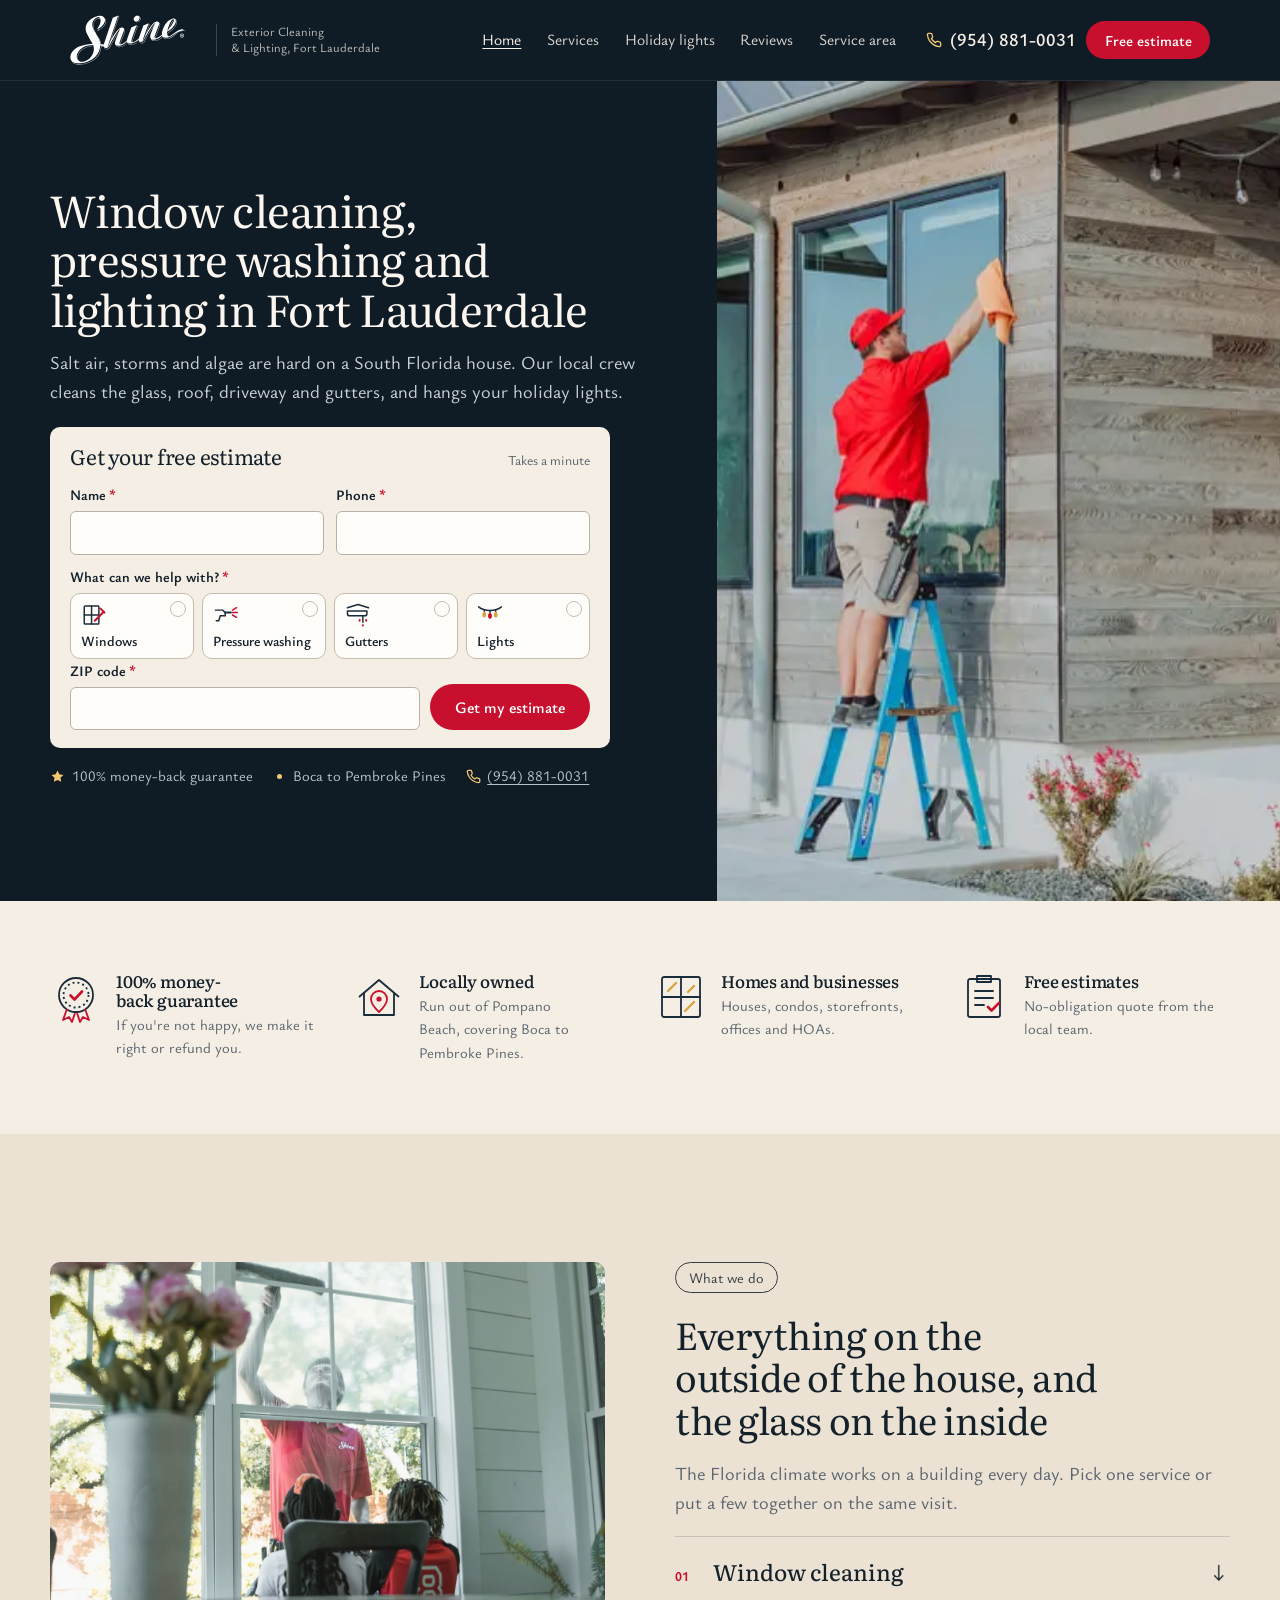
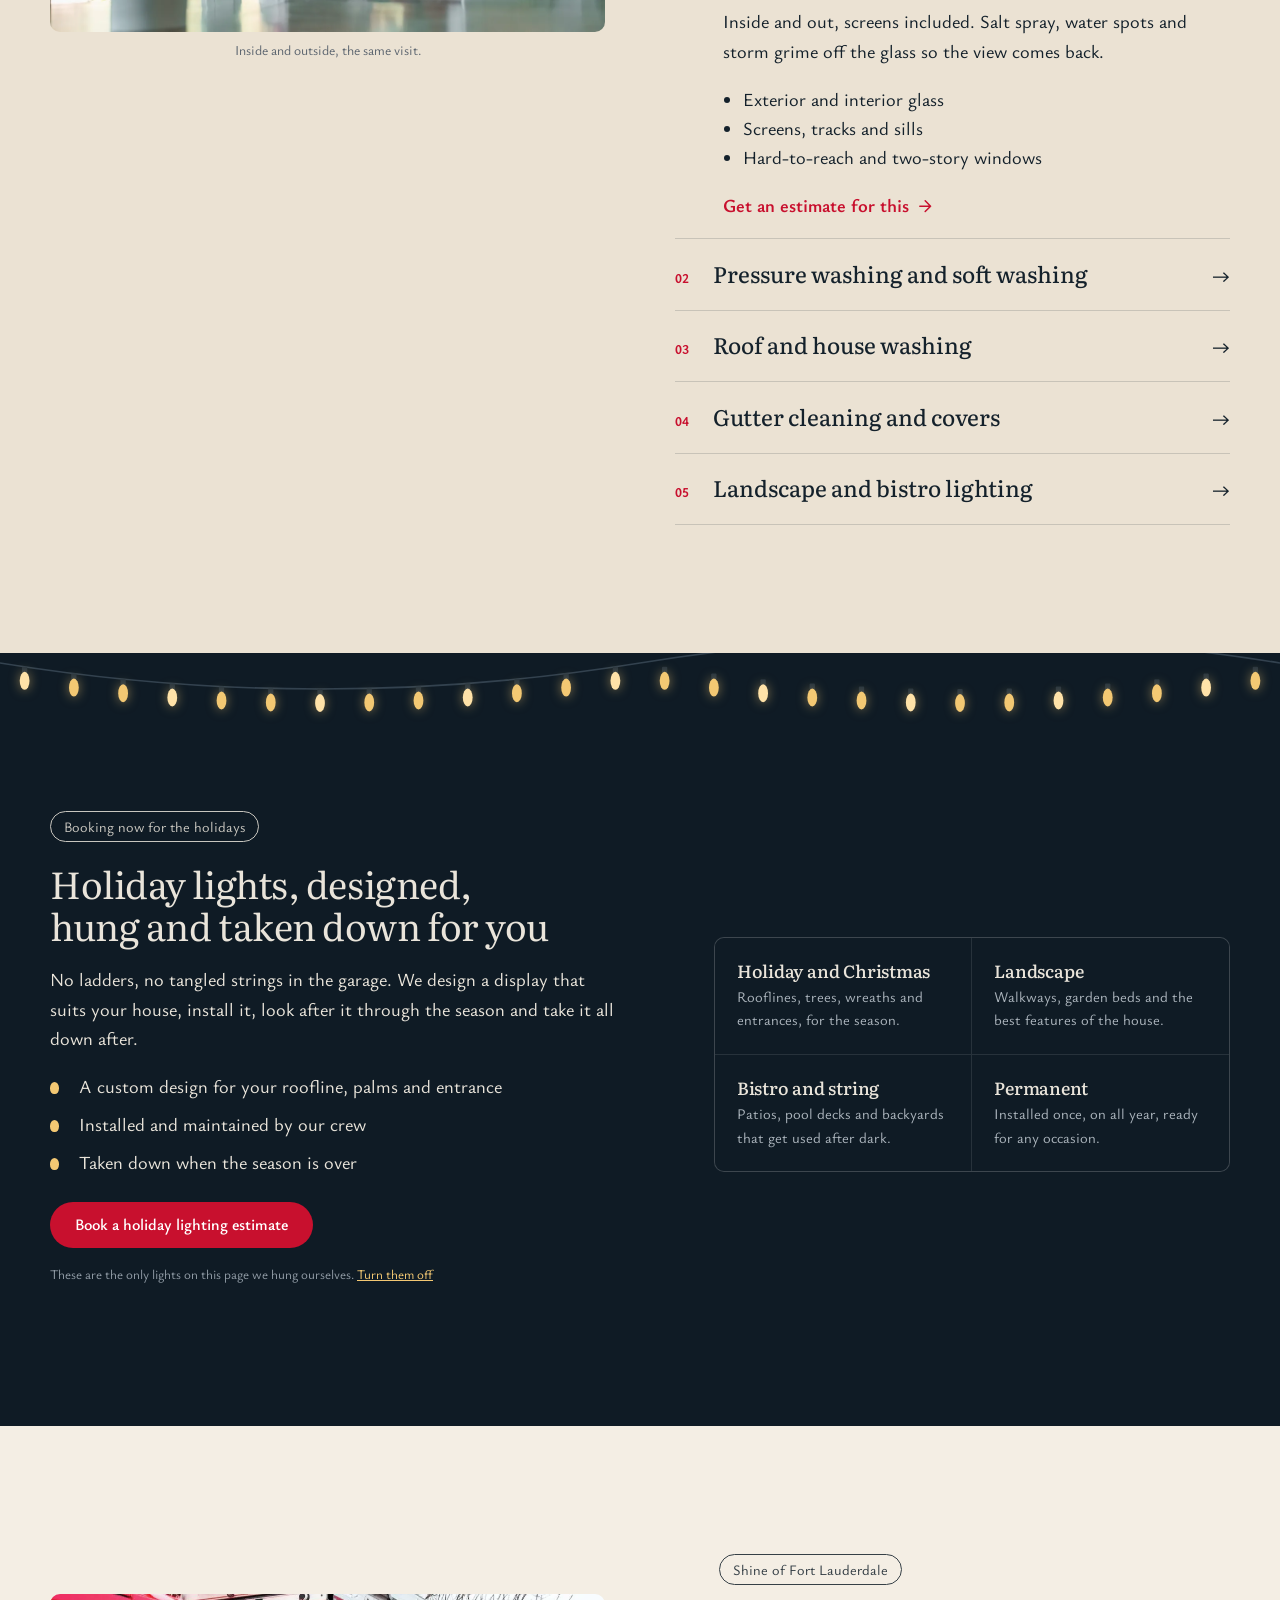
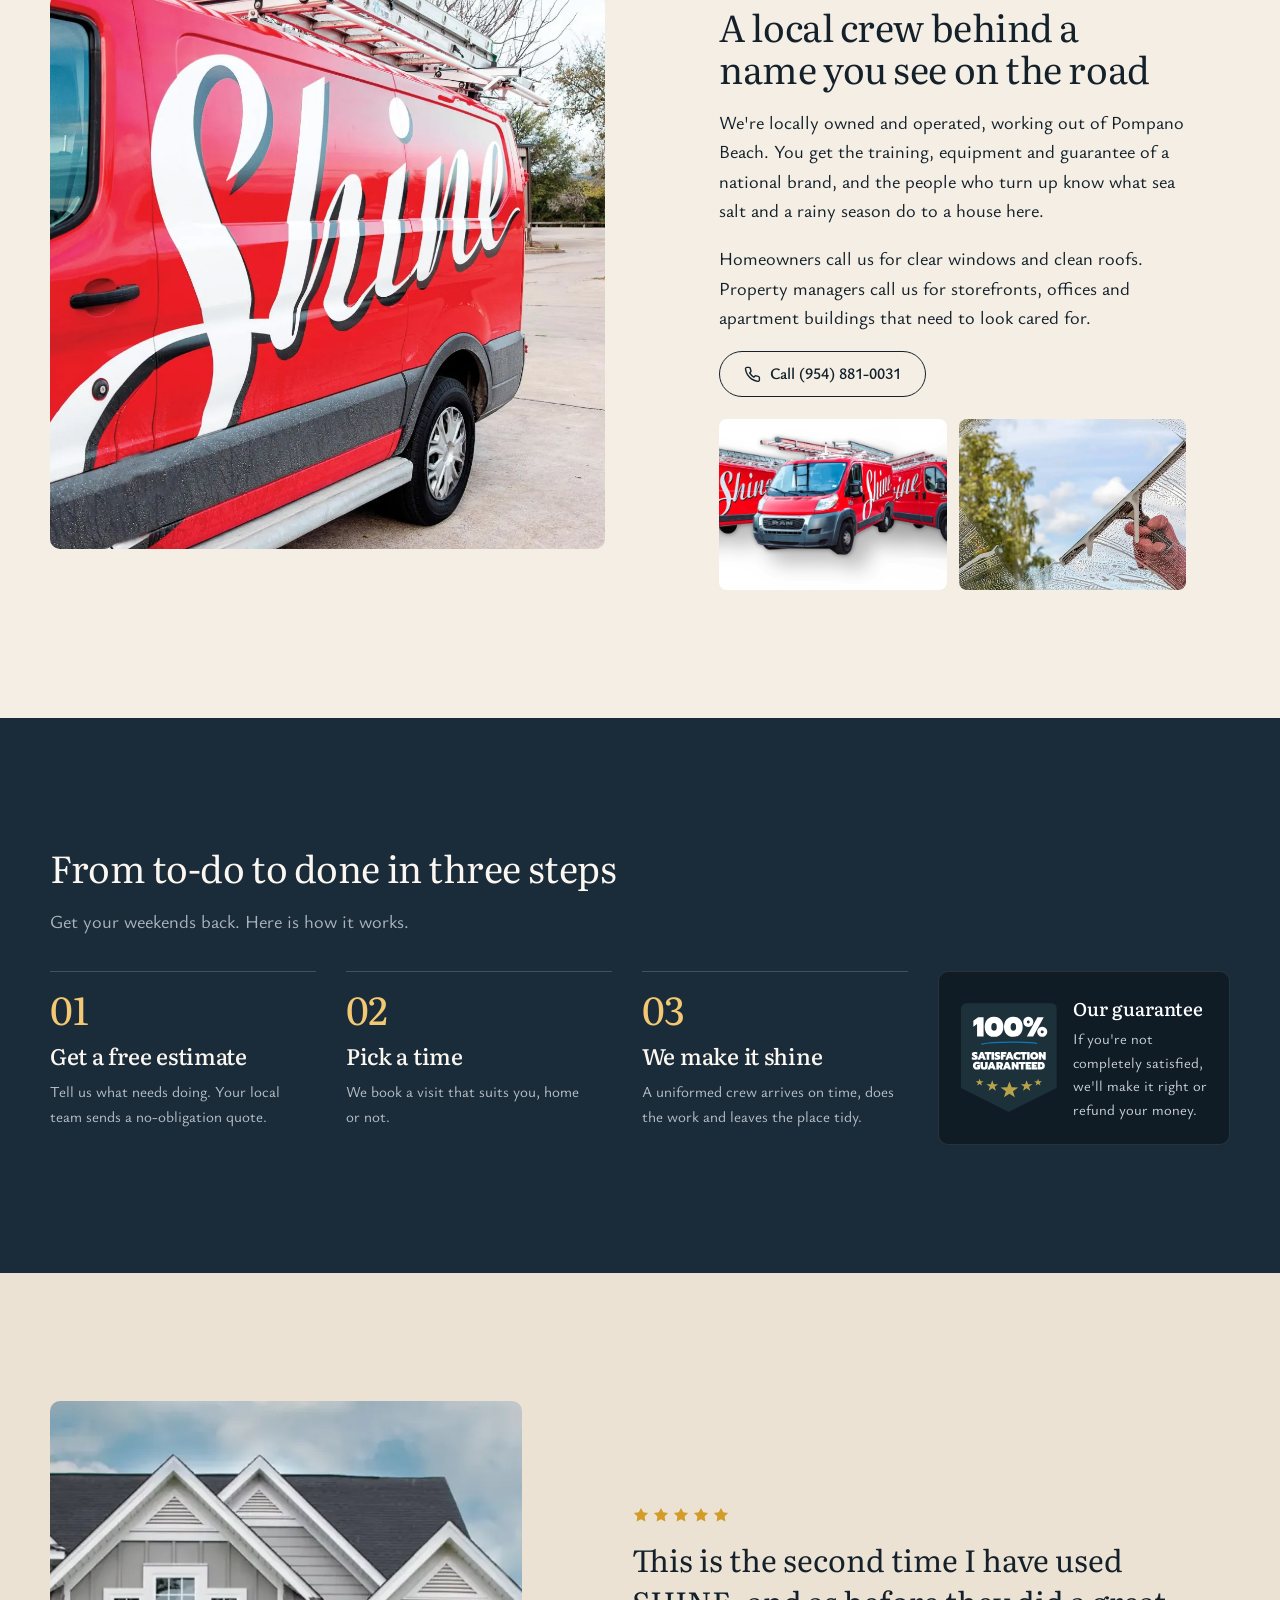
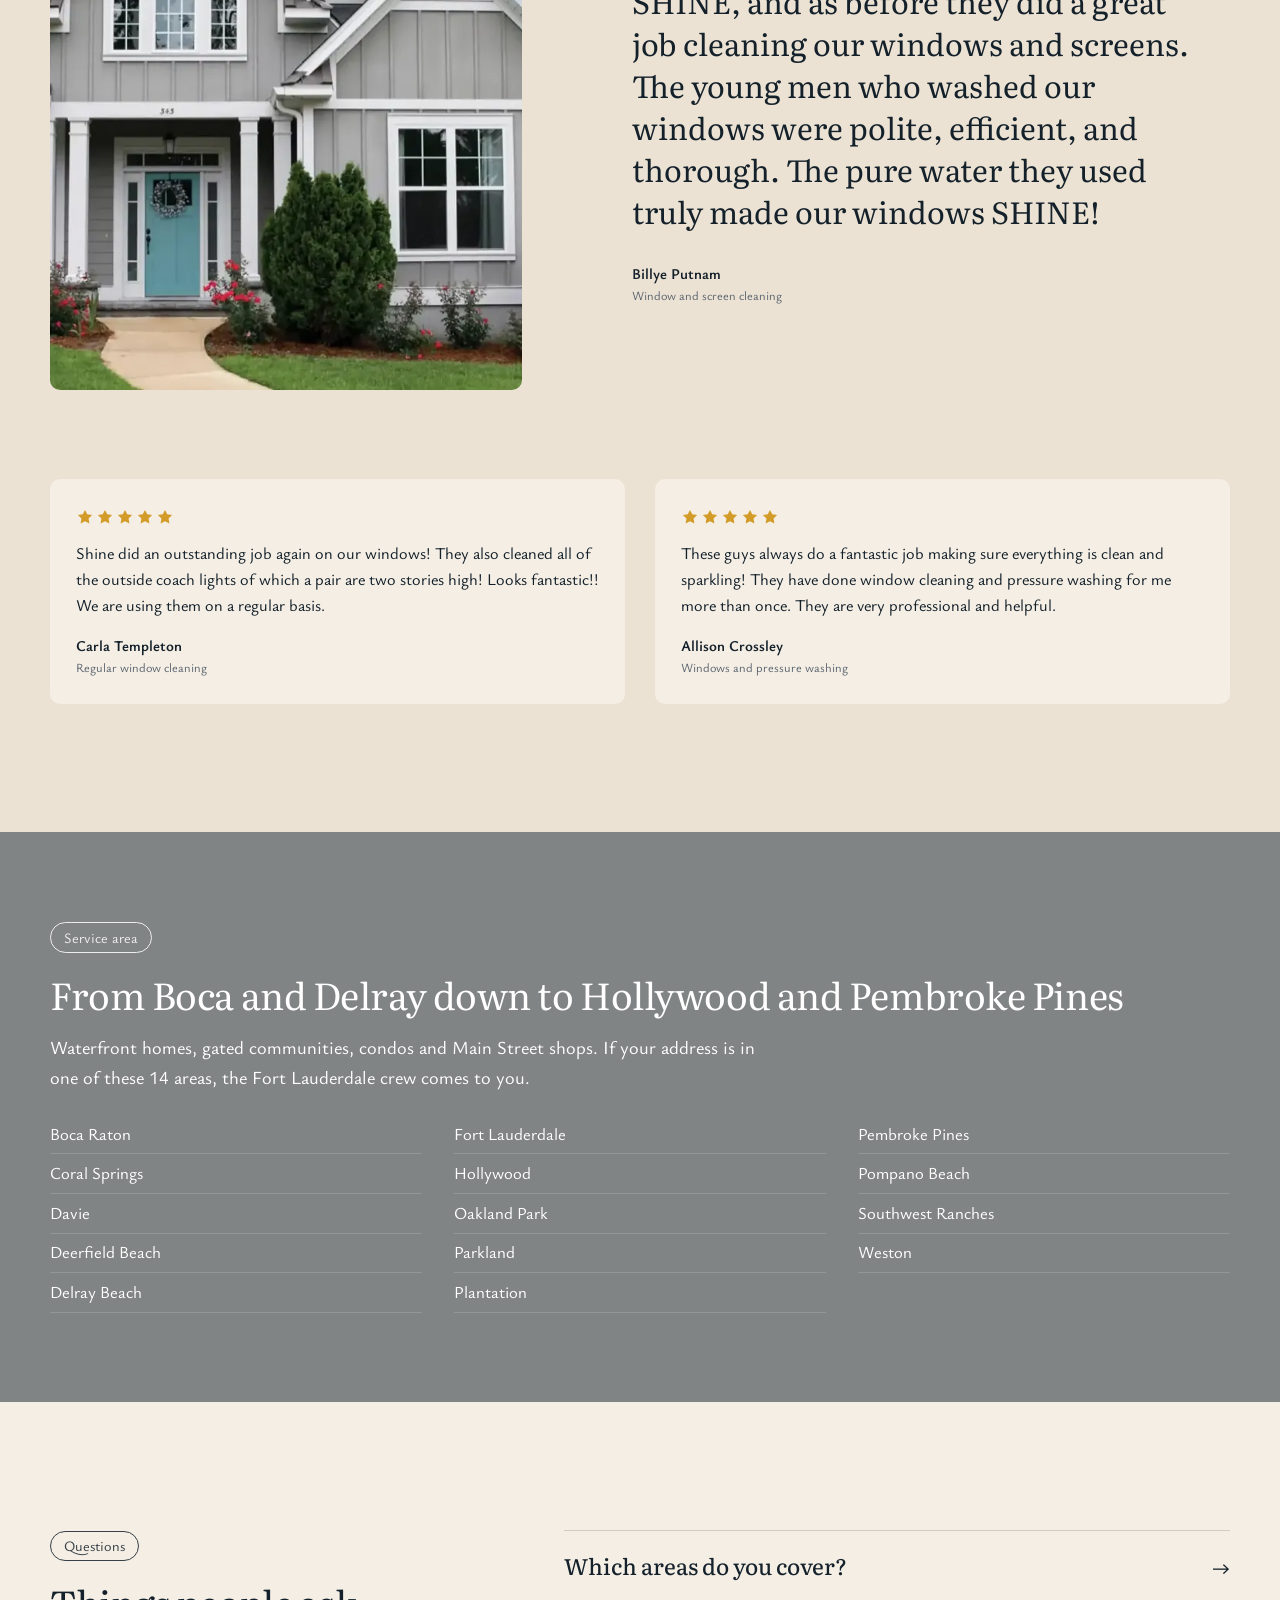
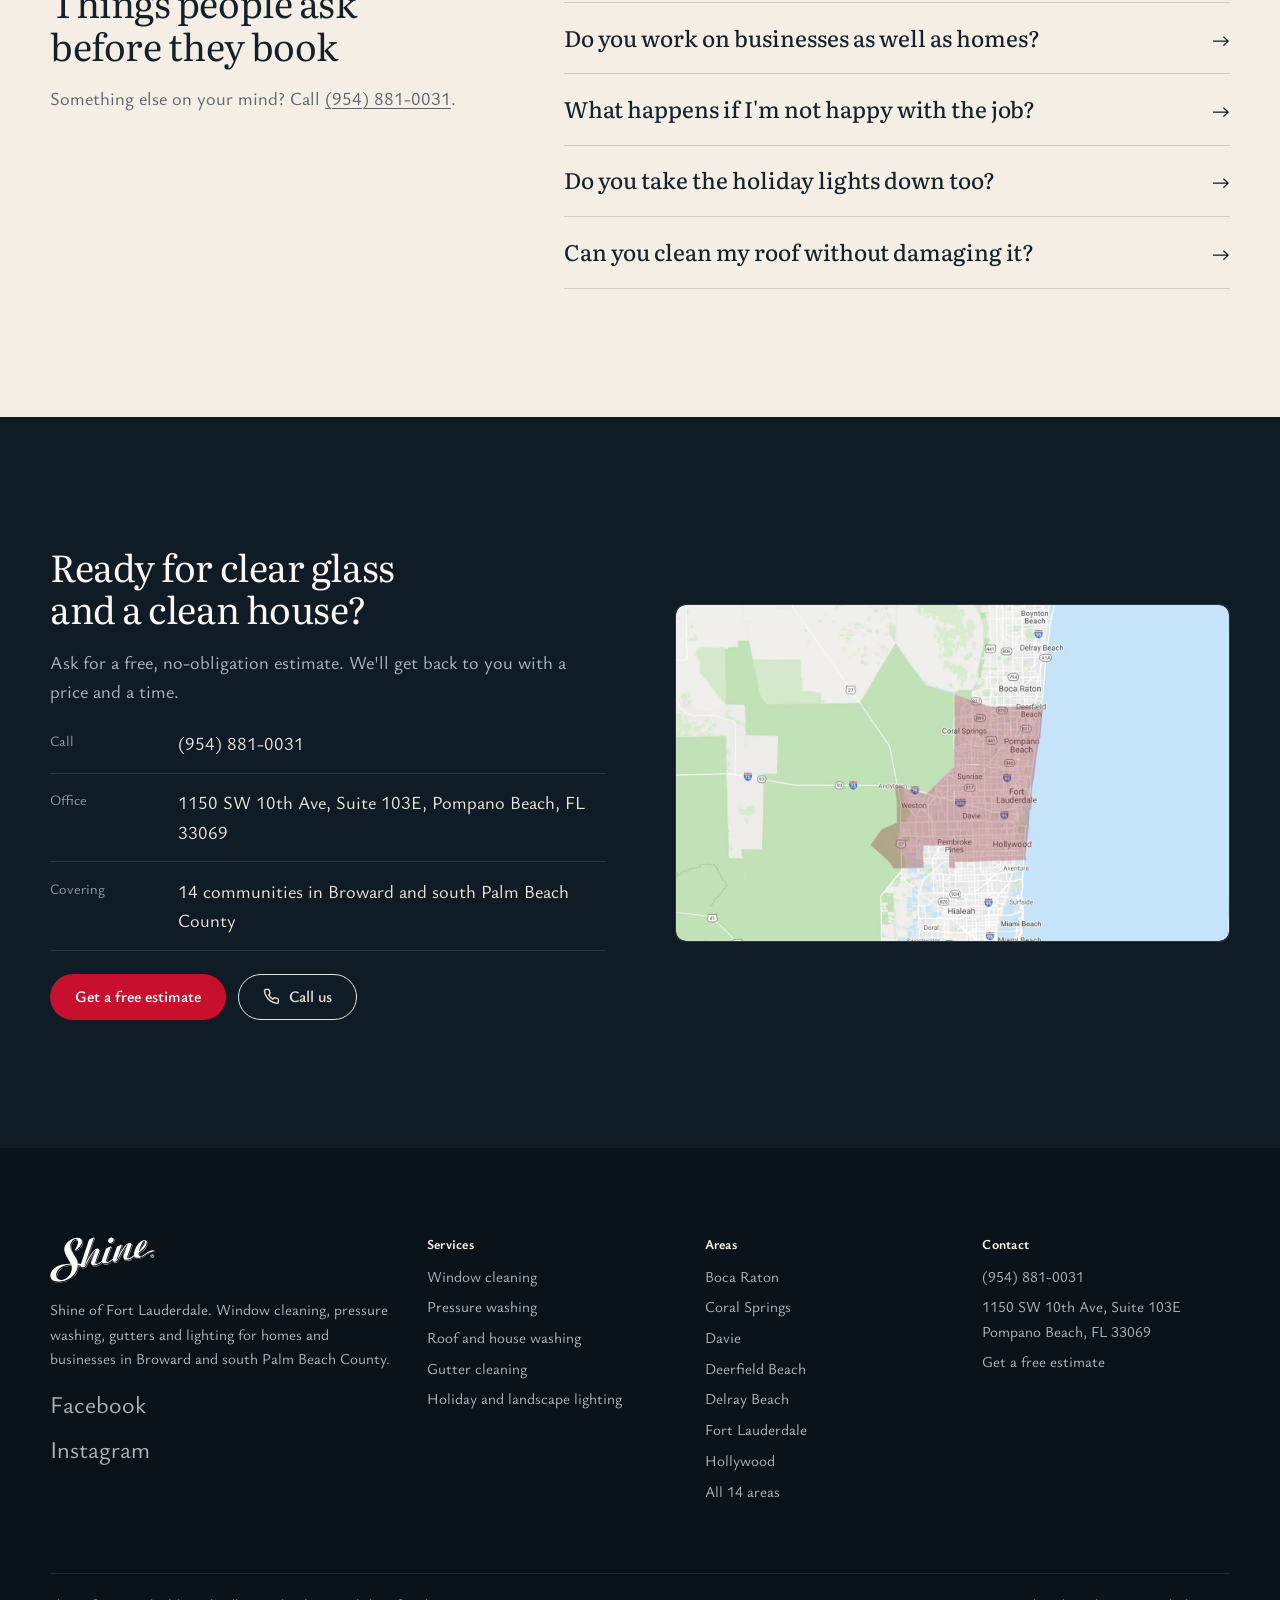
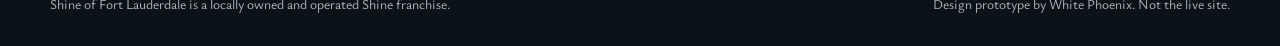
==== index.html @ adcbe91d "Shine of Fort Lauderdale pitch prototype" ====
<!doctype html>
<html lang="en-US">
<head>
<meta charset="utf-8">
<meta name="viewport" content="width=device-width, initial-scale=1">
<meta name="robots" content="noindex, nofollow">
<title>Window Cleaning, Pressure Washing &amp; Lighting in Fort Lauderdale | Shine</title>
<meta name="description" content="Window cleaning, pressure washing, roof and gutter cleaning and holiday lighting for homes and businesses from Boca Raton to Pembroke Pines. Free estimates.">
<meta name="theme-color" content="#0f1b25">
<link rel="icon" href="assets/img/favicon.svg" type="image/svg+xml">
<link rel="preconnect" href="https://fonts.googleapis.com"><link rel="preconnect" href="https://fonts.gstatic.com" crossorigin>
<link rel="stylesheet" href="https://fonts.googleapis.com/css2?family=Literata:ital,opsz,wght@0,7..72,400;0,7..72,500;1,7..72,400&family=Ysabeau+Office:wght@400;450;600;700&display=swap">
<link rel="stylesheet" href="assets/css/wp-blocks.css?ver=70587eb1">
<link rel="stylesheet" href="assets/css/site.css?ver=f921d6d4">
<script type="speculationrules">{"prerender":[{"where":{"href_matches":"/*"},"eagerness":"moderate"}]}</script>
<script src="assets/js/site.js?ver=845930ab" defer></script>
</head>
<body>
<a class="screen-reader-text" href="#main">Skip to content</a>
<header class="site-header wp-block-template-part">
<div class="inner wp-block-group alignwide">
<a class="wp-block-site-logo" href="" aria-label="Shine of Fort Lauderdale, home" data-logo><img src="assets/img/logo.svg" alt="Shine" width="116" height="50"></a>
<p class="wp-block-site-title">Exterior Cleaning<br>&amp; Lighting, Fort Lauderdale</p>
<nav class="wp-block-navigation" aria-label="Main"><a href="" aria-current="page">Home</a><a href="#services">Services</a><a href="#lights">Holiday lights</a><a href="#reviews">Reviews</a><a href="#area">Service area</a></nav>
<div class="header-actions"><a class="header-phone" href="tel:+19548810031"><svg xmlns="http://www.w3.org/2000/svg" aria-hidden="true" focusable="false" fill="none" stroke="currentColor" stroke-width="2" stroke-linecap="round" stroke-linejoin="round" viewBox="0 0 24 24"><path d="M22 16.92v3a2 2 0 0 1-2.18 2 19.8 19.8 0 0 1-8.63-3.07 19.5 19.5 0 0 1-6-6A19.8 19.8 0 0 1 2.12 4.18 2 2 0 0 1 4.11 2h3a2 2 0 0 1 2 1.72c.13.96.36 1.9.7 2.81a2 2 0 0 1-.45 2.11L8.09 9.91a16 16 0 0 0 6 6l1.27-1.27a2 2 0 0 1 2.11-.45c.91.34 1.85.57 2.81.7A2 2 0 0 1 22 16.92z"/></svg>(954) 881-0031</a><div class="wp-block-button"><a class="wp-block-button__link wp-element-button" href="quote/">Free estimate</a></div><a class="icon-btn header-call" href="tel:+19548810031" aria-label="Call (954) 881-0031"><svg xmlns="http://www.w3.org/2000/svg" aria-hidden="true" focusable="false" fill="none" stroke="currentColor" stroke-width="2" stroke-linecap="round" stroke-linejoin="round" viewBox="0 0 24 24"><path d="M22 16.92v3a2 2 0 0 1-2.18 2 19.8 19.8 0 0 1-8.63-3.07 19.5 19.5 0 0 1-6-6A19.8 19.8 0 0 1 2.12 4.18 2 2 0 0 1 4.11 2h3a2 2 0 0 1 2 1.72c.13.96.36 1.9.7 2.81a2 2 0 0 1-.45 2.11L8.09 9.91a16 16 0 0 0 6 6l1.27-1.27a2 2 0 0 1 2.11-.45c.91.34 1.85.57 2.81.7A2 2 0 0 1 22 16.92z"/></svg></a><button class="icon-btn menu-toggle" type="button" aria-label="Open menu" aria-expanded="false" aria-controls="menu"><svg xmlns="http://www.w3.org/2000/svg" aria-hidden="true" focusable="false" viewBox="0 0 24 24"><path fill="currentColor" d="M5 5v1.5h14V5H5zm0 7.8h14v-1.5H5v1.5zM5 19h14v-1.5H5V19z"/></svg></button></div>
</div>
<svg class="header-string" xmlns="http://www.w3.org/2000/svg" aria-hidden="true" focusable="false" viewBox="0 0 1440 90" preserveAspectRatio="none"><path class="wire" d="M0 2 Q 360.0 14 720.0 2 T 1440 2"/><rect class="cap" x="12.0" y="2.5" width="6" height="6" rx="1"/><ellipse class="bulb" cx="15.0" cy="16.5" rx="5.5" ry="9"/><rect class="cap" x="42.0" y="3.4" width="6" height="6" rx="1"/><ellipse class="bulb" cx="45.0" cy="17.4" rx="5.5" ry="9"/><rect class="cap" x="72.0" y="4.2" width="6" height="6" rx="1"/><ellipse class="bulb" cx="75.0" cy="18.2" rx="5.5" ry="9"/><rect class="cap" x="102.0" y="5.0" width="6" height="6" rx="1"/><ellipse class="bulb" cx="105.0" cy="19.0" rx="5.5" ry="9"/><rect class="cap" x="132.0" y="5.7" width="6" height="6" rx="1"/><ellipse class="bulb" cx="135.0" cy="19.7" rx="5.5" ry="9"/><rect class="cap" x="162.0" y="6.2" width="6" height="6" rx="1"/><ellipse class="bulb" cx="165.0" cy="20.2" rx="5.5" ry="9"/><rect class="cap" x="192.0" y="6.7" width="6" height="6" rx="1"/><ellipse class="bulb" cx="195.0" cy="20.7" rx="5.5" ry="9"/><rect class="cap" x="222.0" y="7.2" width="6" height="6" rx="1"/><ellipse class="bulb" cx="225.0" cy="21.2" rx="5.5" ry="9"/><rect class="cap" x="252.0" y="7.5" width="6" height="6" rx="1"/><ellipse class="bulb" cx="255.0" cy="21.5" rx="5.5" ry="9"/><rect class="cap" x="282.0" y="7.7" width="6" height="6" rx="1"/><ellipse class="bulb" cx="285.0" cy="21.7" rx="5.5" ry="9"/><rect class="cap" x="312.0" y="7.9" width="6" height="6" rx="1"/><ellipse class="bulb" cx="315.0" cy="21.9" rx="5.5" ry="9"/><rect class="cap" x="342.0" y="8.0" width="6" height="6" rx="1"/><ellipse class="bulb" cx="345.0" cy="22.0" rx="5.5" ry="9"/><rect class="cap" x="372.0" y="8.0" width="6" height="6" rx="1"/><ellipse class="bulb" cx="375.0" cy="22.0" rx="5.5" ry="9"/><rect class="cap" x="402.0" y="7.9" width="6" height="6" rx="1"/><ellipse class="bulb" cx="405.0" cy="21.9" rx="5.5" ry="9"/><rect class="cap" x="432.0" y="7.7" width="6" height="6" rx="1"/><ellipse class="bulb" cx="435.0" cy="21.7" rx="5.5" ry="9"/><rect class="cap" x="462.0" y="7.5" width="6" height="6" rx="1"/><ellipse class="bulb" cx="465.0" cy="21.5" rx="5.5" ry="9"/><rect class="cap" x="492.0" y="7.2" width="6" height="6" rx="1"/><ellipse class="bulb" cx="495.0" cy="21.2" rx="5.5" ry="9"/><rect class="cap" x="522.0" y="6.7" width="6" height="6" rx="1"/><ellipse class="bulb" cx="525.0" cy="20.7" rx="5.5" ry="9"/><rect class="cap" x="552.0" y="6.2" width="6" height="6" rx="1"/><ellipse class="bulb" cx="555.0" cy="20.2" rx="5.5" ry="9"/><rect class="cap" x="582.0" y="5.7" width="6" height="6" rx="1"/><ellipse class="bulb" cx="585.0" cy="19.7" rx="5.5" ry="9"/><rect class="cap" x="612.0" y="5.0" width="6" height="6" rx="1"/><ellipse class="bulb" cx="615.0" cy="19.0" rx="5.5" ry="9"/><rect class="cap" x="642.0" y="4.2" width="6" height="6" rx="1"/><ellipse class="bulb" cx="645.0" cy="18.2" rx="5.5" ry="9"/><rect class="cap" x="672.0" y="3.4" width="6" height="6" rx="1"/><ellipse class="bulb" cx="675.0" cy="17.4" rx="5.5" ry="9"/><rect class="cap" x="702.0" y="2.5" width="6" height="6" rx="1"/><ellipse class="bulb" cx="705.0" cy="16.5" rx="5.5" ry="9"/><rect class="cap" x="732.0" y="2.5" width="6" height="6" rx="1"/><ellipse class="bulb" cx="735.0" cy="16.5" rx="5.5" ry="9"/><rect class="cap" x="762.0" y="3.4" width="6" height="6" rx="1"/><ellipse class="bulb" cx="765.0" cy="17.4" rx="5.5" ry="9"/><rect class="cap" x="792.0" y="4.2" width="6" height="6" rx="1"/><ellipse class="bulb" cx="795.0" cy="18.2" rx="5.5" ry="9"/><rect class="cap" x="822.0" y="5.0" width="6" height="6" rx="1"/><ellipse class="bulb" cx="825.0" cy="19.0" rx="5.5" ry="9"/><rect class="cap" x="852.0" y="5.7" width="6" height="6" rx="1"/><ellipse class="bulb" cx="855.0" cy="19.7" rx="5.5" ry="9"/><rect class="cap" x="882.0" y="6.2" width="6" height="6" rx="1"/><ellipse class="bulb" cx="885.0" cy="20.2" rx="5.5" ry="9"/><rect class="cap" x="912.0" y="6.7" width="6" height="6" rx="1"/><ellipse class="bulb" cx="915.0" cy="20.7" rx="5.5" ry="9"/><rect class="cap" x="942.0" y="7.2" width="6" height="6" rx="1"/><ellipse class="bulb" cx="945.0" cy="21.2" rx="5.5" ry="9"/><rect class="cap" x="972.0" y="7.5" width="6" height="6" rx="1"/><ellipse class="bulb" cx="975.0" cy="21.5" rx="5.5" ry="9"/><rect class="cap" x="1002.0" y="7.7" width="6" height="6" rx="1"/><ellipse class="bulb" cx="1005.0" cy="21.7" rx="5.5" ry="9"/><rect class="cap" x="1032.0" y="7.9" width="6" height="6" rx="1"/><ellipse class="bulb" cx="1035.0" cy="21.9" rx="5.5" ry="9"/><rect class="cap" x="1062.0" y="8.0" width="6" height="6" rx="1"/><ellipse class="bulb" cx="1065.0" cy="22.0" rx="5.5" ry="9"/><rect class="cap" x="1092.0" y="8.0" width="6" height="6" rx="1"/><ellipse class="bulb" cx="1095.0" cy="22.0" rx="5.5" ry="9"/><rect class="cap" x="1122.0" y="7.9" width="6" height="6" rx="1"/><ellipse class="bulb" cx="1125.0" cy="21.9" rx="5.5" ry="9"/><rect class="cap" x="1152.0" y="7.7" width="6" height="6" rx="1"/><ellipse class="bulb" cx="1155.0" cy="21.7" rx="5.5" ry="9"/><rect class="cap" x="1182.0" y="7.5" width="6" height="6" rx="1"/><ellipse class="bulb" cx="1185.0" cy="21.5" rx="5.5" ry="9"/><rect class="cap" x="1212.0" y="7.2" width="6" height="6" rx="1"/><ellipse class="bulb" cx="1215.0" cy="21.2" rx="5.5" ry="9"/><rect class="cap" x="1242.0" y="6.7" width="6" height="6" rx="1"/><ellipse class="bulb" cx="1245.0" cy="20.7" rx="5.5" ry="9"/><rect class="cap" x="1272.0" y="6.2" width="6" height="6" rx="1"/><ellipse class="bulb" cx="1275.0" cy="20.2" rx="5.5" ry="9"/><rect class="cap" x="1302.0" y="5.7" width="6" height="6" rx="1"/><ellipse class="bulb" cx="1305.0" cy="19.7" rx="5.5" ry="9"/><rect class="cap" x="1332.0" y="5.0" width="6" height="6" rx="1"/><ellipse class="bulb" cx="1335.0" cy="19.0" rx="5.5" ry="9"/><rect class="cap" x="1362.0" y="4.2" width="6" height="6" rx="1"/><ellipse class="bulb" cx="1365.0" cy="18.2" rx="5.5" ry="9"/><rect class="cap" x="1392.0" y="3.4" width="6" height="6" rx="1"/><ellipse class="bulb" cx="1395.0" cy="17.4" rx="5.5" ry="9"/><rect class="cap" x="1422.0" y="2.5" width="6" height="6" rx="1"/><ellipse class="bulb" cx="1425.0" cy="16.5" rx="5.5" ry="9"/></svg>
</header>
<div class="menu-overlay" id="menu" hidden><button class="icon-btn menu-close" type="button" aria-label="Close menu"><svg xmlns="http://www.w3.org/2000/svg" aria-hidden="true" focusable="false" viewBox="0 0 24 24"><path fill="currentColor" d="m13.06 12 6.47-6.47-1.06-1.06L12 10.94 5.53 4.47 4.47 5.53 10.94 12l-6.47 6.47 1.06 1.06L12 13.06l6.47 6.47 1.06-1.06L13.06 12Z"/></svg></button><a href="">Home</a><a href="#services">Services</a><a href="#lights">Holiday lights</a><a href="#reviews">Reviews</a><a href="#area">Service area</a><a href="quote/">Estimate</a><a href="tel:+19548810031">Call (954) 881-0031</a></div>
<main id="main">
<section class="wp-block-media-text has-media-on-the-right is-stacked-on-mobile is-image-fill-element hero">
<div class="wp-block-media-text__content"><h1>Window cleaning, pressure washing and lighting in Fort Lauderdale</h1><p class="lede">Salt air, storms and algae are hard on a South Florida house. Our local crew cleans the glass, roof, driveway and gutters, and hangs your holiday lights.</p><div class="gform_wrapper gravity-theme" data-form="mini"><div class="gform_heading"><h2 class="gform_title">Get your free estimate</h2><p class="gform_description">Takes a minute</p></div><form novalidate><div class="gform_validation_errors" hidden role="alert">There was a problem with your submission. Please review the fields below.</div><div class="gform_fields"><div class="gfield gfield--width-half gfield_contains_required"><label class="gfield_label" for="h-name">Name<span class="gfield_required">*</span></label><input id="h-name" name="name" autocomplete="name" required></div><div class="gfield gfield--width-half gfield_contains_required"><label class="gfield_label" for="h-phone">Phone<span class="gfield_required">*</span></label><input id="h-phone" name="phone" type="tel" autocomplete="tel" required></div><fieldset class="gfield gfield_contains_required" data-group><legend class="gfield_label">What can we help with?<span class="gfield_required">*</span></legend><div class="choice-cards"><label class="choice"><input type="radio" name="service" value="windows"><svg class="art" xmlns="http://www.w3.org/2000/svg" aria-hidden="true" focusable="false" viewBox="0 0 32 32" fill="none" stroke-width="1.8" stroke-linecap="round"><rect x="4" y="5" width="18" height="22" rx="1" stroke="#1a2b39"/><path d="M13 5v22M4 16h18" stroke="#1a2b39"/><path d="M17 23l11-11" stroke="#c8102e" stroke-width="2.6"/><path d="M24 8l5 5" stroke="#c8102e" stroke-width="2.2"/></svg>Windows<span class="tick"><svg xmlns="http://www.w3.org/2000/svg" aria-hidden="true" focusable="false" fill="none" stroke="currentColor" stroke-width="2" stroke-linecap="round" stroke-linejoin="round" stroke-width="3" viewBox="0 0 24 24"><path d="M5 12.5l4.5 4.5L19 7.5"/></svg></span></label><label class="choice"><input type="radio" name="service" value="pressure"><svg class="art" xmlns="http://www.w3.org/2000/svg" aria-hidden="true" focusable="false" viewBox="0 0 32 32" fill="none" stroke-width="1.8" stroke-linecap="round"><path d="M3 10h9l3 3v4H9l-2 6H4" stroke="#1a2b39"/><path d="M15 13h7" stroke="#1a2b39" stroke-width="2.4"/><path d="M24 10l5-3M24 13h6M24 16l5 3" stroke="#c8102e"/></svg>Pressure washing<span class="tick"><svg xmlns="http://www.w3.org/2000/svg" aria-hidden="true" focusable="false" fill="none" stroke="currentColor" stroke-width="2" stroke-linecap="round" stroke-linejoin="round" stroke-width="3" viewBox="0 0 24 24"><path d="M5 12.5l4.5 4.5L19 7.5"/></svg></span></label><label class="choice"><input type="radio" name="service" value="gutters"><svg class="art" xmlns="http://www.w3.org/2000/svg" aria-hidden="true" focusable="false" viewBox="0 0 32 32" fill="none" stroke-width="1.8" stroke-linecap="round" stroke-linejoin="round"><path d="M3 7l13-4 13 4" stroke="#1a2b39"/><path d="M3 11h24v3a3 3 0 0 1-3 3H6a3 3 0 0 1-3-3z" stroke="#1a2b39"/><path d="M22 17v8" stroke="#1a2b39"/><path d="M22 28.5v.5M18 22v1M26 22v1" stroke="#c8102e" stroke-width="2.4"/></svg>Gutters<span class="tick"><svg xmlns="http://www.w3.org/2000/svg" aria-hidden="true" focusable="false" fill="none" stroke="currentColor" stroke-width="2" stroke-linecap="round" stroke-linejoin="round" stroke-width="3" viewBox="0 0 24 24"><path d="M5 12.5l4.5 4.5L19 7.5"/></svg></span></label><label class="choice"><input type="radio" name="service" value="lighting"><svg class="art" xmlns="http://www.w3.org/2000/svg" aria-hidden="true" focusable="false" viewBox="0 0 32 32" fill="none" stroke-width="1.8" stroke-linecap="round"><path d="M2 6c7 6 21 6 28 0" stroke="#1a2b39"/><path d="M9 9.5v2M16 11v2M23 9.5v2" stroke="#1a2b39"/><ellipse cx="9" cy="15.5" rx="2.4" ry="3.6" fill="#d9a441" stroke="none"/><ellipse cx="16" cy="17" rx="2.4" ry="3.6" fill="#c8102e" stroke="none"/><ellipse cx="23" cy="15.5" rx="2.4" ry="3.6" fill="#d9a441" stroke="none"/></svg>Lights<span class="tick"><svg xmlns="http://www.w3.org/2000/svg" aria-hidden="true" focusable="false" fill="none" stroke="currentColor" stroke-width="2" stroke-linecap="round" stroke-linejoin="round" stroke-width="3" viewBox="0 0 24 24"><path d="M5 12.5l4.5 4.5L19 7.5"/></svg></span></label></div></fieldset></div><div class="zip-row"><div class="gfield gfield_contains_required"><label class="gfield_label" for="h-zip">ZIP code<span class="gfield_required">*</span></label><input id="h-zip" name="zip" inputmode="numeric" maxlength="5" autocomplete="postal-code" required></div><button class="wp-block-button__link wp-element-button" type="submit">Get my estimate</button></div></form></div><ul class="hero-meta"><li><svg xmlns="http://www.w3.org/2000/svg" aria-hidden="true" focusable="false" viewBox="0 0 24 24"><path fill="currentColor" d="M12 2.5l2.94 5.96 6.56.95-4.75 4.63 1.12 6.54L12 17.5l-5.87 3.08 1.12-6.54L2.5 9.41l6.56-.95z"/></svg>100% money-back guarantee</li><li><svg xmlns="http://www.w3.org/2000/svg" aria-hidden="true" focusable="false" viewBox="0 0 24 24"><circle cx="12" cy="12" r="4" fill="currentColor"/></svg>Boca to Pembroke Pines</li><li><svg xmlns="http://www.w3.org/2000/svg" aria-hidden="true" focusable="false" fill="none" stroke="currentColor" stroke-width="2" stroke-linecap="round" stroke-linejoin="round" viewBox="0 0 24 24"><path d="M22 16.92v3a2 2 0 0 1-2.18 2 19.8 19.8 0 0 1-8.63-3.07 19.5 19.5 0 0 1-6-6A19.8 19.8 0 0 1 2.12 4.18 2 2 0 0 1 4.11 2h3a2 2 0 0 1 2 1.72c.13.96.36 1.9.7 2.81a2 2 0 0 1-.45 2.11L8.09 9.91a16 16 0 0 0 6 6l1.27-1.27a2 2 0 0 1 2.11-.45c.91.34 1.85.57 2.81.7A2 2 0 0 1 22 16.92z"/></svg><a href="tel:+19548810031">(954) 881-0031</a></li></ul></div>
<figure class="wp-block-media-text__media"><img src="assets/img/hero.webp" srcset="assets/img/hero-1000.webp 1000w, assets/img/hero.webp 2000w" sizes="(max-width: 781px) 100vw, 50vw" alt="Shine technician cleaning the windows of a patio" width="2000" height="982" fetchpriority="high"></figure>
</section>
<section class="wp-block-group"><div class="trust alignwide"><div class="wp-reveal"><svg xmlns="http://www.w3.org/2000/svg" aria-hidden="true" focusable="false" viewBox="0 0 52 52" fill="none" stroke-width="1.8"><circle cx="26" cy="24" r="17" stroke="#1a2b39"/><circle cx="26" cy="24" r="12.5" stroke="#1a2b39" stroke-dasharray="2 3"/><path d="M17 38l-4 11 6-3 3 5 3-9M35 38l4 11-6-3-3 5-3-9" stroke="#c8102e" stroke-linejoin="round"/><path d="M20.5 24.5l4 4 7.5-8" stroke="#c8102e" stroke-width="2.6" stroke-linecap="round" stroke-linejoin="round"/></svg><div><h3>100% money-back guarantee</h3><p>If you're not happy, we make it right or refund you.</p></div></div><div class="wp-reveal"><svg xmlns="http://www.w3.org/2000/svg" aria-hidden="true" focusable="false" viewBox="0 0 52 52" fill="none" stroke-width="1.8" stroke-linejoin="round"><path d="M6 26L26 9l20 17" stroke="#1a2b39"/><path d="M11 22v22h30V22" stroke="#1a2b39"/><path d="M26 41s-8-7.5-8-13a8 8 0 0 1 16 0c0 5.5-8 13-8 13z" stroke="#c8102e"/><circle cx="26" cy="28" r="2.6" fill="#c8102e"/></svg><div><h3>Locally owned</h3><p>Run out of Pompano Beach, covering Boca to Pembroke Pines.</p></div></div><div class="wp-reveal"><svg xmlns="http://www.w3.org/2000/svg" aria-hidden="true" focusable="false" viewBox="0 0 52 52" fill="none" stroke-width="1.8" stroke-linecap="round"><rect x="7" y="6" width="38" height="40" rx="2" stroke="#1a2b39"/><path d="M26 6v40M7 26h38" stroke="#1a2b39"/><path d="M13 20l8-8M30 40l9-9M33 21l6-6" stroke="#d9a441" stroke-width="2.4"/></svg><div><h3>Homes and businesses</h3><p>Houses, condos, storefronts, offices and HOAs.</p></div></div><div class="wp-reveal"><svg xmlns="http://www.w3.org/2000/svg" aria-hidden="true" focusable="false" viewBox="0 0 52 52" fill="none" stroke-width="1.8" stroke-linecap="round" stroke-linejoin="round"><rect x="10" y="8" width="32" height="38" rx="2" stroke="#1a2b39"/><path d="M19 5h14v6H19z" stroke="#1a2b39"/><path d="M17 20h18M17 27h18M17 34h9" stroke="#1a2b39"/><path d="M30 36l3.5 3.5L41 32" stroke="#c8102e" stroke-width="2.6"/></svg><div><h3>Free estimates</h3><p>No-obligation quote from the local team.</p></div></div></div></section>
<section class="wp-block-group section has-base-2-background-color" id="services"><div class="alignwide columns">
<div class="services-media wp-reveal"><figure class="wp-block-image"><img src="assets/img/inside.webp" alt="A Shine technician washing a window seen from inside the living room" width="1400" height="933" loading="lazy"><figcaption>Inside and outside, the same visit.</figcaption></figure></div>
<div><p class="is-style-text-annotation">What we do</p><h2>Everything on the outside of the house, and the glass on the inside</h2><p class="is-muted">The Florida climate works on a building every day. Pick one service or put a few together on the same visit.</p>
<details class="wp-block-details is-style-arrow-icon-details" open><summary><span class="num">01</span>Window cleaning</summary><p>Inside and out, screens included. Salt spray, water spots and storm grime off the glass so the view comes back.</p><ul class="wp-block-list"><li>Exterior and interior glass</li><li>Screens, tracks and sills</li><li>Hard-to-reach and two-story windows</li></ul><p><a class="text-link" href="quote/?service=windows">Get an estimate for this <svg xmlns="http://www.w3.org/2000/svg" aria-hidden="true" focusable="false" fill="none" stroke="currentColor" stroke-width="2" stroke-linecap="round" stroke-linejoin="round" viewBox="0 0 24 24"><path d="M5 12h14M12 5l7 7-7 7"/></svg></a></p></details>
<details class="wp-block-details is-style-arrow-icon-details"><summary><span class="num">02</span>Pressure washing and soft washing</summary><p>Professional equipment and soft washing for the surfaces that DIY machines tend to damage.</p><ul class="wp-block-list"><li>Driveways and sidewalks</li><li>Patios, decks and pool areas</li><li>Siding, fences and outdoor furniture</li></ul><p><a class="text-link" href="quote/?service=pressure">Get an estimate for this <svg xmlns="http://www.w3.org/2000/svg" aria-hidden="true" focusable="false" fill="none" stroke="currentColor" stroke-width="2" stroke-linecap="round" stroke-linejoin="round" viewBox="0 0 24 24"><path d="M5 12h14M12 5l7 7-7 7"/></svg></a></p></details>
<details class="wp-block-details is-style-arrow-icon-details"><summary><span class="num">03</span>Roof and house washing</summary><p>Gentle washing that lifts the dark algae streaks off the roof and the mildew off the walls.</p><ul class="wp-block-list"><li>Black streaks on tile and shingle</li><li>Mold and pollen on siding</li><li>Safe for paint and screens</li></ul><p><a class="text-link" href="quote/?service=roof">Get an estimate for this <svg xmlns="http://www.w3.org/2000/svg" aria-hidden="true" focusable="false" fill="none" stroke="currentColor" stroke-width="2" stroke-linecap="round" stroke-linejoin="round" viewBox="0 0 24 24"><path d="M5 12h14M12 5l7 7-7 7"/></svg></a></p></details>
<details class="wp-block-details is-style-arrow-icon-details"><summary><span class="num">04</span>Gutter cleaning and covers</summary><p>We clear the sand, leaves and storm debris, flush the downspouts and check that water drains away from the house.</p><ul class="wp-block-list"><li>Debris out, downspouts cleared</li><li>Drainage checked</li><li>Gutter covers available</li></ul><p><a class="text-link" href="quote/?service=gutters">Get an estimate for this <svg xmlns="http://www.w3.org/2000/svg" aria-hidden="true" focusable="false" fill="none" stroke="currentColor" stroke-width="2" stroke-linecap="round" stroke-linejoin="round" viewBox="0 0 24 24"><path d="M5 12h14M12 5l7 7-7 7"/></svg></a></p></details>
<details class="wp-block-details is-style-arrow-icon-details"><summary><span class="num">05</span>Landscape and bistro lighting</summary><p>Lights for patios, walkways, garden beds and the front of the house, for every night of the year.</p><ul class="wp-block-list"><li>Landscape and path lighting</li><li>Bistro and string lights</li><li>Permanent and event lighting</li></ul><p><a class="text-link" href="quote/?service=lighting">Get an estimate for this <svg xmlns="http://www.w3.org/2000/svg" aria-hidden="true" focusable="false" fill="none" stroke="currentColor" stroke-width="2" stroke-linecap="round" stroke-linejoin="round" viewBox="0 0 24 24"><path d="M5 12h14M12 5l7 7-7 7"/></svg></a></p></details>
</div>
</div></section>
<section class="lights" id="lights" data-lights><svg class="string" xmlns="http://www.w3.org/2000/svg" aria-hidden="true" focusable="false" viewBox="0 0 1440 90" preserveAspectRatio="none"><path class="wire" d="M0 10 Q 360.0 62 720.0 10 T 1440 10"/><rect class="cap" x="24.7" y="13.8" width="6" height="6" rx="1"/><ellipse class="bulb" cx="27.7" cy="27.8" rx="5.5" ry="9"/><rect class="cap" x="80.1" y="20.6" width="6" height="6" rx="1"/><ellipse class="bulb" cx="83.1" cy="34.6" rx="5.5" ry="9"/><rect class="cap" x="135.5" y="26.2" width="6" height="6" rx="1"/><ellipse class="bulb" cx="138.5" cy="40.2" rx="5.5" ry="9"/><rect class="cap" x="190.8" y="30.5" width="6" height="6" rx="1"/><ellipse class="bulb" cx="193.8" cy="44.5" rx="5.5" ry="9"/><rect class="cap" x="246.2" y="33.5" width="6" height="6" rx="1"/><ellipse class="bulb" cx="249.2" cy="47.5" rx="5.5" ry="9"/><rect class="cap" x="301.6" y="35.4" width="6" height="6" rx="1"/><ellipse class="bulb" cx="304.6" cy="49.4" rx="5.5" ry="9"/><rect class="cap" x="357.0" y="36.0" width="6" height="6" rx="1"/><ellipse class="bulb" cx="360.0" cy="50.0" rx="5.5" ry="9"/><rect class="cap" x="412.4" y="35.4" width="6" height="6" rx="1"/><ellipse class="bulb" cx="415.4" cy="49.4" rx="5.5" ry="9"/><rect class="cap" x="467.8" y="33.5" width="6" height="6" rx="1"/><ellipse class="bulb" cx="470.8" cy="47.5" rx="5.5" ry="9"/><rect class="cap" x="523.2" y="30.5" width="6" height="6" rx="1"/><ellipse class="bulb" cx="526.2" cy="44.5" rx="5.5" ry="9"/><rect class="cap" x="578.5" y="26.2" width="6" height="6" rx="1"/><ellipse class="bulb" cx="581.5" cy="40.2" rx="5.5" ry="9"/><rect class="cap" x="633.9" y="20.6" width="6" height="6" rx="1"/><ellipse class="bulb" cx="636.9" cy="34.6" rx="5.5" ry="9"/><rect class="cap" x="689.3" y="13.8" width="6" height="6" rx="1"/><ellipse class="bulb" cx="692.3" cy="27.8" rx="5.5" ry="9"/><rect class="cap" x="744.7" y="13.8" width="6" height="6" rx="1"/><ellipse class="bulb" cx="747.7" cy="27.8" rx="5.5" ry="9"/><rect class="cap" x="800.1" y="20.6" width="6" height="6" rx="1"/><ellipse class="bulb" cx="803.1" cy="34.6" rx="5.5" ry="9"/><rect class="cap" x="855.5" y="26.2" width="6" height="6" rx="1"/><ellipse class="bulb" cx="858.5" cy="40.2" rx="5.5" ry="9"/><rect class="cap" x="910.8" y="30.5" width="6" height="6" rx="1"/><ellipse class="bulb" cx="913.8" cy="44.5" rx="5.5" ry="9"/><rect class="cap" x="966.2" y="33.5" width="6" height="6" rx="1"/><ellipse class="bulb" cx="969.2" cy="47.5" rx="5.5" ry="9"/><rect class="cap" x="1021.6" y="35.4" width="6" height="6" rx="1"/><ellipse class="bulb" cx="1024.6" cy="49.4" rx="5.5" ry="9"/><rect class="cap" x="1077.0" y="36.0" width="6" height="6" rx="1"/><ellipse class="bulb" cx="1080.0" cy="50.0" rx="5.5" ry="9"/><rect class="cap" x="1132.4" y="35.4" width="6" height="6" rx="1"/><ellipse class="bulb" cx="1135.4" cy="49.4" rx="5.5" ry="9"/><rect class="cap" x="1187.8" y="33.5" width="6" height="6" rx="1"/><ellipse class="bulb" cx="1190.8" cy="47.5" rx="5.5" ry="9"/><rect class="cap" x="1243.2" y="30.5" width="6" height="6" rx="1"/><ellipse class="bulb" cx="1246.2" cy="44.5" rx="5.5" ry="9"/><rect class="cap" x="1298.5" y="26.2" width="6" height="6" rx="1"/><ellipse class="bulb" cx="1301.5" cy="40.2" rx="5.5" ry="9"/><rect class="cap" x="1353.9" y="20.6" width="6" height="6" rx="1"/><ellipse class="bulb" cx="1356.9" cy="34.6" rx="5.5" ry="9"/><rect class="cap" x="1409.3" y="13.8" width="6" height="6" rx="1"/><ellipse class="bulb" cx="1412.3" cy="27.8" rx="5.5" ry="9"/></svg>
<div class="inner wp-block-group"><div class="alignwide grid">
<div class="wp-reveal"><p class="is-style-text-annotation">Booking now for the holidays</p><h2>Holiday lights, designed, hung and taken down for you</h2><p>No ladders, no tangled strings in the garage. We design a display that suits your house, install it, look after it through the season and take it all down after.</p><ul class="wp-block-list"><li>A custom design for your roofline, palms and entrance</li><li>Installed and maintained by our crew</li><li>Taken down when the season is over</li></ul><div class="wp-block-buttons"><div class="wp-block-button"><a class="wp-block-button__link wp-element-button" href="quote/?service=holiday">Book a holiday lighting estimate</a></div></div><p class="switch-note">These are the only lights on this page we hung ourselves. <button type="button" data-switch>Turn them off</button></p></div>
<div class="light-kinds wp-reveal"><div><h3>Holiday and Christmas</h3><p>Rooflines, trees, wreaths and entrances, for the season.</p></div><div><h3>Landscape</h3><p>Walkways, garden beds and the best features of the house.</p></div><div><h3>Bistro and string</h3><p>Patios, pool decks and backyards that get used after dark.</p></div><div><h3>Permanent</h3><p>Installed once, on all year, ready for any occasion.</p></div></div>
</div></div></section>
<section class="wp-block-group section"><div class="alignwide wp-block-media-text about">
<figure class="wp-block-media-text__media wp-reveal"><img src="assets/img/van.webp" alt="A red Shine van with the script logo on the side" width="1100" height="1100" loading="lazy"></figure>
<div class="wp-block-media-text__content"><p class="is-style-text-annotation">Shine of Fort Lauderdale</p><h2>A local crew behind a name you see on the road</h2><p>We're locally owned and operated, working out of Pompano Beach. You get the training, equipment and guarantee of a national brand, and the people who turn up know what sea salt and a rainy season do to a house here.</p><p>Homeowners call us for clear windows and clean roofs. Property managers call us for storefronts, offices and apartment buildings that need to look cared for.</p><div class="wp-block-buttons"><div class="wp-block-button is-style-outline"><a class="wp-block-button__link wp-element-button" href="tel:+19548810031"><svg xmlns="http://www.w3.org/2000/svg" aria-hidden="true" focusable="false" fill="none" stroke="currentColor" stroke-width="2" stroke-linecap="round" stroke-linejoin="round" viewBox="0 0 24 24"><path d="M22 16.92v3a2 2 0 0 1-2.18 2 19.8 19.8 0 0 1-8.63-3.07 19.5 19.5 0 0 1-6-6A19.8 19.8 0 0 1 2.12 4.18 2 2 0 0 1 4.11 2h3a2 2 0 0 1 2 1.72c.13.96.36 1.9.7 2.81a2 2 0 0 1-.45 2.11L8.09 9.91a16 16 0 0 0 6 6l1.27-1.27a2 2 0 0 1 2.11-.45c.91.34 1.85.57 2.81.7A2 2 0 0 1 22 16.92z"/></svg>Call (954) 881-0031</a></div></div><div class="pair"><figure><img src="assets/img/vans.webp" alt="Three Shine vans" width="1200" height="453" loading="lazy" style="background:#fff"></figure><figure><img src="assets/img/squeegee.webp" alt="A squeegee pulling soapy water off a window" width="1200" height="630" loading="lazy"></figure></div></div>
</div></section>
<section class="wp-block-group section has-accent-4-background-color"><div class="alignwide">
<h2 class="wp-reveal">From to-do to done in three steps</h2><p class="is-muted" style="margin-bottom:2.2rem">Get your weekends back. Here is how it works.</p><div class="steps"><div class="step wp-reveal"><h3>Get a free estimate</h3><p>Tell us what needs doing. Your local team sends a no-obligation quote.</p></div><div class="step wp-reveal"><h3>Pick a time</h3><p>We book a visit that suits you, home or not.</p></div><div class="step wp-reveal"><h3>We make it shine</h3><p>A uniformed crew arrives on time, does the work and leaves the place tidy.</p></div><div class="seal wp-reveal"><img src="assets/img/guarantee.svg" alt="100% satisfaction guaranteed seal" width="96" height="120"><p><strong>Our guarantee</strong>If you're not completely satisfied, we'll make it right or refund your money.</p></div></div>
</div></section>
<section class="wp-block-group section has-base-2-background-color" id="reviews"><div class="alignwide">
<div class="review-big"><figure class="wp-block-image wp-reveal"><img src="assets/img/house.webp" alt="A clean grey two-story house with a white porch" width="1800" height="762" loading="lazy"></figure><figure class="wp-reveal"><blockquote class="wp-block-quote is-style-plain"><span class="stars" aria-label="5 out of 5 stars"><svg xmlns="http://www.w3.org/2000/svg" aria-hidden="true" focusable="false" viewBox="0 0 24 24"><path fill="currentColor" d="M12 2.5l2.94 5.96 6.56.95-4.75 4.63 1.12 6.54L12 17.5l-5.87 3.08 1.12-6.54L2.5 9.41l6.56-.95z"/></svg><svg xmlns="http://www.w3.org/2000/svg" aria-hidden="true" focusable="false" viewBox="0 0 24 24"><path fill="currentColor" d="M12 2.5l2.94 5.96 6.56.95-4.75 4.63 1.12 6.54L12 17.5l-5.87 3.08 1.12-6.54L2.5 9.41l6.56-.95z"/></svg><svg xmlns="http://www.w3.org/2000/svg" aria-hidden="true" focusable="false" viewBox="0 0 24 24"><path fill="currentColor" d="M12 2.5l2.94 5.96 6.56.95-4.75 4.63 1.12 6.54L12 17.5l-5.87 3.08 1.12-6.54L2.5 9.41l6.56-.95z"/></svg><svg xmlns="http://www.w3.org/2000/svg" aria-hidden="true" focusable="false" viewBox="0 0 24 24"><path fill="currentColor" d="M12 2.5l2.94 5.96 6.56.95-4.75 4.63 1.12 6.54L12 17.5l-5.87 3.08 1.12-6.54L2.5 9.41l6.56-.95z"/></svg><svg xmlns="http://www.w3.org/2000/svg" aria-hidden="true" focusable="false" viewBox="0 0 24 24"><path fill="currentColor" d="M12 2.5l2.94 5.96 6.56.95-4.75 4.63 1.12 6.54L12 17.5l-5.87 3.08 1.12-6.54L2.5 9.41l6.56-.95z"/></svg></span><p>This is the second time I have used SHINE, and as before they did a great job cleaning our windows and screens. The young men who washed our windows were polite, efficient, and thorough. The pure water they used truly made our windows SHINE!</p><cite>Billye Putnam<small>Window and screen cleaning</small></cite></blockquote></figure></div>
<div class="review-row"><blockquote class="wp-block-quote is-style-plain wp-reveal"><span class="stars" aria-label="5 out of 5 stars"><svg xmlns="http://www.w3.org/2000/svg" aria-hidden="true" focusable="false" viewBox="0 0 24 24"><path fill="currentColor" d="M12 2.5l2.94 5.96 6.56.95-4.75 4.63 1.12 6.54L12 17.5l-5.87 3.08 1.12-6.54L2.5 9.41l6.56-.95z"/></svg><svg xmlns="http://www.w3.org/2000/svg" aria-hidden="true" focusable="false" viewBox="0 0 24 24"><path fill="currentColor" d="M12 2.5l2.94 5.96 6.56.95-4.75 4.63 1.12 6.54L12 17.5l-5.87 3.08 1.12-6.54L2.5 9.41l6.56-.95z"/></svg><svg xmlns="http://www.w3.org/2000/svg" aria-hidden="true" focusable="false" viewBox="0 0 24 24"><path fill="currentColor" d="M12 2.5l2.94 5.96 6.56.95-4.75 4.63 1.12 6.54L12 17.5l-5.87 3.08 1.12-6.54L2.5 9.41l6.56-.95z"/></svg><svg xmlns="http://www.w3.org/2000/svg" aria-hidden="true" focusable="false" viewBox="0 0 24 24"><path fill="currentColor" d="M12 2.5l2.94 5.96 6.56.95-4.75 4.63 1.12 6.54L12 17.5l-5.87 3.08 1.12-6.54L2.5 9.41l6.56-.95z"/></svg><svg xmlns="http://www.w3.org/2000/svg" aria-hidden="true" focusable="false" viewBox="0 0 24 24"><path fill="currentColor" d="M12 2.5l2.94 5.96 6.56.95-4.75 4.63 1.12 6.54L12 17.5l-5.87 3.08 1.12-6.54L2.5 9.41l6.56-.95z"/></svg></span><p>Shine did an outstanding job again on our windows! They also cleaned all of the outside coach lights of which a pair are two stories high! Looks fantastic!! We are using them on a regular basis.</p><cite>Carla Templeton<small>Regular window cleaning</small></cite></blockquote><blockquote class="wp-block-quote is-style-plain wp-reveal"><span class="stars" aria-label="5 out of 5 stars"><svg xmlns="http://www.w3.org/2000/svg" aria-hidden="true" focusable="false" viewBox="0 0 24 24"><path fill="currentColor" d="M12 2.5l2.94 5.96 6.56.95-4.75 4.63 1.12 6.54L12 17.5l-5.87 3.08 1.12-6.54L2.5 9.41l6.56-.95z"/></svg><svg xmlns="http://www.w3.org/2000/svg" aria-hidden="true" focusable="false" viewBox="0 0 24 24"><path fill="currentColor" d="M12 2.5l2.94 5.96 6.56.95-4.75 4.63 1.12 6.54L12 17.5l-5.87 3.08 1.12-6.54L2.5 9.41l6.56-.95z"/></svg><svg xmlns="http://www.w3.org/2000/svg" aria-hidden="true" focusable="false" viewBox="0 0 24 24"><path fill="currentColor" d="M12 2.5l2.94 5.96 6.56.95-4.75 4.63 1.12 6.54L12 17.5l-5.87 3.08 1.12-6.54L2.5 9.41l6.56-.95z"/></svg><svg xmlns="http://www.w3.org/2000/svg" aria-hidden="true" focusable="false" viewBox="0 0 24 24"><path fill="currentColor" d="M12 2.5l2.94 5.96 6.56.95-4.75 4.63 1.12 6.54L12 17.5l-5.87 3.08 1.12-6.54L2.5 9.41l6.56-.95z"/></svg><svg xmlns="http://www.w3.org/2000/svg" aria-hidden="true" focusable="false" viewBox="0 0 24 24"><path fill="currentColor" d="M12 2.5l2.94 5.96 6.56.95-4.75 4.63 1.12 6.54L12 17.5l-5.87 3.08 1.12-6.54L2.5 9.41l6.56-.95z"/></svg></span><p>These guys always do a fantastic job making sure everything is clean and sparkling! They have done window cleaning and pressure washing for me more than once. They are very professional and helpful.</p><cite>Allison Crossley<small>Windows and pressure washing</small></cite></blockquote></div>
</div></section>
<section class="wp-block-cover has-parallax" id="area" style="background-image:url(assets/img/canal.webp)"><span aria-hidden="true" class="wp-block-cover__background has-background-dim-70"></span><div class="wp-block-cover__inner-container"><div class="alignwide"><p class="is-style-text-annotation">Service area</p><h2>From Boca and Delray down to Hollywood and Pembroke Pines</h2><p style="max-width:40em">Waterfront homes, gated communities, condos and Main Street shops. If your address is in one of these 14 areas, the Fort Lauderdale crew comes to you.</p><ul class="towns"><li>Boca Raton</li><li>Coral Springs</li><li>Davie</li><li>Deerfield Beach</li><li>Delray Beach</li><li>Fort Lauderdale</li><li>Hollywood</li><li>Oakland Park</li><li>Parkland</li><li>Plantation</li><li>Pembroke Pines</li><li>Pompano Beach</li><li>Southwest Ranches</li><li>Weston</li></ul></div></div></section>
<section class="wp-block-group section"><div class="alignwide faq"><div><p class="is-style-text-annotation">Questions</p><h2>Things people ask before they book</h2><p class="is-muted">Something else on your mind? Call <a href="tel:+19548810031">(954) 881-0031</a>.</p></div><div><details class="wp-block-details is-style-arrow-icon-details"><summary>Which areas do you cover?</summary><p>Fourteen communities across Broward and south Palm Beach County, from Boca Raton and Delray Beach down to Hollywood and Pembroke Pines. The full list is above. Outside it? Call and we'll point you to the nearest Shine.</p></details><details class="wp-block-details is-style-arrow-icon-details"><summary>Do you work on businesses as well as homes?</summary><p>Yes. We clean and light homes and commercial properties: storefronts, offices, apartment buildings and more.</p></details><details class="wp-block-details is-style-arrow-icon-details"><summary>What happens if I'm not happy with the job?</summary><p>Tell us. Every job is covered by Shine's 100% money-back guarantee: we come back and make it right, or we refund you.</p></details><details class="wp-block-details is-style-arrow-icon-details"><summary>Do you take the holiday lights down too?</summary><p>Yes. We design the display, install it, look after it through the season and take it down when the holidays are over.</p></details><details class="wp-block-details is-style-arrow-icon-details"><summary>Can you clean my roof without damaging it?</summary><p>That's why we soft wash. Low pressure and the right cleaner lift the algae streaks without forcing water under tiles or shingles.</p></details></div></div></section>
<section class="wp-block-group section has-accent-3-background-color" id="contact"><div class="alignwide contact-grid">
<div><h2>Ready for clear glass and a clean house?</h2><p class="is-muted">Ask for a free, no-obligation estimate. We'll get back to you with a price and a time.</p><ul class="contact-list"><li><span>Call</span><a href="tel:+19548810031">(954) 881-0031</a></li><li><span>Office</span><a href="https://www.google.com/maps/search/?api=1&query=1150+SW+10th+Ave+Suite+103E+Pompano+Beach+FL+33069">1150 SW 10th Ave, Suite 103E, Pompano Beach, FL 33069</a></li><li><span>Covering</span>14 communities in Broward and south Palm Beach County</li></ul><div class="wp-block-buttons"><div class="wp-block-button"><a class="wp-block-button__link wp-element-button" href="quote/">Get a free estimate</a></div><div class="wp-block-button is-style-outline"><a class="wp-block-button__link wp-element-button" href="tel:+19548810031"><svg xmlns="http://www.w3.org/2000/svg" aria-hidden="true" focusable="false" fill="none" stroke="currentColor" stroke-width="2" stroke-linecap="round" stroke-linejoin="round" viewBox="0 0 24 24"><path d="M22 16.92v3a2 2 0 0 1-2.18 2 19.8 19.8 0 0 1-8.63-3.07 19.5 19.5 0 0 1-6-6A19.8 19.8 0 0 1 2.12 4.18 2 2 0 0 1 4.11 2h3a2 2 0 0 1 2 1.72c.13.96.36 1.9.7 2.81a2 2 0 0 1-.45 2.11L8.09 9.91a16 16 0 0 0 6 6l1.27-1.27a2 2 0 0 1 2.11-.45c.91.34 1.85.57 2.81.7A2 2 0 0 1 22 16.92z"/></svg>Call us</a></div></div></div>
<figure class="map-card wp-block-image wp-reveal"><img src="assets/img/map.webp" alt="Map of the Shine of Fort Lauderdale territory from Boca Raton to Pembroke Pines" width="1400" height="850" loading="lazy"></figure>
</div></section>
</main>
<footer class="site-footer wp-block-template-part">
<div class="alignwide">
<div class="footer-cols">
<div><img src="assets/img/logo.svg" alt="Shine" width="116" height="50" style="height:46px;width:auto;margin-bottom:14px"><p>Shine of Fort Lauderdale. Window cleaning, pressure washing, gutters and lighting for homes and businesses in Broward and south Palm Beach County.</p><ul class="wp-block-social-links"><li><a href="https://www.facebook.com/ShineExteriorCleaningLighting">Facebook</a></li><li><a href="https://www.instagram.com/shineexteriorcleaninglighting/">Instagram</a></li></ul></div>
<div><h4>Services</h4><ul><li><a href="#services">Window cleaning</a></li><li><a href="#services">Pressure washing</a></li><li><a href="#services">Roof and house washing</a></li><li><a href="#services">Gutter cleaning</a></li><li><a href="#lights">Holiday and landscape lighting</a></li></ul></div>
<div><h4>Areas</h4><ul><li>Boca Raton</li><li>Coral Springs</li><li>Davie</li><li>Deerfield Beach</li><li>Delray Beach</li><li>Fort Lauderdale</li><li>Hollywood</li><li><a href="#area">All 14 areas</a></li></ul></div>
<div><h4>Contact</h4><ul><li><a href="tel:+19548810031">(954) 881-0031</a></li><li><a href="https://www.google.com/maps/search/?api=1&query=1150+SW+10th+Ave+Suite+103E+Pompano+Beach+FL+33069">1150 SW 10th Ave, Suite 103E<br>Pompano Beach, FL 33069</a></li><li><a href="quote/">Get a free estimate</a></li></ul></div>
</div>
<div class="footer-base"><span>Shine of Fort Lauderdale is a locally owned and operated Shine franchise.</span><span>Design prototype by White Phoenix. Not the live site.</span></div>
</div>
</footer>
<div class="action-bar" aria-label="Quick actions"><div class="wp-block-button is-style-outline"><a class="wp-block-button__link wp-element-button" href="tel:+19548810031"><svg xmlns="http://www.w3.org/2000/svg" aria-hidden="true" focusable="false" fill="none" stroke="currentColor" stroke-width="2" stroke-linecap="round" stroke-linejoin="round" viewBox="0 0 24 24"><path d="M22 16.92v3a2 2 0 0 1-2.18 2 19.8 19.8 0 0 1-8.63-3.07 19.5 19.5 0 0 1-6-6A19.8 19.8 0 0 1 2.12 4.18 2 2 0 0 1 4.11 2h3a2 2 0 0 1 2 1.72c.13.96.36 1.9.7 2.81a2 2 0 0 1-.45 2.11L8.09 9.91a16 16 0 0 0 6 6l1.27-1.27a2 2 0 0 1 2.11-.45c.91.34 1.85.57 2.81.7A2 2 0 0 1 22 16.92z"/></svg>Call</a></div><div class="wp-block-button"><a class="wp-block-button__link wp-element-button" href="quote/">Free estimate</a></div></div>
</body>
</html>
---- assets/css/wp-blocks.css ----
/* Subset of @wordpress/block-library 11.2.0 (build-style/style.css + theme.css), official WordPress block styles. */
.wp-block-button__link{cursor: pointer;
  display: inline-block;
  text-align: center;
  word-break: normal;
  overflow-wrap: anywhere;
  box-sizing: border-box;
  height: 100%;
  align-content: center;}.wp-block-button__link.aligncenter{text-align: center;}.wp-block-button__link.alignright{text-align: right;}:where(.wp-block-button__link){box-shadow: none;
  text-decoration: none;
  border-radius: 9999px;
  padding: calc(0.667em + 2px) calc(1.333em + 2px);}.wp-block-button[style*=text-decoration] .wp-block-button__link{text-decoration: inherit;}.wp-block-buttons > .wp-block-button.has-custom-width{max-width: none;}.wp-block-buttons > .wp-block-button.has-custom-width .wp-block-button__link{width: 100%;}.wp-block-buttons > .wp-block-button.has-custom-font-size .wp-block-button__link{font-size: inherit;}.wp-block-buttons > .wp-block-button[class*=wp-block-button__width]{width: calc(var(--wp--block-button--width) * 1% - var(--wp--style--block-gap, 0.5em) * (1 - var(--wp--block-button--width) / 100));}.wp-block-buttons > .wp-block-button.wp-block-button__width-25{width: calc(25% - var(--wp--style--block-gap, 0.5em) * 0.75);}.wp-block-buttons > .wp-block-button.wp-block-button__width-50{width: calc(50% - var(--wp--style--block-gap, 0.5em) * 0.5);}.wp-block-buttons > .wp-block-button.wp-block-button__width-75{width: calc(75% - var(--wp--style--block-gap, 0.5em) * 0.25);}.wp-block-buttons > .wp-block-button.wp-block-button__width-100{width: 100%;
  flex-basis: 100%;}.wp-block-buttons.is-vertical > .wp-block-button[class*=wp-block-button__width]{width: calc(var(--wp--block-button--width) * 1%);}.wp-block-buttons.is-vertical > .wp-block-button.wp-block-button__width-25{width: 25%;}.wp-block-buttons.is-vertical > .wp-block-button.wp-block-button__width-50{width: 50%;}.wp-block-buttons.is-vertical > .wp-block-button.wp-block-button__width-75{width: 75%;}.wp-block-button.is-style-squared,
.wp-block-button__link.wp-block-button.is-style-squared{border-radius: 0;}.wp-block-button.no-border-radius,
.wp-block-button__link.no-border-radius{border-radius: 0 !important;}:root :where(.wp-block-button.is-style-outline > .wp-block-button__link),
:root :where(.wp-block-button .wp-block-button__link.is-style-outline){border: 2px solid currentColor;
  padding: 0.667em 1.333em;}:root :where(.wp-block-button.is-style-outline > .wp-block-button__link:not(.has-text-color)),
:root :where(.wp-block-button .wp-block-button__link.is-style-outline:not(.has-text-color)){color: currentColor;}:root :where(.wp-block-button.is-style-outline > .wp-block-button__link:not(.has-background)),
:root :where(.wp-block-button .wp-block-button__link.is-style-outline:not(.has-background)){background-color: transparent;
  background-image: none;}.wp-block-buttons{box-sizing: border-box;}.wp-block-buttons.is-vertical{flex-direction: column;}.wp-block-buttons.is-vertical > .wp-block-button:last-child{margin-bottom: 0;}.wp-block-buttons > .wp-block-button{display: inline-block;
  margin: 0;}.wp-block-buttons.is-content-justification-left{justify-content: flex-start;}.wp-block-buttons.is-content-justification-left.is-vertical{align-items: flex-start;}.wp-block-buttons.is-content-justification-center{justify-content: center;}.wp-block-buttons.is-content-justification-center.is-vertical{align-items: center;}.wp-block-buttons.is-content-justification-right{justify-content: flex-end;}.wp-block-buttons.is-content-justification-right.is-vertical{align-items: flex-end;}.wp-block-buttons.is-content-justification-space-between{justify-content: space-between;}.wp-block-buttons.aligncenter{text-align: center;}.wp-block-buttons{}.wp-block-buttons:not(.is-content-justification-space-between,
.is-content-justification-right,
.is-content-justification-left,
.is-content-justification-center) .wp-block-button.aligncenter{margin-left: auto;
  margin-right: auto;
  width: 100%;}.wp-block-buttons[style*=text-decoration] .wp-block-button,
.wp-block-buttons[style*=text-decoration] .wp-block-button__link{text-decoration: inherit;}.wp-block-buttons.has-custom-font-size .wp-block-button__link{font-size: inherit;}.wp-block-buttons .wp-block-button__link{width: 100%;}.wp-block-button.aligncenter{text-align: center;}:where(.wp-block-categories__label:not(.screen-reader-text)){width: 100%;
  display: block;}.wp-block-columns{display: flex;
  box-sizing: border-box;
  flex-wrap: wrap !important;}@media (min-width: 782px){.wp-block-columns{flex-wrap: nowrap !important;}}.wp-block-columns{align-items: initial !important;}.wp-block-columns.are-vertically-aligned-top{align-items: flex-start;}.wp-block-columns.are-vertically-aligned-center{align-items: center;}.wp-block-columns.are-vertically-aligned-bottom{align-items: flex-end;}@media (max-width: 781px){.wp-block-columns:not(.is-not-stacked-on-mobile) > .wp-block-column{flex-basis: 100% !important;}}@media (min-width: 782px){.wp-block-columns:not(.is-not-stacked-on-mobile) > .wp-block-column{flex-basis: 0;
    flex-grow: 1;}.wp-block-columns:not(.is-not-stacked-on-mobile) > .wp-block-column[style*=flex-basis]{flex-grow: 0;}}.wp-block-columns.is-not-stacked-on-mobile{flex-wrap: nowrap !important;}.wp-block-columns.is-not-stacked-on-mobile > .wp-block-column{flex-basis: 0;
  flex-grow: 1;}.wp-block-columns.is-not-stacked-on-mobile > .wp-block-column[style*=flex-basis]{flex-grow: 0;}:where(.wp-block-columns){margin-bottom: 1.75em;}:where(.wp-block-columns.has-background){padding: var(--wp--style--block-background-padding, 1.25em 2.375em);}.wp-block-column{flex-grow: 1;
  min-width: 0;
  word-break: normal;
  overflow-wrap: break-word;}.wp-block-column.is-vertically-aligned-top{align-self: flex-start;}.wp-block-column.is-vertically-aligned-center{align-self: center;}.wp-block-column.is-vertically-aligned-bottom{align-self: flex-end;}.wp-block-column.is-vertically-aligned-stretch{align-self: stretch;}.wp-block-column.is-vertically-aligned-top, .wp-block-column.is-vertically-aligned-center, .wp-block-column.is-vertically-aligned-bottom{width: 100%;}.wp-block-cover-image,
.wp-block-cover{min-height: 430px;
  padding: 1em;
  position: relative;
  background-position: center center;
  display: flex;
  justify-content: center;
  align-items: center;
  overflow: hidden;
  overflow: clip;
  box-sizing: border-box;}.wp-block-cover-image.has-background-dim:not([class*=-background-color]),
.wp-block-cover-image .has-background-dim:not([class*=-background-color]),
.wp-block-cover.has-background-dim:not([class*=-background-color]),
.wp-block-cover .has-background-dim:not([class*=-background-color]){background-color: #000;}.wp-block-cover-image .has-background-dim.has-background-gradient,
.wp-block-cover .has-background-dim.has-background-gradient{background-color: transparent;}.wp-block-cover-image.has-background-dim::before,
.wp-block-cover.has-background-dim::before{content: "";
  background-color: inherit;}.wp-block-cover-image.has-background-dim:not(.has-background-gradient)::before,
.wp-block-cover-image .wp-block-cover__background,
.wp-block-cover-image .wp-block-cover__gradient-background,
.wp-block-cover.has-background-dim:not(.has-background-gradient)::before,
.wp-block-cover .wp-block-cover__background,
.wp-block-cover .wp-block-cover__gradient-background{position: absolute;
  top: 0;
  left: 0;
  bottom: 0;
  right: 0;
  opacity: 0.5;}.wp-block-cover-image.has-background-dim.has-background-dim-10:not(.has-background-gradient)::before,
.wp-block-cover-image.has-background-dim.has-background-dim-10 .wp-block-cover__background,
.wp-block-cover-image.has-background-dim.has-background-dim-10 .wp-block-cover__gradient-background,
.wp-block-cover.has-background-dim.has-background-dim-10:not(.has-background-gradient)::before,
.wp-block-cover.has-background-dim.has-background-dim-10 .wp-block-cover__background,
.wp-block-cover.has-background-dim.has-background-dim-10 .wp-block-cover__gradient-background{opacity: 0.1;}.wp-block-cover-image.has-background-dim.has-background-dim-20:not(.has-background-gradient)::before,
.wp-block-cover-image.has-background-dim.has-background-dim-20 .wp-block-cover__background,
.wp-block-cover-image.has-background-dim.has-background-dim-20 .wp-block-cover__gradient-background,
.wp-block-cover.has-background-dim.has-background-dim-20:not(.has-background-gradient)::before,
.wp-block-cover.has-background-dim.has-background-dim-20 .wp-block-cover__background,
.wp-block-cover.has-background-dim.has-background-dim-20 .wp-block-cover__gradient-background{opacity: 0.2;}.wp-block-cover-image.has-background-dim.has-background-dim-30:not(.has-background-gradient)::before,
.wp-block-cover-image.has-background-dim.has-background-dim-30 .wp-block-cover__background,
.wp-block-cover-image.has-background-dim.has-background-dim-30 .wp-block-cover__gradient-background,
.wp-block-cover.has-background-dim.has-background-dim-30:not(.has-background-gradient)::before,
.wp-block-cover.has-background-dim.has-background-dim-30 .wp-block-cover__background,
.wp-block-cover.has-background-dim.has-background-dim-30 .wp-block-cover__gradient-background{opacity: 0.3;}.wp-block-cover-image.has-background-dim.has-background-dim-40:not(.has-background-gradient)::before,
.wp-block-cover-image.has-background-dim.has-background-dim-40 .wp-block-cover__background,
.wp-block-cover-image.has-background-dim.has-background-dim-40 .wp-block-cover__gradient-background,
.wp-block-cover.has-background-dim.has-background-dim-40:not(.has-background-gradient)::before,
.wp-block-cover.has-background-dim.has-background-dim-40 .wp-block-cover__background,
.wp-block-cover.has-background-dim.has-background-dim-40 .wp-block-cover__gradient-background{opacity: 0.4;}.wp-block-cover-image.has-background-dim.has-background-dim-50:not(.has-background-gradient)::before,
.wp-block-cover-image.has-background-dim.has-background-dim-50 .wp-block-cover__background,
.wp-block-cover-image.has-background-dim.has-background-dim-50 .wp-block-cover__gradient-background,
.wp-block-cover.has-background-dim.has-background-dim-50:not(.has-background-gradient)::before,
.wp-block-cover.has-background-dim.has-background-dim-50 .wp-block-cover__background,
.wp-block-cover.has-background-dim.has-background-dim-50 .wp-block-cover__gradient-background{opacity: 0.5;}.wp-block-cover-image.has-background-dim.has-background-dim-60:not(.has-background-gradient)::before,
.wp-block-cover-image.has-background-dim.has-background-dim-60 .wp-block-cover__background,
.wp-block-cover-image.has-background-dim.has-background-dim-60 .wp-block-cover__gradient-background,
.wp-block-cover.has-background-dim.has-background-dim-60:not(.has-background-gradient)::before,
.wp-block-cover.has-background-dim.has-background-dim-60 .wp-block-cover__background,
.wp-block-cover.has-background-dim.has-background-dim-60 .wp-block-cover__gradient-background{opacity: 0.6;}.wp-block-cover-image.has-background-dim.has-background-dim-70:not(.has-background-gradient)::before,
.wp-block-cover-image.has-background-dim.has-background-dim-70 .wp-block-cover__background,
.wp-block-cover-image.has-background-dim.has-background-dim-70 .wp-block-cover__gradient-background,
.wp-block-cover.has-background-dim.has-background-dim-70:not(.has-background-gradient)::before,
.wp-block-cover.has-background-dim.has-background-dim-70 .wp-block-cover__background,
.wp-block-cover.has-background-dim.has-background-dim-70 .wp-block-cover__gradient-background{opacity: 0.7;}.wp-block-cover-image.has-background-dim.has-background-dim-80:not(.has-background-gradient)::before,
.wp-block-cover-image.has-background-dim.has-background-dim-80 .wp-block-cover__background,
.wp-block-cover-image.has-background-dim.has-background-dim-80 .wp-block-cover__gradient-background,
.wp-block-cover.has-background-dim.has-background-dim-80:not(.has-background-gradient)::before,
.wp-block-cover.has-background-dim.has-background-dim-80 .wp-block-cover__background,
.wp-block-cover.has-background-dim.has-background-dim-80 .wp-block-cover__gradient-background{opacity: 0.8;}.wp-block-cover-image.has-background-dim.has-background-dim-90:not(.has-background-gradient)::before,
.wp-block-cover-image.has-background-dim.has-background-dim-90 .wp-block-cover__background,
.wp-block-cover-image.has-background-dim.has-background-dim-90 .wp-block-cover__gradient-background,
.wp-block-cover.has-background-dim.has-background-dim-90:not(.has-background-gradient)::before,
.wp-block-cover.has-background-dim.has-background-dim-90 .wp-block-cover__background,
.wp-block-cover.has-background-dim.has-background-dim-90 .wp-block-cover__gradient-background{opacity: 0.9;}.wp-block-cover-image.has-background-dim.has-background-dim-100:not(.has-background-gradient)::before,
.wp-block-cover-image.has-background-dim.has-background-dim-100 .wp-block-cover__background,
.wp-block-cover-image.has-background-dim.has-background-dim-100 .wp-block-cover__gradient-background,
.wp-block-cover.has-background-dim.has-background-dim-100:not(.has-background-gradient)::before,
.wp-block-cover.has-background-dim.has-background-dim-100 .wp-block-cover__background,
.wp-block-cover.has-background-dim.has-background-dim-100 .wp-block-cover__gradient-background{opacity: 1;}.wp-block-cover-image .wp-block-cover__gradient-background.has-background-dim.has-background-dim-0,
.wp-block-cover-image .wp-block-cover__background.has-background-dim.has-background-dim-0,
.wp-block-cover .wp-block-cover__gradient-background.has-background-dim.has-background-dim-0,
.wp-block-cover .wp-block-cover__background.has-background-dim.has-background-dim-0{opacity: 0;}.wp-block-cover-image .wp-block-cover__gradient-background.has-background-dim.has-background-dim-10,
.wp-block-cover-image .wp-block-cover__background.has-background-dim.has-background-dim-10,
.wp-block-cover .wp-block-cover__gradient-background.has-background-dim.has-background-dim-10,
.wp-block-cover .wp-block-cover__background.has-background-dim.has-background-dim-10{opacity: 0.1;}.wp-block-cover-image .wp-block-cover__gradient-background.has-background-dim.has-background-dim-20,
.wp-block-cover-image .wp-block-cover__background.has-background-dim.has-background-dim-20,
.wp-block-cover .wp-block-cover__gradient-background.has-background-dim.has-background-dim-20,
.wp-block-cover .wp-block-cover__background.has-background-dim.has-background-dim-20{opacity: 0.2;}.wp-block-cover-image .wp-block-cover__gradient-background.has-background-dim.has-background-dim-30,
.wp-block-cover-image .wp-block-cover__background.has-background-dim.has-background-dim-30,
.wp-block-cover .wp-block-cover__gradient-background.has-background-dim.has-background-dim-30,
.wp-block-cover .wp-block-cover__background.has-background-dim.has-background-dim-30{opacity: 0.3;}.wp-block-cover-image .wp-block-cover__gradient-background.has-background-dim.has-background-dim-40,
.wp-block-cover-image .wp-block-cover__background.has-background-dim.has-background-dim-40,
.wp-block-cover .wp-block-cover__gradient-background.has-background-dim.has-background-dim-40,
.wp-block-cover .wp-block-cover__background.has-background-dim.has-background-dim-40{opacity: 0.4;}.wp-block-cover-image .wp-block-cover__gradient-background.has-background-dim.has-background-dim-50,
.wp-block-cover-image .wp-block-cover__background.has-background-dim.has-background-dim-50,
.wp-block-cover .wp-block-cover__gradient-background.has-background-dim.has-background-dim-50,
.wp-block-cover .wp-block-cover__background.has-background-dim.has-background-dim-50{opacity: 0.5;}.wp-block-cover-image .wp-block-cover__gradient-background.has-background-dim.has-background-dim-60,
.wp-block-cover-image .wp-block-cover__background.has-background-dim.has-background-dim-60,
.wp-block-cover .wp-block-cover__gradient-background.has-background-dim.has-background-dim-60,
.wp-block-cover .wp-block-cover__background.has-background-dim.has-background-dim-60{opacity: 0.6;}.wp-block-cover-image .wp-block-cover__gradient-background.has-background-dim.has-background-dim-70,
.wp-block-cover-image .wp-block-cover__background.has-background-dim.has-background-dim-70,
.wp-block-cover .wp-block-cover__gradient-background.has-background-dim.has-background-dim-70,
.wp-block-cover .wp-block-cover__background.has-background-dim.has-background-dim-70{opacity: 0.7;}.wp-block-cover-image .wp-block-cover__gradient-background.has-background-dim.has-background-dim-80,
.wp-block-cover-image .wp-block-cover__background.has-background-dim.has-background-dim-80,
.wp-block-cover .wp-block-cover__gradient-background.has-background-dim.has-background-dim-80,
.wp-block-cover .wp-block-cover__background.has-background-dim.has-background-dim-80{opacity: 0.8;}.wp-block-cover-image .wp-block-cover__gradient-background.has-background-dim.has-background-dim-90,
.wp-block-cover-image .wp-block-cover__background.has-background-dim.has-background-dim-90,
.wp-block-cover .wp-block-cover__gradient-background.has-background-dim.has-background-dim-90,
.wp-block-cover .wp-block-cover__background.has-background-dim.has-background-dim-90{opacity: 0.9;}.wp-block-cover-image .wp-block-cover__gradient-background.has-background-dim.has-background-dim-100,
.wp-block-cover-image .wp-block-cover__background.has-background-dim.has-background-dim-100,
.wp-block-cover .wp-block-cover__gradient-background.has-background-dim.has-background-dim-100,
.wp-block-cover .wp-block-cover__background.has-background-dim.has-background-dim-100{opacity: 1;}.wp-block-cover-image.alignleft, .wp-block-cover-image.alignright,
.wp-block-cover.alignleft,
.wp-block-cover.alignright{max-width: 420px;
  width: 100%;}.wp-block-cover-image.aligncenter, .wp-block-cover-image.alignleft, .wp-block-cover-image.alignright,
.wp-block-cover.aligncenter,
.wp-block-cover.alignleft,
.wp-block-cover.alignright{display: flex;}.wp-block-cover-image .wp-block-cover__inner-container,
.wp-block-cover .wp-block-cover__inner-container{position: relative;
  width: 100%;
  color: inherit;}.wp-block-cover-image.is-position-top-left,
.wp-block-cover.is-position-top-left{align-items: flex-start;
  justify-content: flex-start;}.wp-block-cover-image.is-position-top-center,
.wp-block-cover.is-position-top-center{align-items: flex-start;
  justify-content: center;}.wp-block-cover-image.is-position-top-right,
.wp-block-cover.is-position-top-right{align-items: flex-start;
  justify-content: flex-end;}.wp-block-cover-image.is-position-center-left,
.wp-block-cover.is-position-center-left{align-items: center;
  justify-content: flex-start;}.wp-block-cover-image.is-position-center-center,
.wp-block-cover.is-position-center-center{align-items: center;
  justify-content: center;}.wp-block-cover-image.is-position-center-right,
.wp-block-cover.is-position-center-right{align-items: center;
  justify-content: flex-end;}.wp-block-cover-image.is-position-bottom-left,
.wp-block-cover.is-position-bottom-left{align-items: flex-end;
  justify-content: flex-start;}.wp-block-cover-image.is-position-bottom-center,
.wp-block-cover.is-position-bottom-center{align-items: flex-end;
  justify-content: center;}.wp-block-cover-image.is-position-bottom-right,
.wp-block-cover.is-position-bottom-right{align-items: flex-end;
  justify-content: flex-end;}.wp-block-cover-image.has-custom-content-position.has-custom-content-position .wp-block-cover__inner-container,
.wp-block-cover.has-custom-content-position.has-custom-content-position .wp-block-cover__inner-container{margin: 0;}.wp-block-cover-image.has-custom-content-position.has-custom-content-position.is-position-top-left .wp-block-cover__inner-container, .wp-block-cover-image.has-custom-content-position.has-custom-content-position.is-position-top-right .wp-block-cover__inner-container, .wp-block-cover-image.has-custom-content-position.has-custom-content-position.is-position-center-left .wp-block-cover__inner-container, .wp-block-cover-image.has-custom-content-position.has-custom-content-position.is-position-center-right .wp-block-cover__inner-container, .wp-block-cover-image.has-custom-content-position.has-custom-content-position.is-position-bottom-left .wp-block-cover__inner-container, .wp-block-cover-image.has-custom-content-position.has-custom-content-position.is-position-bottom-right .wp-block-cover__inner-container,
.wp-block-cover.has-custom-content-position.has-custom-content-position.is-position-top-left .wp-block-cover__inner-container,
.wp-block-cover.has-custom-content-position.has-custom-content-position.is-position-top-right .wp-block-cover__inner-container,
.wp-block-cover.has-custom-content-position.has-custom-content-position.is-position-center-left .wp-block-cover__inner-container,
.wp-block-cover.has-custom-content-position.has-custom-content-position.is-position-center-right .wp-block-cover__inner-container,
.wp-block-cover.has-custom-content-position.has-custom-content-position.is-position-bottom-left .wp-block-cover__inner-container,
.wp-block-cover.has-custom-content-position.has-custom-content-position.is-position-bottom-right .wp-block-cover__inner-container{margin: 0;
  width: auto;}.wp-block-cover-image .wp-block-cover__image-background,
.wp-block-cover-image video.wp-block-cover__video-background,
.wp-block-cover .wp-block-cover__image-background,
.wp-block-cover video.wp-block-cover__video-background{position: absolute;
  top: 0;
  left: 0;
  right: 0;
  bottom: 0;
  margin: 0;
  padding: 0;
  width: 100%;
  height: 100%;
  max-width: none;
  max-height: none;
  object-fit: cover;
  outline: none;
  border: none;
  box-shadow: none;}@supports (-webkit-hyphens: none){.wp-block-cover-image.has-aspect-ratio,
  .wp-block-cover.has-aspect-ratio{min-height: fit-content !important;}}.wp-block-cover-image .wp-block-cover__embed-background,
.wp-block-cover .wp-block-cover__embed-background{position: absolute;
  top: 0;
  left: 0;
  right: 0;
  bottom: 0;
  margin: 0;
  padding: 0;
  width: 100%;
  height: 100%;
  max-width: none;
  max-height: none;
  outline: none;
  border: none;
  box-shadow: none;
  pointer-events: none;}.wp-block-cover-image .wp-block-cover__embed-background .wp-block-embed__wrapper,
.wp-block-cover .wp-block-cover__embed-background .wp-block-embed__wrapper{position: absolute;
  top: 0;
  left: 0;
  right: 0;
  bottom: 0;
  margin: 0;
  padding: 0;
  width: 100%;
  height: 100%;}.wp-block-cover-image .wp-block-cover__embed-background iframe,
.wp-block-cover-image .wp-block-cover__embed-background .wp-block-embed__wrapper iframe,
.wp-block-cover .wp-block-cover__embed-background iframe,
.wp-block-cover .wp-block-cover__embed-background .wp-block-embed__wrapper iframe{position: absolute;
  top: 50%;
  left: 50%;
  width: 100vw;
  height: 100vh;
  min-width: 100%;
  min-height: 100%;
  transform: translate(-50%, -50%);
  pointer-events: none;}.wp-block-cover-image.has-parallax,
.wp-block-cover.has-parallax,
.wp-block-cover__image-background.has-parallax,
video.wp-block-cover__video-background.has-parallax{background-attachment: fixed;
  background-size: cover;
  background-repeat: no-repeat;}@supports (-webkit-touch-callout: inherit){.wp-block-cover-image.has-parallax,
  .wp-block-cover.has-parallax,
  .wp-block-cover__image-background.has-parallax,
  video.wp-block-cover__video-background.has-parallax{background-attachment: scroll;}}@media (prefers-reduced-motion: reduce){.wp-block-cover-image.has-parallax,
  .wp-block-cover.has-parallax,
  .wp-block-cover__image-background.has-parallax,
  video.wp-block-cover__video-background.has-parallax{background-attachment: scroll;}}.wp-block-cover-image.is-repeated,
.wp-block-cover.is-repeated,
.wp-block-cover__image-background.is-repeated,
video.wp-block-cover__video-background.is-repeated{background-repeat: repeat;
  background-size: auto;}section.wp-block-cover-image h2,
.wp-block-cover-image-text,
.wp-block-cover-text{color: #fff;}section.wp-block-cover-image h2 a,
section.wp-block-cover-image h2 a:hover,
section.wp-block-cover-image h2 a:focus,
section.wp-block-cover-image h2 a:active,
.wp-block-cover-image-text a,
.wp-block-cover-image-text a:hover,
.wp-block-cover-image-text a:focus,
.wp-block-cover-image-text a:active,
.wp-block-cover-text a,
.wp-block-cover-text a:hover,
.wp-block-cover-text a:focus,
.wp-block-cover-text a:active{color: #fff;}.wp-block-cover-image .wp-block-cover.has-left-content{justify-content: flex-start;}.wp-block-cover-image .wp-block-cover.has-right-content{justify-content: flex-end;}section.wp-block-cover-image.has-left-content > h2,
.wp-block-cover-image.has-left-content .wp-block-cover-image-text,
.wp-block-cover.has-left-content .wp-block-cover-text{margin-left: 0;
  text-align: left;}section.wp-block-cover-image.has-right-content > h2,
.wp-block-cover-image.has-right-content .wp-block-cover-image-text,
.wp-block-cover.has-right-content .wp-block-cover-text{margin-right: 0;
  text-align: right;}section.wp-block-cover-image > h2,
.wp-block-cover-image .wp-block-cover-image-text,
.wp-block-cover .wp-block-cover-text{font-size: 2em;
  line-height: 1.25;
  z-index: 1;
  margin-bottom: 0;
  max-width: 840px;
  padding: 0.44em;
  text-align: center;}:where(.wp-block-cover:not(.has-text-color)),
:where(.wp-block-cover-image:not(.has-text-color)){color: #fff;}:where(.wp-block-cover.is-light:not(.has-text-color)),
:where(.wp-block-cover-image.is-light:not(.has-text-color)){color: #000;}:root :where(.wp-block-cover p:not(.has-text-color)),
:root :where(.wp-block-cover h1:not(.has-text-color)),
:root :where(.wp-block-cover h2:not(.has-text-color)),
:root :where(.wp-block-cover h3:not(.has-text-color)),
:root :where(.wp-block-cover h4:not(.has-text-color)),
:root :where(.wp-block-cover h5:not(.has-text-color)),
:root :where(.wp-block-cover h6:not(.has-text-color)){color: inherit;}body:not(.editor-styles-wrapper) .wp-block-cover:not(.wp-block-cover:has(.wp-block-cover__background + .wp-block-cover__inner-container)) .wp-block-cover__video-background{z-index: 0;}body:not(.editor-styles-wrapper) .wp-block-cover:not(.wp-block-cover:has(.wp-block-cover__background + .wp-block-cover__inner-container)) .wp-block-cover__embed-background{z-index: 0;}body:not(.editor-styles-wrapper) .wp-block-cover:not(.wp-block-cover:has(.wp-block-cover__background + .wp-block-cover__inner-container)) .wp-block-cover__image-background{z-index: 0;}body:not(.editor-styles-wrapper) .wp-block-cover:not(.wp-block-cover:has(.wp-block-cover__background + .wp-block-cover__inner-container)).has-background-dim:not(.has-background-gradient)::before,
body:not(.editor-styles-wrapper) .wp-block-cover:not(.wp-block-cover:has(.wp-block-cover__background + .wp-block-cover__inner-container)) .wp-block-cover__background,
body:not(.editor-styles-wrapper) .wp-block-cover:not(.wp-block-cover:has(.wp-block-cover__background + .wp-block-cover__inner-container)) .wp-block-cover__gradient-background{z-index: 1;}body:not(.editor-styles-wrapper) .wp-block-cover:not(.wp-block-cover:has(.wp-block-cover__background + .wp-block-cover__inner-container)) .wp-block-cover__inner-container{z-index: 1;}.has-modal-open body:not(.editor-styles-wrapper) .wp-block-cover:not(.wp-block-cover:has(.wp-block-cover__background + .wp-block-cover__inner-container)) .wp-block-cover__inner-container{z-index: auto;}.wp-block-details{box-sizing: border-box;}.wp-block-details summary{cursor: pointer;}:root :where(.wp-block-cover .wp-block-embed){min-width: 320px;
  min-height: 240px;}.wp-block-group.is-layout-flex .wp-block-embed{flex: 1 1 0%;}:root :where(.wp-block-group.is-layout-flex .wp-block-embed){min-width: 0;}.wp-block-file:not(.wp-element-button){font-size: 0.8em;}.wp-block-gallery.has-nested-images:where(.is-layout-flex) figure.wp-block-image:not(#individual-image){width: calc(50% - var(--wp--style--unstable-gallery-gap, 16px) / 2);
  margin: 0;}.wp-block-gallery.has-nested-images:where(.is-layout-flex) figure.wp-block-image{display: flex;
  flex-grow: 1;
  justify-content: center;
  flex-direction: column;
  max-width: 100%;
  box-sizing: border-box;}.wp-block-gallery.has-nested-images:where(.is-layout-flex) figure.wp-block-image > div,
.wp-block-gallery.has-nested-images:where(.is-layout-flex) figure.wp-block-image > a{margin: 0;
  flex-direction: column;
  flex-grow: 1;}.wp-block-gallery.has-nested-images:where(.is-layout-flex) figure.wp-block-image img{display: block;
  height: auto;
  max-width: 100% !important;
  width: auto;}.wp-block-gallery.has-nested-images:where(.is-layout-flex):not(.is-cropped) figure.wp-block-image:not(#individual-image){margin-top: 0;
  margin-bottom: auto;}.wp-block-gallery.has-nested-images:where(.is-layout-flex).is-cropped figure.wp-block-image:not(#individual-image){align-self: inherit;}.wp-block-gallery.has-nested-images:where(.is-layout-flex).is-cropped figure.wp-block-image:not(#individual-image) > div:not(.components-drop-zone),
.wp-block-gallery.has-nested-images:where(.is-layout-flex).is-cropped figure.wp-block-image:not(#individual-image) > a{display: flex;}.wp-block-gallery.has-nested-images:where(.is-layout-flex).is-cropped figure.wp-block-image:not(#individual-image) a,
.wp-block-gallery.has-nested-images:where(.is-layout-flex).is-cropped figure.wp-block-image:not(#individual-image) img{width: 100%;
  flex: 1 0 0%;
  height: 100%;
  object-fit: cover;}.wp-block-gallery.has-nested-images:where(.is-layout-flex).columns-1 figure.wp-block-image:not(#individual-image){width: 100%;}@media (min-width: 600px){.wp-block-gallery.has-nested-images:where(.is-layout-flex).columns-3 figure.wp-block-image:not(#individual-image){width: calc(33.3333333333% - var(--wp--style--unstable-gallery-gap, 16px) * 0.6666666667);}.wp-block-gallery.has-nested-images:where(.is-layout-flex).columns-4 figure.wp-block-image:not(#individual-image){width: calc(25% - var(--wp--style--unstable-gallery-gap, 16px) * 0.75);}.wp-block-gallery.has-nested-images:where(.is-layout-flex).columns-5 figure.wp-block-image:not(#individual-image){width: calc(20% - var(--wp--style--unstable-gallery-gap, 16px) * 0.8);}.wp-block-gallery.has-nested-images:where(.is-layout-flex).columns-6 figure.wp-block-image:not(#individual-image){width: calc(16.6666666667% - var(--wp--style--unstable-gallery-gap, 16px) * 0.8333333333);}.wp-block-gallery.has-nested-images:where(.is-layout-flex).columns-7 figure.wp-block-image:not(#individual-image){width: calc(14.2857142857% - var(--wp--style--unstable-gallery-gap, 16px) * 0.8571428571);}.wp-block-gallery.has-nested-images:where(.is-layout-flex).columns-8 figure.wp-block-image:not(#individual-image){width: calc(12.5% - var(--wp--style--unstable-gallery-gap, 16px) * 0.875);}.wp-block-gallery.has-nested-images:where(.is-layout-flex).columns-default figure.wp-block-image:not(#individual-image){width: calc(33.33% - var(--wp--style--unstable-gallery-gap, 16px) * 0.6666666667);}.wp-block-gallery.has-nested-images:where(.is-layout-flex).columns-default figure.wp-block-image:not(#individual-image):first-child:nth-last-child(2),
  .wp-block-gallery.has-nested-images:where(.is-layout-flex).columns-default figure.wp-block-image:not(#individual-image):first-child:nth-last-child(2) ~ figure.wp-block-image:not(#individual-image){width: calc(50% - var(--wp--style--unstable-gallery-gap, 16px) * 0.5);}.wp-block-gallery.has-nested-images:where(.is-layout-flex).columns-default figure.wp-block-image:not(#individual-image):first-child:nth-last-child(1){width: 100%;}}.wp-block-gallery.has-nested-images figure.wp-block-image{position: relative;
  margin: 0;}.wp-block-gallery.has-nested-images figure.wp-block-image:has(figcaption)::before,
.wp-block-gallery.has-nested-images figure.wp-block-image figcaption{position: absolute;
  bottom: 0;
  right: 0;
  left: 0;
  max-height: 100%;}.wp-block-gallery.has-nested-images figure.wp-block-image:has(figcaption)::before{content: "";
  height: 100%;
  max-height: 3em;
  pointer-events: none;
  backdrop-filter: blur(3px);
  mask-image: linear-gradient(0deg, #000 20%, transparent 100%);}.wp-block-gallery.has-nested-images figure.wp-block-image figcaption{color: #fff;
  text-shadow: 0 0 1.5px #000;
  font-size: 13px;
  margin: 0;
  overflow: auto;
  padding: 1em;
  text-align: center;
  box-sizing: border-box;}.wp-block-gallery.has-nested-images figure.wp-block-image figcaption::-webkit-scrollbar{width: 12px;
  height: 12px;}.wp-block-gallery.has-nested-images figure.wp-block-image figcaption::-webkit-scrollbar-track{background-color: transparent;}.wp-block-gallery.has-nested-images figure.wp-block-image figcaption::-webkit-scrollbar-thumb{background-color: transparent;
  border-radius: 8px;
  border: 3px solid transparent;
  background-clip: padding-box;}.wp-block-gallery.has-nested-images figure.wp-block-image figcaption:hover::-webkit-scrollbar-thumb, .wp-block-gallery.has-nested-images figure.wp-block-image figcaption:focus::-webkit-scrollbar-thumb, .wp-block-gallery.has-nested-images figure.wp-block-image figcaption:focus-within::-webkit-scrollbar-thumb{background-color: rgba(255, 255, 255, 0.8);}.wp-block-gallery.has-nested-images figure.wp-block-image figcaption{scrollbar-width: thin;
  scrollbar-gutter: stable both-edges;
  scrollbar-color: transparent transparent;}.wp-block-gallery.has-nested-images figure.wp-block-image figcaption:hover, .wp-block-gallery.has-nested-images figure.wp-block-image figcaption:focus, .wp-block-gallery.has-nested-images figure.wp-block-image figcaption:focus-within{scrollbar-color: rgba(255, 255, 255, 0.8) transparent;}.wp-block-gallery.has-nested-images figure.wp-block-image figcaption{will-change: transform;}@media (hover: none){.wp-block-gallery.has-nested-images figure.wp-block-image figcaption{scrollbar-color: rgba(255, 255, 255, 0.8) transparent;}}.wp-block-gallery.has-nested-images figure.wp-block-image figcaption{background: linear-gradient(0deg, rgba(0, 0, 0, 0.4) 0%, transparent 100%);}.wp-block-gallery.has-nested-images figure.wp-block-image figcaption img{display: inline;}.wp-block-gallery.has-nested-images figure.wp-block-image figcaption a{color: inherit;}.wp-block-gallery.has-nested-images figure.wp-block-image.has-custom-border img{box-sizing: border-box;}.wp-block-gallery.has-nested-images figure.wp-block-image.is-style-rounded > div,
.wp-block-gallery.has-nested-images figure.wp-block-image.is-style-rounded > a, .wp-block-gallery.has-nested-images figure.wp-block-image.has-custom-border > div,
.wp-block-gallery.has-nested-images figure.wp-block-image.has-custom-border > a{flex: 1 1 auto;}.wp-block-gallery.has-nested-images figure.wp-block-image.is-style-rounded figcaption, .wp-block-gallery.has-nested-images figure.wp-block-image.has-custom-border figcaption{flex: initial;
  background: none;
  color: inherit;
  margin: 0;
  padding: 10px 10px 9px;
  position: relative;
  text-shadow: none;}.wp-block-gallery.has-nested-images figure.wp-block-image.is-style-rounded::before, .wp-block-gallery.has-nested-images figure.wp-block-image.has-custom-border::before{content: none;}.wp-block-group{box-sizing: border-box;}:where(.wp-block-group.wp-block-group-is-layout-constrained){position: relative;}h1:where(.wp-block-heading).has-background,
h2:where(.wp-block-heading).has-background,
h3:where(.wp-block-heading).has-background,
h4:where(.wp-block-heading).has-background,
h5:where(.wp-block-heading).has-background,
h6:where(.wp-block-heading).has-background{padding: var(--wp--style--block-background-padding, 1.25em 2.375em);}.wp-block-image > a,
.wp-block-image > figure > a{display: inline-block;
  color: inherit;}.wp-block-image img{height: auto;
  max-width: 100%;
  vertical-align: bottom;
  box-sizing: border-box;}@media not (prefers-reduced-motion){.wp-block-image img.hide{visibility: hidden;}.wp-block-image img.show{animation: show-content-image 0.4s;}}.wp-block-image[style*=border-radius] > a,
.wp-block-image[style*=border-radius] img{border-radius: inherit;}.wp-block-image.has-custom-border img{box-sizing: border-box;}.wp-block-image.aligncenter{text-align: center;}.wp-block-image.alignfull > a, .wp-block-image.alignwide > a{width: 100%;}.wp-block-image.alignfull img, .wp-block-image.alignwide img{height: auto;
  width: 100%;}.wp-block-image.alignleft, .wp-block-image.alignright, .wp-block-image.aligncenter,
.wp-block-image .alignleft,
.wp-block-image .alignright,
.wp-block-image .aligncenter{display: table;}.wp-block-image.alignleft > figcaption, .wp-block-image.alignright > figcaption, .wp-block-image.aligncenter > figcaption,
.wp-block-image .alignleft > figcaption,
.wp-block-image .alignright > figcaption,
.wp-block-image .aligncenter > figcaption{display: table-caption;
  caption-side: bottom;}.wp-block-image .alignleft{float: left;
  
  margin-left: 0;
  
  margin-right: 1em;
  margin-top: 0.5em;
  margin-bottom: 0.5em;}.wp-block-image .alignright{float: right;
  
  margin-right: 0;
  
  margin-left: 1em;
  margin-top: 0.5em;
  margin-bottom: 0.5em;}.wp-block-image .aligncenter{margin-left: auto;
  margin-right: auto;}.wp-block-image :where(figcaption){margin-top: 0.5em;
  margin-bottom: 1em;}.wp-block-image.is-style-circle-mask img{border-radius: 9999px;}@supports (mask-image: none) or (-webkit-mask-image: none){.wp-block-image.is-style-circle-mask img{mask-image: url("data:image/svg+xml,%3Csvg viewBox='0 0 100 100' xmlns='http://www.w3.org/2000/svg'%3E%3Ccircle cx='50' cy='50' r='50'/%3E%3C/svg%3E");
    mask-mode: alpha;
    mask-repeat: no-repeat;
    mask-size: contain;
    mask-position: center;
    border-radius: 0;}}:root :where(.wp-block-image.is-style-rounded img, .wp-block-image .is-style-rounded img){border-radius: 9999px;}.wp-block-image figure{margin: 0;}.wp-lightbox-container{position: relative;
  display: flex;
  flex-direction: column;}.wp-lightbox-container img{cursor: zoom-in;}.wp-lightbox-container:has(img:hover) button{opacity: 1;}.wp-lightbox-container button{opacity: 0;
  border: none;
  background-color: rgba(90, 90, 90, 0.25);
  backdrop-filter: blur(16px) saturate(180%);
  cursor: zoom-in;
  display: flex;
  justify-content: center;
  align-items: center;
  width: 20px;
  height: 20px;
  position: absolute;
  z-index: 100;
  top: 16px;
  right: 16px;
  text-align: center;
  padding: 0;
  border-radius: 4px;}@media not (prefers-reduced-motion){.wp-lightbox-container button{transition: opacity 0.2s ease;}}.wp-lightbox-container button:focus-visible{outline: 3px auto rgba(90, 90, 90, 0.25);
  outline: 3px auto -webkit-focus-ring-color;
  outline-offset: 3px;}.wp-lightbox-container button:hover{cursor: pointer;
  opacity: 1;}.wp-lightbox-container button:focus{opacity: 1;}.wp-lightbox-container button:hover, .wp-lightbox-container button:focus, .wp-lightbox-container button:not(:hover):not(:active):not(.has-background){background-color: rgba(90, 90, 90, 0.25);
  border: none;}.wp-lightbox-overlay{position: fixed;
  top: 0;
  left: 0;
  z-index: 100000;
  overflow: hidden;
  width: 100%;
  height: 100vh;
  box-sizing: border-box;
  visibility: hidden;
  cursor: zoom-out;}.wp-lightbox-overlay .wp-lightbox-close-button{font-family: inherit;
  position: absolute;
  top: calc(env(safe-area-inset-top) + 16px);
  right: calc(env(safe-area-inset-right) + 16px);
  padding: 0 4px;
  cursor: pointer;
  z-index: 5000000;
  min-width: 40px;
  min-height: 40px;
  display: flex;
  gap: 8px;
  align-items: center;
  justify-content: center;
  line-height: 1;}.wp-lightbox-overlay .wp-lightbox-close-button:hover, .wp-lightbox-overlay .wp-lightbox-close-button:focus, .wp-lightbox-overlay .wp-lightbox-close-button:not(:hover):not(:active):not(.has-background){background: none;
  border: none;}.wp-lightbox-overlay .wp-lightbox-close-button:has(.wp-lightbox-close-text:not([hidden])) .wp-lightbox-close-icon svg{height: 1em;
  width: 1em;}.wp-lightbox-overlay .wp-lightbox-close-icon svg{display: block;}.wp-lightbox-overlay .wp-lightbox-navigation-button-prev,
.wp-lightbox-overlay .wp-lightbox-navigation-button-next{position: absolute;
  padding: 0 8px;
  z-index: 2000002;
  font-family: inherit;
  min-width: 40px;
  min-height: 40px;
  gap: 4px;
  display: flex;
  cursor: pointer;
  align-items: center;
  justify-content: center;
  bottom: 16px;
  line-height: 1;}.wp-lightbox-overlay .wp-lightbox-navigation-button-prev[hidden],
.wp-lightbox-overlay .wp-lightbox-navigation-button-next[hidden]{display: none;}@media (min-width: 960px){.wp-lightbox-overlay .wp-lightbox-navigation-button-prev,
  .wp-lightbox-overlay .wp-lightbox-navigation-button-next{bottom: 50%;
    transform: translateY(-50%);}}.wp-lightbox-overlay .wp-lightbox-navigation-button-prev:hover, .wp-lightbox-overlay .wp-lightbox-navigation-button-prev:focus, .wp-lightbox-overlay .wp-lightbox-navigation-button-prev:not(:hover):not(:active):not(.has-background),
.wp-lightbox-overlay .wp-lightbox-navigation-button-next:hover,
.wp-lightbox-overlay .wp-lightbox-navigation-button-next:focus,
.wp-lightbox-overlay .wp-lightbox-navigation-button-next:not(:hover):not(:active):not(.has-background){background: none;
  border: none;
  padding: 0 8px;}.wp-lightbox-overlay .wp-lightbox-navigation-button-prev:has(.wp-lightbox-navigation-text:not([hidden])) .wp-lightbox-navigation-icon svg,
.wp-lightbox-overlay .wp-lightbox-navigation-button-next:has(.wp-lightbox-navigation-text:not([hidden])) .wp-lightbox-navigation-icon svg{width: 1.5em;
  height: 1.5em;
  display: block;}.wp-lightbox-overlay .wp-lightbox-navigation-button-prev{left: calc(env(safe-area-inset-left) + 16px);}.wp-lightbox-overlay .wp-lightbox-navigation-button-next{right: calc(env(safe-area-inset-right) + 16px);}.wp-lightbox-overlay .wp-lightbox-navigation-icon svg{vertical-align: middle;}.wp-lightbox-overlay .lightbox-image-container{position: absolute;
  overflow: hidden;
  top: 50%;
  left: 50%;
  transform-origin: top left;
  transform: translate(-50%, -50%);
  width: var(--wp--lightbox-container-width);
  height: var(--wp--lightbox-container-height);
  z-index: 2000001;
  cursor: default;}.wp-lightbox-overlay .wp-block-image{position: relative;
  transform-origin: 0 0;
  display: flex;
  width: 100%;
  height: 100%;
  justify-content: center;
  align-items: center;
  box-sizing: border-box;
  z-index: 3000000;
  margin: 0;}.wp-lightbox-overlay .wp-block-image img{min-width: var(--wp--lightbox-image-width);
  min-height: var(--wp--lightbox-image-height);
  width: var(--wp--lightbox-image-width);
  height: var(--wp--lightbox-image-height);}.wp-lightbox-overlay .wp-block-image figcaption{display: none;}.wp-lightbox-overlay .lightbox-thumbnail-container{--wp--lightbox-image-width: var(--wp--lightbox-thumbnail-width);
  --wp--lightbox-image-height: var(--wp--lightbox-thumbnail-height);}.wp-lightbox-overlay button{border: none;
  background: none;}.wp-lightbox-overlay .scrim{width: 100%;
  height: 100%;
  position: absolute;
  z-index: 2000000;
  background-color: rgb(255, 255, 255);
  opacity: 0.9;}.wp-lightbox-overlay.active{visibility: visible;}@media not (prefers-reduced-motion){.wp-lightbox-overlay.active{animation: both turn-on-visibility 0.25s;}}@media not (prefers-reduced-motion){.wp-lightbox-overlay.active img{animation: both turn-on-visibility 0.35s;}}@media not (prefers-reduced-motion){.wp-lightbox-overlay.show-closing-animation:not(.active){animation: both turn-off-visibility 0.35s;}}@media not (prefers-reduced-motion){.wp-lightbox-overlay.show-closing-animation:not(.active) img{animation: both turn-off-visibility 0.25s;}}@media not (prefers-reduced-motion){.wp-lightbox-overlay.zoom.active{opacity: 1;
    visibility: visible;
    animation: none;}.wp-lightbox-overlay.zoom.active .lightbox-image-container{animation: lightbox-zoom-in 0.4s;}.wp-lightbox-overlay.zoom.active .lightbox-image-container img{animation: none;}.wp-lightbox-overlay.zoom.active .scrim{animation: turn-on-visibility 0.4s forwards;}.wp-lightbox-overlay.zoom.show-closing-animation:not(.active){animation: none;}.wp-lightbox-overlay.zoom.show-closing-animation:not(.active) .lightbox-image-container{animation: lightbox-zoom-out 0.4s;}.wp-lightbox-overlay.zoom.show-closing-animation:not(.active) .lightbox-image-container img{animation: none;}.wp-lightbox-overlay.zoom.show-closing-animation:not(.active) .scrim{animation: turn-off-visibility 0.4s forwards;}}@keyframes show-content-image{
  0% {
    visibility: hidden;
  }
  99% {
    visibility: hidden;
  }
  100% {
    visibility: visible;
  }
}@keyframes turn-on-visibility{
  0% {
    opacity: 0;
  }
  100% {
    opacity: 1;
  }
}@keyframes turn-off-visibility{
  0% {
    opacity: 1;
    visibility: visible;
  }
  99% {
    opacity: 0;
    visibility: visible;
  }
  100% {
    opacity: 0;
    visibility: hidden;
  }
}@keyframes lightbox-zoom-in{
  0% {
    clip-path: var(--wp--lightbox-initial-clip);
    transform: translate(calc((-100vw + var(--wp--lightbox-scrollbar-width)) / 2 + var(--wp--lightbox-initial-left-position)), calc(-50vh + var(--wp--lightbox-initial-top-position))) scale(var(--wp--lightbox-scale));
  }
  100% {
    clip-path: inset(0);
    transform: translate(-50%, -50%) scale(1, 1);
  }
}@keyframes lightbox-zoom-out{
  0% {
    visibility: visible;
    clip-path: inset(0);
    transform: translate(-50%, -50%) scale(1, 1);
  }
  99% {
    visibility: visible;
  }
  100% {
    visibility: hidden;
    clip-path: var(--wp--lightbox-initial-clip);
    transform: translate(calc((-100vw + var(--wp--lightbox-scrollbar-width)) / 2 + var(--wp--lightbox-initial-left-position)), calc(-50vh + var(--wp--lightbox-initial-top-position))) scale(var(--wp--lightbox-scale));
  }
}:root :where(.wp-block-list.has-background){padding: var(--wp--style--block-background-padding, 1.25em 2.375em);}.wp-block-media-text{direction: ltr;
  
  display: grid;
  grid-template-columns: 50% 1fr;
  grid-template-rows: auto;
  box-sizing: border-box;}.wp-block-media-text.has-media-on-the-right{grid-template-columns: 1fr 50%;}.wp-block-media-text.is-vertically-aligned-top > .wp-block-media-text__content,
.wp-block-media-text.is-vertically-aligned-top > .wp-block-media-text__media{align-self: start;}.wp-block-media-text > .wp-block-media-text__content,
.wp-block-media-text > .wp-block-media-text__media,
.wp-block-media-text.is-vertically-aligned-center > .wp-block-media-text__content,
.wp-block-media-text.is-vertically-aligned-center > .wp-block-media-text__media{align-self: center;}.wp-block-media-text.is-vertically-aligned-bottom > .wp-block-media-text__content,
.wp-block-media-text.is-vertically-aligned-bottom > .wp-block-media-text__media{align-self: end;}.wp-block-media-text > .wp-block-media-text__media{grid-column: 1;
  grid-row: 1;
  
  margin: 0;}.wp-block-media-text > .wp-block-media-text__content{direction: ltr;
  
  grid-column: 2;
  grid-row: 1;
  
  word-break: break-word;}:where(.wp-block-media-text > .wp-block-media-text__content){padding: 0 8%;}.wp-block-media-text.has-media-on-the-right > .wp-block-media-text__media{grid-column: 2;
  grid-row: 1;}.wp-block-media-text.has-media-on-the-right > .wp-block-media-text__content{grid-column: 1;
  grid-row: 1;}.wp-block-media-text__media a{display: block;}.wp-block-media-text__media img,
.wp-block-media-text__media video{height: auto;
  max-width: unset;
  width: 100%;
  vertical-align: middle;}.wp-block-media-text.is-image-fill > .wp-block-media-text__media{height: 100%;
  min-height: 250px;
  background-size: cover;}.wp-block-media-text.is-image-fill > .wp-block-media-text__media > a{display: block;
  height: 100%;}.wp-block-media-text.is-image-fill > .wp-block-media-text__media img{position: absolute;
  width: 1px;
  height: 1px;
  padding: 0;
  margin: -1px;
  overflow: hidden;
  clip-path: inset(50%);
  border: 0;}.wp-block-media-text.is-image-fill-element > .wp-block-media-text__media{position: relative;
  height: 100%;
  min-height: 250px;}.wp-block-media-text.is-image-fill-element > .wp-block-media-text__media > a{display: block;
  height: 100%;}.wp-block-media-text.is-image-fill-element > .wp-block-media-text__media img{position: absolute;
  width: 100%;
  height: 100%;
  object-fit: cover;}@media (max-width: 600px){.wp-block-media-text.is-stacked-on-mobile{grid-template-columns: 100% !important;}.wp-block-media-text.is-stacked-on-mobile > .wp-block-media-text__media{grid-column: 1;
    grid-row: 1;}.wp-block-media-text.is-stacked-on-mobile > .wp-block-media-text__content{grid-column: 1;
    grid-row: 2;}}:where(.wp-block-navigation.has-background .wp-block-navigation-item a:not(.wp-element-button)),
:where(.wp-block-navigation.has-background .wp-block-navigation-submenu a:not(.wp-element-button)){padding: 0.5em 1em;}:where(.wp-block-navigation .wp-block-navigation__submenu-container .wp-block-navigation-item a:not(.wp-element-button)),
:where(.wp-block-navigation .wp-block-navigation__submenu-container .wp-block-navigation-submenu a:not(.wp-element-button)),
:where(.wp-block-navigation .wp-block-navigation__submenu-container .wp-block-navigation-submenu button.wp-block-navigation-item__content),
:where(.wp-block-navigation .wp-block-navigation__submenu-container .wp-block-pages-list__item button.wp-block-navigation-item__content){padding: 0.5em 1em;}.wp-block-post-featured-image .wp-block-post-featured-image__overlay.has-background-dim{position: absolute;
  inset: 0;
  background-color: #000;}.wp-block-post-featured-image .wp-block-post-featured-image__overlay.has-background-dim-0{opacity: 0;}.wp-block-post-featured-image .wp-block-post-featured-image__overlay.has-background-dim-10{opacity: 0.1;}.wp-block-post-featured-image .wp-block-post-featured-image__overlay.has-background-dim-20{opacity: 0.2;}.wp-block-post-featured-image .wp-block-post-featured-image__overlay.has-background-dim-30{opacity: 0.3;}.wp-block-post-featured-image .wp-block-post-featured-image__overlay.has-background-dim-40{opacity: 0.4;}.wp-block-post-featured-image .wp-block-post-featured-image__overlay.has-background-dim-50{opacity: 0.5;}.wp-block-post-featured-image .wp-block-post-featured-image__overlay.has-background-dim-60{opacity: 0.6;}.wp-block-post-featured-image .wp-block-post-featured-image__overlay.has-background-dim-70{opacity: 0.7;}.wp-block-post-featured-image .wp-block-post-featured-image__overlay.has-background-dim-80{opacity: 0.8;}.wp-block-post-featured-image .wp-block-post-featured-image__overlay.has-background-dim-90{opacity: 0.9;}.wp-block-post-featured-image .wp-block-post-featured-image__overlay.has-background-dim-100{opacity: 1;}.wp-block-quote{box-sizing: border-box;
  overflow-wrap: break-word;}.wp-block-quote.is-style-large:where(:not(.is-style-plain)), .wp-block-quote.is-large:where(:not(.is-style-plain)){margin-bottom: 1em;
  padding: 0 1em;}.wp-block-quote.is-style-large:where(:not(.is-style-plain)) p, .wp-block-quote.is-large:where(:not(.is-style-plain)) p{font-size: 1.5em;
  font-style: italic;
  line-height: 1.6;}.wp-block-quote.is-style-large:where(:not(.is-style-plain)) cite,
.wp-block-quote.is-style-large:where(:not(.is-style-plain)) footer, .wp-block-quote.is-large:where(:not(.is-style-plain)) cite,
.wp-block-quote.is-large:where(:not(.is-style-plain)) footer{font-size: 1.125em;
  text-align: right;}.wp-block-quote > cite{display: block;}.wp-block-separator{border-top: 2px solid currentColor;
  border-left: none;
  border-right: none;
  border-bottom: none;}:root :where(.wp-block-separator.is-style-dots){text-align: center;
  line-height: 1;
  height: auto;}:root :where(.wp-block-separator.is-style-dots)::before{content: "···";
  color: currentColor;
  font-size: 1.5em;
  letter-spacing: 2em;
  
  padding-left: 2em;
  font-family: serif;}.wp-block-separator.is-style-dots{background: none !important;
  border: none !important;}.wp-block-site-logo{box-sizing: border-box;
  line-height: 0;}.wp-block-site-logo a{display: inline-block;
  line-height: 0;}.wp-block-site-logo.is-default-size img{width: 120px;
  height: auto;}.wp-block-site-logo img{height: auto;
  max-width: 100%;}.wp-block-site-logo a,
.wp-block-site-logo img{border-radius: inherit;}.wp-block-site-logo.aligncenter{margin-left: auto;
  margin-right: auto;
  text-align: center;}:root :where(.wp-block-site-logo.is-style-rounded){border-radius: 9999px;}.wp-block-social-links{box-sizing: border-box;
  padding-left: 0;
  padding-right: 0;
  text-indent: 0;
  margin-left: 0;
  background: none;}.wp-block-social-links .wp-social-link a,
.wp-block-social-links .wp-social-link a:hover{text-decoration: none;
  border-bottom: 0;
  box-shadow: none;}.wp-block-social-links .wp-social-link svg{width: 1em;
  height: 1em;}.wp-block-social-links .wp-social-link span:not(.screen-reader-text){margin-left: 0.5em;
  margin-right: 0.5em;
  font-size: 0.65em;}.wp-block-social-links.has-small-icon-size{font-size: 16px;}.wp-block-social-links, .wp-block-social-links.has-normal-icon-size{font-size: 24px;}.wp-block-social-links.has-large-icon-size{font-size: 36px;}.wp-block-social-links.has-huge-icon-size{font-size: 48px;}.wp-block-social-links.aligncenter{justify-content: center;
  display: flex;}.wp-block-social-links.alignright{justify-content: flex-end;}.wp-block-social-link{display: block;
  border-radius: 9999px;}@media not (prefers-reduced-motion){.wp-block-social-link{transition: transform 0.1s ease;}}.wp-block-social-link{height: auto;}.wp-block-social-link a{align-items: center;
  display: flex;
  line-height: 0;}.wp-block-social-link:hover{transform: scale(1.1);}.wp-block-social-links .wp-block-social-link.wp-social-link{display: inline-block;
  margin: 0;
  padding: 0;}.wp-block-social-links .wp-block-social-link.wp-social-link .wp-block-social-link-anchor, .wp-block-social-links .wp-block-social-link.wp-social-link .wp-block-social-link-anchor:hover, .wp-block-social-links .wp-block-social-link.wp-social-link .wp-block-social-link-anchor:active, .wp-block-social-links .wp-block-social-link.wp-social-link .wp-block-social-link-anchor:visited,
.wp-block-social-links .wp-block-social-link.wp-social-link .wp-block-social-link-anchor svg{color: currentColor;
  fill: currentColor;}:where(.wp-block-social-links:not(.is-style-logos-only)) .wp-social-link{background-color: #f0f0f0;
  color: #444;}:where(.wp-block-social-links:not(.is-style-logos-only)) .wp-social-link-amazon{background-color: #f90;
  color: #fff;}:where(.wp-block-social-links:not(.is-style-logos-only)) .wp-social-link-bandcamp{background-color: #1ea0c3;
  color: #fff;}:where(.wp-block-social-links:not(.is-style-logos-only)) .wp-social-link-behance{background-color: #0757fe;
  color: #fff;}:where(.wp-block-social-links:not(.is-style-logos-only)) .wp-social-link-bluesky{background-color: #0a7aff;
  color: #fff;}:where(.wp-block-social-links:not(.is-style-logos-only)) .wp-social-link-codepen{background-color: #1e1f26;
  color: #fff;}:where(.wp-block-social-links:not(.is-style-logos-only)) .wp-social-link-deviantart{background-color: #02e49b;
  color: #fff;}:where(.wp-block-social-links:not(.is-style-logos-only)) .wp-social-link-discord{background-color: #5865f2;
  color: #fff;}:where(.wp-block-social-links:not(.is-style-logos-only)) .wp-social-link-dribbble{background-color: #e94c89;
  color: #fff;}:where(.wp-block-social-links:not(.is-style-logos-only)) .wp-social-link-dropbox{background-color: #4280ff;
  color: #fff;}:where(.wp-block-social-links:not(.is-style-logos-only)) .wp-social-link-etsy{background-color: #f45800;
  color: #fff;}:where(.wp-block-social-links:not(.is-style-logos-only)) .wp-social-link-facebook{background-color: #0866ff;
  color: #fff;}:where(.wp-block-social-links:not(.is-style-logos-only)) .wp-social-link-fivehundredpx{background-color: #000;
  color: #fff;}:where(.wp-block-social-links:not(.is-style-logos-only)) .wp-social-link-flickr{background-color: #0461dd;
  color: #fff;}:where(.wp-block-social-links:not(.is-style-logos-only)) .wp-social-link-foursquare{background-color: #e65678;
  color: #fff;}:where(.wp-block-social-links:not(.is-style-logos-only)) .wp-social-link-github{background-color: #24292d;
  color: #fff;}:where(.wp-block-social-links:not(.is-style-logos-only)) .wp-social-link-goodreads{background-color: #eceadd;
  color: #382110;}:where(.wp-block-social-links:not(.is-style-logos-only)) .wp-social-link-google{background-color: #ea4434;
  color: #fff;}:where(.wp-block-social-links:not(.is-style-logos-only)) .wp-social-link-gravatar{background-color: #1d4fc4;
  color: #fff;}:where(.wp-block-social-links:not(.is-style-logos-only)) .wp-social-link-instagram{background-color: #f00075;
  color: #fff;}:where(.wp-block-social-links:not(.is-style-logos-only)) .wp-social-link-lastfm{background-color: #e21b24;
  color: #fff;}:where(.wp-block-social-links:not(.is-style-logos-only)) .wp-social-link-linkedin{background-color: #0d66c2;
  color: #fff;}:where(.wp-block-social-links:not(.is-style-logos-only)) .wp-social-link-mastodon{background-color: #3288d4;
  color: #fff;}:where(.wp-block-social-links:not(.is-style-logos-only)) .wp-social-link-medium{background-color: #000;
  color: #fff;}:where(.wp-block-social-links:not(.is-style-logos-only)) .wp-social-link-meetup{background-color: #f6405f;
  color: #fff;}:where(.wp-block-social-links:not(.is-style-logos-only)) .wp-social-link-patreon{background-color: #000;
  color: #fff;}:where(.wp-block-social-links:not(.is-style-logos-only)) .wp-social-link-pinterest{background-color: #e60122;
  color: #fff;}:where(.wp-block-social-links:not(.is-style-logos-only)) .wp-social-link-pocket{background-color: #ef4155;
  color: #fff;}:where(.wp-block-social-links:not(.is-style-logos-only)) .wp-social-link-reddit{background-color: #ff4500;
  color: #fff;}:where(.wp-block-social-links:not(.is-style-logos-only)) .wp-social-link-skype{background-color: #0478d7;
  color: #fff;}:where(.wp-block-social-links:not(.is-style-logos-only)) .wp-social-link-snapchat{background-color: #fefc00;
  color: #fff;
  stroke: #000;}:where(.wp-block-social-links:not(.is-style-logos-only)) .wp-social-link-soundcloud{background-color: #ff5600;
  color: #fff;}:where(.wp-block-social-links:not(.is-style-logos-only)) .wp-social-link-spotify{background-color: #1bd760;
  color: #fff;}:where(.wp-block-social-links:not(.is-style-logos-only)) .wp-social-link-telegram{background-color: #2aabee;
  color: #fff;}:where(.wp-block-social-links:not(.is-style-logos-only)) .wp-social-link-threads{background-color: #000;
  color: #fff;}:where(.wp-block-social-links:not(.is-style-logos-only)) .wp-social-link-tiktok{background-color: #000;
  color: #fff;}:where(.wp-block-social-links:not(.is-style-logos-only)) .wp-social-link-tumblr{background-color: #011835;
  color: #fff;}:where(.wp-block-social-links:not(.is-style-logos-only)) .wp-social-link-twitch{background-color: #6440a4;
  color: #fff;}:where(.wp-block-social-links:not(.is-style-logos-only)) .wp-social-link-twitter{background-color: #1da1f2;
  color: #fff;}:where(.wp-block-social-links:not(.is-style-logos-only)) .wp-social-link-vimeo{background-color: #1eb7ea;
  color: #fff;}:where(.wp-block-social-links:not(.is-style-logos-only)) .wp-social-link-vk{background-color: #4680c2;
  color: #fff;}:where(.wp-block-social-links:not(.is-style-logos-only)) .wp-social-link-wordpress{background-color: #3499cd;
  color: #fff;}:where(.wp-block-social-links:not(.is-style-logos-only)) .wp-social-link-whatsapp{background-color: #25d366;
  color: #fff;}:where(.wp-block-social-links:not(.is-style-logos-only)) .wp-social-link-x{background-color: #000;
  color: #fff;}:where(.wp-block-social-links:not(.is-style-logos-only)) .wp-social-link-yelp{background-color: #d32422;
  color: #fff;}:where(.wp-block-social-links:not(.is-style-logos-only)) .wp-social-link-youtube{background-color: #f00;
  color: #fff;}:where(.wp-block-social-links.is-style-logos-only) .wp-social-link{background: none;}:where(.wp-block-social-links.is-style-logos-only) .wp-social-link svg{width: 1.25em;
  height: 1.25em;}:where(.wp-block-social-links.is-style-logos-only) .wp-social-link-amazon{color: #f90;}:where(.wp-block-social-links.is-style-logos-only) .wp-social-link-bandcamp{color: #1ea0c3;}:where(.wp-block-social-links.is-style-logos-only) .wp-social-link-behance{color: #0757fe;}:where(.wp-block-social-links.is-style-logos-only) .wp-social-link-bluesky{color: #0a7aff;}:where(.wp-block-social-links.is-style-logos-only) .wp-social-link-codepen{color: #1e1f26;}:where(.wp-block-social-links.is-style-logos-only) .wp-social-link-deviantart{color: #02e49b;}:where(.wp-block-social-links.is-style-logos-only) .wp-social-link-discord{color: #5865f2;}:where(.wp-block-social-links.is-style-logos-only) .wp-social-link-dribbble{color: #e94c89;}:where(.wp-block-social-links.is-style-logos-only) .wp-social-link-dropbox{color: #4280ff;}:where(.wp-block-social-links.is-style-logos-only) .wp-social-link-etsy{color: #f45800;}:where(.wp-block-social-links.is-style-logos-only) .wp-social-link-facebook{color: #0866ff;}:where(.wp-block-social-links.is-style-logos-only) .wp-social-link-fivehundredpx{color: #000;}:where(.wp-block-social-links.is-style-logos-only) .wp-social-link-flickr{color: #0461dd;}:where(.wp-block-social-links.is-style-logos-only) .wp-social-link-foursquare{color: #e65678;}:where(.wp-block-social-links.is-style-logos-only) .wp-social-link-github{color: #24292d;}:where(.wp-block-social-links.is-style-logos-only) .wp-social-link-goodreads{color: #382110;}:where(.wp-block-social-links.is-style-logos-only) .wp-social-link-google{color: #ea4434;}:where(.wp-block-social-links.is-style-logos-only) .wp-social-link-gravatar{color: #1d4fc4;}:where(.wp-block-social-links.is-style-logos-only) .wp-social-link-instagram{color: #f00075;}:where(.wp-block-social-links.is-style-logos-only) .wp-social-link-lastfm{color: #e21b24;}:where(.wp-block-social-links.is-style-logos-only) .wp-social-link-linkedin{color: #0d66c2;}:where(.wp-block-social-links.is-style-logos-only) .wp-social-link-mastodon{color: #3288d4;}:where(.wp-block-social-links.is-style-logos-only) .wp-social-link-medium{color: #000;}:where(.wp-block-social-links.is-style-logos-only) .wp-social-link-meetup{color: #f6405f;}:where(.wp-block-social-links.is-style-logos-only) .wp-social-link-patreon{color: #000;}:where(.wp-block-social-links.is-style-logos-only) .wp-social-link-pinterest{color: #e60122;}:where(.wp-block-social-links.is-style-logos-only) .wp-social-link-pocket{color: #ef4155;}:where(.wp-block-social-links.is-style-logos-only) .wp-social-link-reddit{color: #ff4500;}:where(.wp-block-social-links.is-style-logos-only) .wp-social-link-skype{color: #0478d7;}:where(.wp-block-social-links.is-style-logos-only) .wp-social-link-snapchat{color: #fff;
  stroke: #000;}:where(.wp-block-social-links.is-style-logos-only) .wp-social-link-soundcloud{color: #ff5600;}:where(.wp-block-social-links.is-style-logos-only) .wp-social-link-spotify{color: #1bd760;}:where(.wp-block-social-links.is-style-logos-only) .wp-social-link-telegram{color: #2aabee;}:where(.wp-block-social-links.is-style-logos-only) .wp-social-link-threads{color: #000;}:where(.wp-block-social-links.is-style-logos-only) .wp-social-link-tiktok{color: #000;}:where(.wp-block-social-links.is-style-logos-only) .wp-social-link-tumblr{color: #011835;}:where(.wp-block-social-links.is-style-logos-only) .wp-social-link-twitch{color: #6440a4;}:where(.wp-block-social-links.is-style-logos-only) .wp-social-link-twitter{color: #1da1f2;}:where(.wp-block-social-links.is-style-logos-only) .wp-social-link-vimeo{color: #1eb7ea;}:where(.wp-block-social-links.is-style-logos-only) .wp-social-link-vk{color: #4680c2;}:where(.wp-block-social-links.is-style-logos-only) .wp-social-link-whatsapp{color: #25d366;}:where(.wp-block-social-links.is-style-logos-only) .wp-social-link-wordpress{color: #3499cd;}:where(.wp-block-social-links.is-style-logos-only) .wp-social-link-x{color: #000;}:where(.wp-block-social-links.is-style-logos-only) .wp-social-link-yelp{color: #d32422;}:where(.wp-block-social-links.is-style-logos-only) .wp-social-link-youtube{color: #f00;}.wp-block-social-links.is-style-pill-shape .wp-social-link{width: auto;}:root :where(.wp-block-social-links .wp-social-link a){padding: 0.25em;}:root :where(.wp-block-social-links.is-style-logos-only .wp-social-link a){padding: 0;}:root :where(.wp-block-social-links.is-style-pill-shape .wp-social-link a){padding-left: 0.6666666667em;
  padding-right: 0.6666666667em;}.wp-block-social-links:not(.has-icon-color):not(.has-icon-background-color) .wp-social-link-snapchat .wp-block-social-link-label{color: #000;}.wp-block-spacer{clear: both;}.wp-block-table{overflow-x: auto;}.wp-block-table table{border-collapse: collapse;
  width: 100%;}.wp-block-table thead{border-bottom: 3px solid;}.wp-block-table tfoot{border-top: 3px solid;}.wp-block-table td,
.wp-block-table th{border: 1px solid;
  padding: 0.5em;}.wp-block-table .has-fixed-layout{table-layout: fixed;
  width: 100%;}.wp-block-table .has-fixed-layout td,
.wp-block-table .has-fixed-layout th{word-break: normal;
  overflow-wrap: anywhere;}.wp-block-table.alignleft, .wp-block-table.aligncenter, .wp-block-table.alignright{display: table;
  width: auto;}.wp-block-table.alignleft td,
.wp-block-table.alignleft th, .wp-block-table.aligncenter td,
.wp-block-table.aligncenter th, .wp-block-table.alignright td,
.wp-block-table.alignright th{word-break: normal;
  overflow-wrap: anywhere;}.wp-block-table .has-subtle-light-gray-background-color{background-color: #f3f4f5;}.wp-block-table .has-subtle-pale-green-background-color{background-color: #e9fbe5;}.wp-block-table .has-subtle-pale-blue-background-color{background-color: #e7f5fe;}.wp-block-table .has-subtle-pale-pink-background-color{background-color: #fcf0ef;}.wp-block-table.is-style-stripes{border-spacing: 0;
  border-collapse: inherit;
  background-color: transparent;}.wp-block-table.is-style-stripes tbody tr:nth-child(odd){background-color: #f0f0f0;}.wp-block-table.is-style-stripes.has-subtle-light-gray-background-color tbody tr:nth-child(odd){background-color: #f3f4f5;}.wp-block-table.is-style-stripes.has-subtle-pale-green-background-color tbody tr:nth-child(odd){background-color: #e9fbe5;}.wp-block-table.is-style-stripes.has-subtle-pale-blue-background-color tbody tr:nth-child(odd){background-color: #e7f5fe;}.wp-block-table.is-style-stripes.has-subtle-pale-pink-background-color tbody tr:nth-child(odd){background-color: #fcf0ef;}.wp-block-table.is-style-stripes th,
.wp-block-table.is-style-stripes td{border-color: transparent;}.wp-block-table.is-style-stripes{border-bottom: 1px solid #f0f0f0;}.wp-block-table .has-border-color > *,
.wp-block-table .has-border-color tr,
.wp-block-table .has-border-color th,
.wp-block-table .has-border-color td{border-color: inherit;}.wp-block-table table[style*=border-top-color] > *,
.wp-block-table table[style*=border-top-color] tr:first-child{border-top-color: inherit;}.wp-block-table table[style*=border-top-color] > * th,
.wp-block-table table[style*=border-top-color] > * td,
.wp-block-table table[style*=border-top-color] tr:first-child th,
.wp-block-table table[style*=border-top-color] tr:first-child td{border-top-color: inherit;}.wp-block-table table[style*=border-top-color] tr:not(:first-child){border-top-color: currentColor;}.wp-block-table table[style*=border-right-color] > *,
.wp-block-table table[style*=border-right-color] tr,
.wp-block-table table[style*=border-right-color] th,
.wp-block-table table[style*=border-right-color] td:last-child{border-right-color: inherit;}.wp-block-table table[style*=border-bottom-color] > *,
.wp-block-table table[style*=border-bottom-color] tr:last-child{border-bottom-color: inherit;}.wp-block-table table[style*=border-bottom-color] > * th,
.wp-block-table table[style*=border-bottom-color] > * td,
.wp-block-table table[style*=border-bottom-color] tr:last-child th,
.wp-block-table table[style*=border-bottom-color] tr:last-child td{border-bottom-color: inherit;}.wp-block-table table[style*=border-bottom-color] tr:not(:last-child){border-bottom-color: currentColor;}.wp-block-table table[style*=border-left-color] > *,
.wp-block-table table[style*=border-left-color] tr,
.wp-block-table table[style*=border-left-color] th,
.wp-block-table table[style*=border-left-color] td:first-child{border-left-color: inherit;}.wp-block-table table[style*=border-style] > *,
.wp-block-table table[style*=border-style] tr,
.wp-block-table table[style*=border-style] th,
.wp-block-table table[style*=border-style] td{border-style: inherit;}.wp-block-table table[style*=border-width] > *,
.wp-block-table table[style*=border-width] tr,
.wp-block-table table[style*=border-width] th,
.wp-block-table table[style*=border-width] td{border-width: inherit;
  border-style: inherit;}:root :where(.wp-block-table-of-contents){box-sizing: border-box;}.wp-block-text-columns .wp-block-column{margin: 0 1em;
  padding: 0;}.wp-block-text-columns .wp-block-column:first-child{margin-left: 0;}.wp-block-text-columns .wp-block-column:last-child{margin-right: 0;}.wp-block-text-columns.columns-2 .wp-block-column{width: 50%;}.wp-block-text-columns.columns-3 .wp-block-column{width: 33.3333333333%;}.wp-block-text-columns.columns-4 .wp-block-column{width: 25%;}.wp-element-button{cursor: pointer;}.screen-reader-text{border: 0;
  clip-path: inset(50%);
  height: 1px;
  margin: -1px;
  overflow: hidden;
  padding: 0;
  position: absolute;
  width: 1px;
  overflow-wrap: normal !important;
  word-break: normal !important;}.screen-reader-text:focus{background-color: #ddd;
  clip-path: none;
  color: #444;
  display: block;
  font-size: 1em;
  height: auto;
  left: 5px;
  line-height: normal;
  padding: 15px 23px 14px;
  text-decoration: none;
  top: 5px;
  width: auto;
  z-index: 100000;}:root :where(.wp-block-image figcaption){color: #555;
  font-size: 13px;
  text-align: center;}.is-dark-theme :root :where(.wp-block-image figcaption){color: rgba(255, 255, 255, 0.65);}.wp-block-image{margin: 0 0 1em 0;}.wp-block-quote{border-left: 0.25em solid currentColor;
  margin: 0 0 1.75em 0;
  padding-left: 1em;}.wp-block-quote cite,
.wp-block-quote footer{color: currentColor;
  font-size: 0.8125em;
  position: relative;
  font-style: normal;}.wp-block-quote:where(.has-text-align-right){border-left: none;
  border-right: 0.25em solid currentColor;
  padding-left: 0;
  padding-right: 1em;}.wp-block-quote:where(.has-text-align-center){border: none;
  padding-left: 0;}.wp-block-quote:where(.is-style-plain), .wp-block-quote.is-style-large, .wp-block-quote.is-large{border: none;}:where(.wp-block-group.has-background){padding: var(--wp--style--block-background-padding, 1.25em 2.375em);}.wp-block-separator.has-css-opacity{opacity: 0.4;}.wp-block-separator{border: none;
  border-bottom: 2px solid currentColor;
  margin-left: auto;
  margin-right: auto;}.wp-block-separator.has-alpha-channel-opacity{opacity: initial;}.wp-block-separator:not(.is-style-wide):not(.is-style-dots){width: 100px;}.wp-block-separator.has-background:not(.is-style-dots){border-bottom: none;
  height: 1px;}.wp-block-separator.has-background:not(.is-style-wide):not(.is-style-dots){height: 2px;}.wp-block-table{margin: 0 0 1em 0;}.wp-block-table td,
.wp-block-table th{word-break: normal;}.wp-block-table :where(figcaption){color: #555;
  font-size: 13px;
  text-align: center;}.is-dark-theme .wp-block-table :where(figcaption){color: rgba(255, 255, 255, 0.65);}
---- assets/css/site.css ----
/* Shine of Fort Lauderdale theme layer.
   Layout and spacing follow Twenty Twenty-Five theme.json (content 680, wide 1240, spacing 20 to 80,
   fluid type). Palette is TT25's dark "Evening" idea recolored from the Shine brand: navy from the
   guarantee seal, red from the vans, warm paper instead of white. Fonts ship with Twenty Twenty-Five:
   Literata (headings) and Ysabeau Office (body). Block styles live in wp-blocks.css (official). */

:root {
  --wp--preset--color--base: #f4eee4;      /* paper */
  --wp--preset--color--base-2: #ebe2d3;
  --wp--preset--color--contrast: #14212b;  /* ink on paper */
  --wp--preset--color--accent-1: #c8102e;  /* Shine red */
  --wp--preset--color--accent-2: #a30d25;
  --wp--preset--color--accent-3: #0f1b25;  /* night navy */
  --wp--preset--color--accent-4: #1a2b39;  /* seal navy */
  --wp--preset--color--accent-5: #5d6670;
  --wp--preset--color--accent-6: color-mix(in srgb, currentColor 16%, transparent);
  --wp--preset--color--glow: #f3c873;      /* warm bulb, stars */

  --wp--preset--spacing--20: 10px;
  --wp--preset--spacing--30: 20px;
  --wp--preset--spacing--40: 30px;
  --wp--preset--spacing--50: clamp(30px, 5vw, 50px);
  --wp--preset--spacing--60: clamp(30px, 7vw, 70px);
  --wp--preset--spacing--70: clamp(50px, 7vw, 90px);
  --wp--preset--spacing--80: clamp(70px, 10vw, 140px);

  --wp--preset--font-size--small: .9rem;
  --wp--preset--font-size--medium: clamp(1.02rem, 1rem + .2vw, 1.15rem);
  --wp--preset--font-size--large: clamp(1.15rem, 1.1rem + .4vw, 1.4rem);
  --wp--preset--font-size--x-large: clamp(1.8rem, 1.6rem + .9vw, 2.4rem);
  --wp--preset--font-size--xx-large: clamp(2.2rem, 1.8rem + 2vw, 3.6rem);
  --wp--preset--font-family--literata: "Literata", Georgia, serif;
  --wp--preset--font-family--ysabeau-office: "Ysabeau Office", ui-sans-serif, system-ui, sans-serif;

  --wp--style--global--content-size: 680px;
  --wp--style--global--wide-size: 1240px;
  --gutter: 20px;
  --header-h: 68px;
  --radius: 10px;
}
@media (min-width: 782px) { :root { --gutter: var(--wp--preset--spacing--50); --header-h: 80px; } }

@view-transition { navigation: auto; }
::view-transition-old(root) { animation: .28s ease both vt-out; }
::view-transition-new(root) { animation: .5s cubic-bezier(.22,1,.36,1) both vt-in; }
@keyframes vt-out { to { opacity: 0; transform: translateY(-8px); } }
@keyframes vt-in { from { opacity: 0; transform: translateY(18px); } }
.site-header { view-transition-name: header; }

*, *::before, *::after { box-sizing: border-box; }
[hidden] { display: none !important; }
html { scroll-behavior: smooth; scroll-padding-top: calc(var(--header-h) + 12px); }
body {
  margin: 0; background: var(--wp--preset--color--base); color: var(--wp--preset--color--contrast);
  font-family: var(--wp--preset--font-family--ysabeau-office); font-size: var(--wp--preset--font-size--medium);
  line-height: 1.6; font-weight: 450; -webkit-font-smoothing: antialiased; text-rendering: optimizeLegibility;
}
img { max-width: 100%; height: auto; display: block; }
a { color: inherit; text-underline-offset: .18em; text-decoration-thickness: 1px; }
h1, h2, h3, h4 {
  font-family: var(--wp--preset--font-family--literata); font-weight: 500; line-height: 1.14;
  letter-spacing: -.012em; margin: 0 0 .5em; text-wrap: balance;
}
h1 { font-size: var(--wp--preset--font-size--xx-large); font-weight: 400; }
h2 { font-size: var(--wp--preset--font-size--x-large); font-weight: 400; }
h3 { font-size: var(--wp--preset--font-size--large); }
p { margin: 0 0 1em; text-wrap: pretty; }
.has-small-font-size { font-size: var(--wp--preset--font-size--small); }
.has-large-font-size { font-size: var(--wp--preset--font-size--large); line-height: 1.5; }
.screen-reader-text { position: absolute !important; width: 1px; height: 1px; overflow: hidden; clip: rect(0 0 0 0); white-space: nowrap; }
:focus-visible { outline: 2px solid var(--wp--preset--color--glow); outline-offset: 3px; }

/* Group block with constrained / wide layout */
.wp-block-group { padding-left: var(--gutter); padding-right: var(--gutter); }
.alignwide { max-width: var(--wp--style--global--wide-size); margin-left: auto; margin-right: auto; }
.is-layout-constrained > * { max-width: var(--wp--style--global--content-size); margin-left: auto; margin-right: auto; }
.is-layout-constrained > .alignwide { max-width: var(--wp--style--global--wide-size); }
.section { padding-top: var(--wp--preset--spacing--80); padding-bottom: var(--wp--preset--spacing--80); }
.has-accent-3-background-color { background: var(--wp--preset--color--accent-3); color: #e9e4da; }
.has-accent-4-background-color { background: var(--wp--preset--color--accent-4); color: #e9e4da; }
.has-base-2-background-color { background: var(--wp--preset--color--base-2); }
.has-accent-3-background-color h1, .has-accent-3-background-color h2, .has-accent-3-background-color h3,
.has-accent-4-background-color h2, .has-accent-4-background-color h3 { color: #fbf7f0; }
.is-muted { color: var(--wp--preset--color--accent-5); }
.has-accent-3-background-color .is-muted, .has-accent-4-background-color .is-muted { color: #aab3bb; }

/* Twenty Twenty-Five "text-annotation" paragraph style, used as small section labels */
.is-style-text-annotation {
  display: inline-block; font-size: var(--wp--preset--font-size--small); padding: .2em .9em;
  border: 1px solid currentColor; border-radius: 999px; margin-bottom: var(--wp--preset--spacing--30); opacity: .85;
}
.is-layout-constrained > .is-style-text-annotation { display: table; }

/* Buttons: core button block, TT25 pill radius */
.wp-block-buttons { display: flex; flex-wrap: wrap; gap: .75rem; align-items: center; }
.wp-block-button__link {
  display: inline-flex; align-items: center; gap: .55em; border-radius: 999px; padding: .78em 1.5em;
  background: var(--wp--preset--color--accent-1); color: #fff; text-decoration: none; font-weight: 600;
  font-size: 1rem; line-height: 1.2; border: 1px solid transparent; cursor: pointer; font-family: inherit;
  transition: background-color .2s, color .2s, border-color .2s;
}
.wp-block-button__link:hover { background: var(--wp--preset--color--accent-2); }
.wp-block-button__link svg { width: 1.05em; height: 1.05em; }
.is-style-outline > .wp-block-button__link { background: transparent; color: inherit; border-color: currentColor; }
.is-style-outline > .wp-block-button__link:hover { background: color-mix(in srgb, currentColor 10%, transparent); }

/* Header: TT25 header pattern on night navy */
.site-header {
  position: sticky; top: 0; z-index: 50; background: var(--wp--preset--color--accent-3); color: #f3eee6;
  border-bottom: 1px solid rgba(255,255,255,.08);
}
.site-header > .inner { height: var(--header-h); display: flex; align-items: center; gap: var(--wp--preset--spacing--40); }
.wp-block-site-logo img { width: auto; height: 42px; }
@media (min-width: 782px) { .wp-block-site-logo img { height: 50px; } }
.wp-block-site-title { font-size: .78rem; line-height: 1.25; opacity: .75; margin: 0; border-left: 1px solid rgba(255,255,255,.25); padding-left: 14px; }
.wp-block-navigation { margin-left: auto; display: none; gap: 1.6rem; align-items: center; }
.wp-block-navigation a { text-decoration: none; font-size: .98rem; opacity: .88; }
.wp-block-navigation a:hover, .wp-block-navigation a[aria-current] { opacity: 1; text-decoration: underline; }
.header-phone { display: none; align-items: center; gap: .45em; text-decoration: none; font-weight: 600; white-space: nowrap; }
.header-phone svg { width: 16px; height: 16px; color: var(--wp--preset--color--glow); }
.header-actions { margin-left: auto; display: flex; align-items: center; gap: 10px; }
.header-actions .wp-block-button__link { padding: .6em 1.15em; font-size: .95rem; }
.icon-btn { width: 42px; height: 42px; display: inline-grid; place-items: center; border-radius: 999px; background: transparent; color: inherit; border: 1px solid rgba(255,255,255,.25); cursor: pointer; }
.icon-btn svg { width: 22px; height: 22px; }
@media (min-width: 1080px) {
  .wp-block-navigation { display: flex; }
  .header-actions { margin-left: 0; }
  .header-phone { display: inline-flex; }
  .menu-toggle, .header-call { display: none; }
}
@media (max-width: 559px) { .wp-block-site-title, .header-actions .wp-block-button { display: none; } }
.menu-overlay {
  position: fixed; inset: 0; z-index: 60; background: var(--wp--preset--color--accent-3); color: #f3eee6;
  padding: 18px var(--gutter); display: flex; flex-direction: column; gap: 6px;
}
.menu-overlay .icon-btn { align-self: flex-end; }
.menu-overlay a { font-family: var(--wp--preset--font-family--literata); font-size: 1.7rem; text-decoration: none; padding: 6px 0; border-bottom: 1px solid rgba(255,255,255,.08); }

/* Hero: core Media & Text, image fill, media on the right */
.wp-block-media-text { display: grid; grid-template-columns: 50% 1fr; }
.wp-block-media-text.has-media-on-the-right { grid-template-columns: 1fr 50%; }
.wp-block-media-text__media { margin: 0; position: relative; min-height: 260px; overflow: hidden; }
.wp-block-media-text.is-image-fill-element .wp-block-media-text__media img { position: absolute; inset: 0; width: 100%; height: 100%; object-fit: cover; }
.has-media-on-the-right .wp-block-media-text__media { grid-column: 2; grid-row: 1; }
.has-media-on-the-right .wp-block-media-text__content { grid-column: 1; grid-row: 1; }
@media (max-width: 781px) {
  .wp-block-media-text.is-stacked-on-mobile, .wp-block-media-text.is-stacked-on-mobile.has-media-on-the-right { grid-template-columns: 100%; }
  .is-stacked-on-mobile .wp-block-media-text__media { grid-column: 1; grid-row: 1; }
  .is-stacked-on-mobile .wp-block-media-text__content { grid-column: 1; grid-row: 2; }
}
.hero { background: var(--wp--preset--color--accent-3); color: #e9e4da; }
@media (min-width: 782px) { .hero.wp-block-media-text.has-media-on-the-right { grid-template-columns: 1fr 44%; min-height: min(calc(100vh - var(--header-h)), 820px); } }
.hero .wp-block-media-text__content { align-self: center; }
.hero .choice-cards .choice { padding: 8px 10px; gap: 4px; }
.hero .choice .tick { width: 16px; height: 16px; top: 7px; right: 7px; }
.hero .choice svg.art { width: 26px; height: 26px; flex: none; }
.hero .gform_wrapper { padding: 18px 20px; }
.hero .gform_fields { gap: 10px 12px; }
.hero .gfield input:not([type=checkbox]):not([type=radio]) { padding: .5em .75em; }
.hero .wp-block-media-text__content { padding: clamp(24px, 3vw, 44px) var(--gutter) clamp(28px, 4vw, 48px) max(var(--gutter), calc((100vw - 1240px) / 2)); }
.hero h1 { color: #fbf7f0; margin-bottom: .3em; font-size: clamp(2rem, 1.3rem + 1.8vw, 2.9rem); }
.hero .lede { color: #c9cfd4; max-width: 34em; margin-bottom: 1.1em; }
.hero .wp-block-media-text__media img { animation: slowzoom 18s ease-out both; object-position: 36% 55%; }
@keyframes slowzoom { from { transform: scale(1.06); } to { transform: none; } }
.hero-meta { display: flex; flex-wrap: wrap; gap: .4rem 1.2rem; margin: 1rem 0 0; padding: 0; list-style: none; font-size: .92rem; color: #b9c1c8; }
.hero-meta li { display: flex; align-items: center; gap: .45em; }
.hero-meta svg { width: 15px; height: 15px; color: var(--wp--preset--color--glow); flex: none; }
.photo-credit { position: absolute; left: 14px; bottom: 12px; z-index: 1; font-size: .78rem; color: #fff; background: rgba(15,27,37,.62); padding: .3em .8em; border-radius: 999px; }

/* Gravity Forms look (gform_wrapper, gravity-theme) */
.gform_wrapper { background: var(--wp--preset--color--base); color: var(--wp--preset--color--contrast); border-radius: var(--radius); padding: 22px; }
.hero .gform_wrapper { max-width: 560px; }
.gform_heading { display: flex; justify-content: space-between; align-items: baseline; gap: 1rem; margin-bottom: 12px; }
.gform_title { font-size: 1.3rem; margin: 0; }
.gform_description { font-size: .85rem; color: var(--wp--preset--color--accent-5); margin: 0; }
.gform_fields { display: grid; grid-template-columns: repeat(12, 1fr); gap: 12px 14px; }
.gfield { grid-column: span 12; min-width: 0; border: 0; margin: 0; padding: 0; }
.gfield--width-half { grid-column: span 6; }
.gfield--width-third { grid-column: span 4; }
@media (max-width: 559px) { .gfield--width-half, .gfield--width-third { grid-column: span 12; } }
.gfield_label { display: block; font-weight: 650; font-size: .9rem; margin-bottom: 5px; padding: 0; }
.gfield_required { color: var(--wp--preset--color--accent-1); margin-left: 3px; }
.gfield_description { font-size: .82rem; color: var(--wp--preset--color--accent-5); margin-top: 4px; }
.gfield input:not([type=checkbox]):not([type=radio]), .gfield select, .gfield textarea {
  width: 100%; font: inherit; font-size: 1rem; padding: .62em .8em; border: 1px solid #b9b2a6; border-radius: 6px;
  background: #fffdf9; color: inherit;
}
.gfield textarea { min-height: 110px; resize: vertical; }
.gfield input:focus, .gfield select:focus, .gfield textarea:focus { outline: 2px solid var(--wp--preset--color--accent-4); outline-offset: 0; border-color: var(--wp--preset--color--accent-4); }
.gfield_error input, .gfield_error select, .gfield_error textarea { border-color: var(--wp--preset--color--accent-1); }
.validation_message { color: var(--wp--preset--color--accent-1); font-size: .82rem; margin-top: 4px; }
.gform_validation_errors { border: 1px solid var(--wp--preset--color--accent-1); background: #fbe9ea; color: #8c0b20; border-radius: 6px; padding: .7em 1em; font-size: .9rem; margin-bottom: 14px; }
.gform_footer, .gform_page_footer { display: flex; gap: 10px; margin-top: 16px; flex-wrap: wrap; }
.zip-row { display: flex; gap: 10px; align-items: flex-end; }
.zip-row .gfield { flex: 1; }
.gform_confirmation_message { padding: 1.4em; border-radius: var(--radius); background: var(--wp--preset--color--base); color: var(--wp--preset--color--contrast); }
.gform_confirmation_message h3 { margin-bottom: .3em; }

/* Selectable service cards (radio / checkbox) */
.choice-cards { display: grid; grid-template-columns: repeat(4, 1fr); gap: 8px; }
.choice-cards.is-list { grid-template-columns: repeat(2, 1fr); gap: 10px; }
@media (max-width: 559px) { .choice-cards { grid-template-columns: repeat(2, 1fr); } .choice-cards.is-list { grid-template-columns: 1fr; } }
.choice { position: relative; display: flex; flex-direction: column; align-items: flex-start; gap: 6px; padding: 10px 11px; border: 1px solid #c4bcaf; border-radius: var(--radius); background: #fffdf9; cursor: pointer; font-size: .88rem; font-weight: 600; line-height: 1.25; transition: border-color .15s, box-shadow .15s; }
.choice input { position: absolute; opacity: 0; pointer-events: none; }
.choice svg.art { width: 30px; height: 30px; }
.choice small { font-weight: 450; color: var(--wp--preset--color--accent-5); font-size: .82rem; }
.choice .tick { position: absolute; top: 8px; right: 8px; width: 18px; height: 18px; border-radius: 50%; border: 1px solid #c4bcaf; display: grid; place-items: center; }
.choice .tick svg { width: 11px; height: 11px; opacity: 0; color: #fff; }
.choice:has(input:checked) { border-color: var(--wp--preset--color--accent-4); box-shadow: inset 0 0 0 1px var(--wp--preset--color--accent-4); }
.choice:has(input:checked) .tick { background: var(--wp--preset--color--accent-1); border-color: var(--wp--preset--color--accent-1); }
.choice:has(input:checked) .tick svg { opacity: 1; }
.choice:has(input:focus-visible) { outline: 2px solid var(--wp--preset--color--accent-4); outline-offset: 2px; }
.is-list .choice { flex-direction: row; align-items: center; gap: 12px; padding: 14px; }
.is-list .choice > span:not(.tick) { display: flex; flex-direction: column; gap: 2px; padding-right: 22px; }

/* Trust row: custom drawn graphics */
.trust { display: grid; grid-template-columns: repeat(4, 1fr); gap: var(--wp--preset--spacing--40); padding-top: var(--wp--preset--spacing--60); padding-bottom: var(--wp--preset--spacing--60); }
.trust > div { display: flex; gap: 14px; align-items: flex-start; }
.trust svg { width: 52px; height: 52px; flex: none; }
.trust h3 { font-size: 1.05rem; margin-bottom: .2em; }
.trust p { font-size: .92rem; margin: 0; color: var(--wp--preset--color--accent-5); }
@media (max-width: 900px) { .trust { grid-template-columns: repeat(2, 1fr); } .trust > div { flex-direction: column; gap: 8px; } }

/* Services: TT24 cta-services-image-left + arrow-icon details block style */
.columns { display: grid; grid-template-columns: 1fr 1fr; gap: var(--wp--preset--spacing--60); align-items: start; }
@media (max-width: 781px) { .columns { grid-template-columns: 1fr; } }
.services-media { position: sticky; top: calc(var(--header-h) + 24px); }
.wp-block-image img { border-radius: var(--radius); }
.wp-block-image figcaption { font-size: .85rem; color: var(--wp--preset--color--accent-5); margin-top: .6em; }
.wp-block-details { border-top: 1px solid var(--wp--preset--color--accent-6); padding: 0; }
.wp-block-details:last-of-type { border-bottom: 1px solid var(--wp--preset--color--accent-6); }
.wp-block-details summary { list-style: none; cursor: pointer; padding: 1.05rem 0; display: flex; gap: 1rem; align-items: baseline; font-family: var(--wp--preset--font-family--literata); font-size: var(--wp--preset--font-size--large); }
.wp-block-details summary::-webkit-details-marker { display: none; }
.wp-block-details summary .num { font-family: var(--wp--preset--font-family--ysabeau-office); font-size: .85rem; color: var(--wp--preset--color--accent-1); font-weight: 700; min-width: 1.6em; font-variant-numeric: tabular-nums; }
.is-style-arrow-icon-details summary::after { content: "\2192"; margin-left: auto; transition: transform .25s; font-family: var(--wp--preset--font-family--ysabeau-office); }
.is-style-arrow-icon-details[open] summary::after { transform: rotate(90deg); }
.wp-block-details > :not(summary) { margin-left: 2.6em; }
.wp-block-details > p:last-child, .wp-block-details > ul:last-child { padding-bottom: 1.1rem; margin-bottom: 0; }
.wp-block-details ul { padding-left: 1.1em; margin-top: 0; }
@supports (interpolate-size: allow-keywords) {
  :root { interpolate-size: allow-keywords; }
  .wp-block-details::details-content { height: 0; overflow: clip; transition: height .35s ease, content-visibility .35s allow-discrete; }
  .wp-block-details[open]::details-content { height: auto; }
}
.text-link { display: inline-flex; gap: .4em; align-items: center; font-weight: 650; color: var(--wp--preset--color--accent-1); text-decoration: none; }
.text-link:hover { text-decoration: underline; }

/* Holiday lights band: core cover on night navy, with the string of lights */
.lights { position: relative; overflow: hidden; background: var(--wp--preset--color--accent-3); color: #e9e4da; }
.lights .inner { position: relative; z-index: 1; }
.string { position: absolute; left: 0; right: 0; top: 0; height: 90px; width: 100%; }
.string .wire { fill: none; stroke: #33424f; stroke-width: 1.6; }
.string .bulb { fill: #3a4855; transition: fill .5s ease, filter .5s ease; }
.string .cap { fill: #24323e; }
.lights.is-lit .bulb { fill: var(--wp--preset--color--glow); filter: drop-shadow(0 0 6px rgba(243,200,115,.55)); }
.lights.is-lit .bulb:nth-of-type(3n+1) { fill: #ffe2a8; }
.lights .grid { display: grid; grid-template-columns: 1.15fr 1fr; gap: var(--wp--preset--spacing--60); align-items: center; padding-top: calc(var(--wp--preset--spacing--80) + 30px); padding-bottom: var(--wp--preset--spacing--80); }
@media (max-width: 781px) { .lights .grid { grid-template-columns: 1fr; } }
.lights .wp-block-list { list-style: none; padding: 0; margin: 0 0 1.5rem; display: grid; gap: .55rem; }
.lights .wp-block-list li { padding-left: 1.6em; position: relative; }
.lights .wp-block-list li::before { content: ""; position: absolute; left: 0; top: .55em; width: 9px; height: 12px; border-radius: 50% 50% 45% 45%; background: var(--wp--preset--color--glow); }
.light-kinds { display: grid; grid-template-columns: 1fr 1fr; gap: 1px; background: rgba(255,255,255,.1); border: 1px solid rgba(255,255,255,.1); border-radius: var(--radius); overflow: hidden; }
.light-kinds > div { background: var(--wp--preset--color--accent-3); padding: 22px; }
.light-kinds h3 { font-size: 1.1rem; margin-bottom: .3em; }
.light-kinds p { font-size: .92rem; margin: 0; color: #aab3bb; }
.lights .switch-note { font-size: .82rem; color: #8f9aa4; margin-top: 1rem; }
.lights .switch-note button { background: none; border: 0; color: var(--wp--preset--color--glow); font: inherit; text-decoration: underline; cursor: pointer; padding: 0; }

/* About: media-text with van photo */
.about { gap: var(--wp--preset--spacing--60); grid-template-columns: 1fr 1fr !important; align-items: center; }
@media (max-width: 781px) { .about { grid-template-columns: 1fr !important; } }
.about .wp-block-media-text__media img { border-radius: var(--radius); aspect-ratio: 1; object-fit: cover; width: 100%; }
.pair { display: grid; grid-template-columns: 1fr 1fr; gap: 12px; margin-top: 1.4rem; }
.pair figure { margin: 0; }
.pair img { aspect-ratio: 4/3; object-fit: cover; border-radius: 8px; width: 100%; }

/* Steps + guarantee */
.steps { display: grid; grid-template-columns: repeat(3, 1fr) 1.1fr; gap: var(--wp--preset--spacing--40); counter-reset: s; }
@media (max-width: 960px) { .steps { grid-template-columns: 1fr 1fr; } }
@media (max-width: 559px) { .steps { grid-template-columns: 1fr; } }
.step { border-top: 1px solid rgba(255,255,255,.18); padding-top: 18px; }
.step::before { counter-increment: s; content: "0" counter(s); display: block; font-family: var(--wp--preset--font-family--literata); font-size: 2.4rem; color: var(--wp--preset--color--glow); line-height: 1; margin-bottom: 14px; }
.step p { color: #b5bdc4; font-size: .95rem; margin: 0; }
.seal { background: #0f1b25; border-radius: var(--radius); padding: 22px; display: flex; gap: 16px; align-items: center; border: 1px solid rgba(255,255,255,.1); }
.seal img { width: 96px; flex: none; border-radius: 6px; }
.seal p { font-size: .92rem; color: #c9cfd4; margin: 0; }
.seal strong { color: #fff; display: block; font-family: var(--wp--preset--font-family--literata); font-weight: 500; font-size: 1.15rem; margin-bottom: .2em; }

/* Reviews: TT25 testimonials-large + quote is-style-plain */
.wp-block-quote.is-style-plain { margin: 0; padding: 0; border: 0; }
.review-big { display: grid; grid-template-columns: .85fr 1.15fr; gap: var(--wp--preset--spacing--60); align-items: center; }
@media (max-width: 781px) { .review-big { grid-template-columns: 1fr; } }
.review-big img { border-radius: var(--radius); aspect-ratio: 4/5; object-fit: cover; width: 100%; }
.review-big blockquote p { font-family: var(--wp--preset--font-family--literata); font-size: clamp(1.35rem, 1.1rem + 1vw, 1.9rem); line-height: 1.38; font-weight: 400; }
.stars { display: inline-flex; gap: 2px; color: #d39b28; margin-bottom: 14px; }
.stars svg { width: 18px; height: 18px; }
cite { font-style: normal; font-weight: 650; display: block; }
cite small { font-weight: 450; color: var(--wp--preset--color--accent-5); display: block; }
.review-row { display: grid; grid-template-columns: 1fr 1fr; gap: var(--wp--preset--spacing--40); margin-top: var(--wp--preset--spacing--60); }
@media (max-width: 781px) { .review-row { grid-template-columns: 1fr; } }
.review-row blockquote { background: var(--wp--preset--color--base); border-radius: var(--radius); padding: 26px; }
.review-row blockquote p { font-size: 1.02rem; }

/* Area: cover with parallax */
.wp-block-cover { position: relative; display: flex; align-items: center; min-height: 520px; overflow: hidden; color: #fff; padding: var(--wp--preset--spacing--70) var(--gutter); }
.wp-block-cover__image-background { position: absolute; inset: 0; width: 100%; height: 100%; object-fit: cover; }
.wp-block-cover.has-parallax { background-attachment: fixed; background-size: cover; background-position: center; }
@supports (-webkit-touch-callout: inherit) { .wp-block-cover.has-parallax { background-attachment: scroll; } }
.wp-block-cover__background { position: absolute; inset: 0; background: var(--wp--preset--color--accent-3); }
.has-background-dim-70 { opacity: .72; }
.wp-block-cover__inner-container { position: relative; z-index: 1; width: 100%; }
.wp-block-cover h2 { color: #fff; }
.towns { columns: 3; column-gap: 2rem; list-style: none; padding: 0; margin: 1.4rem 0 0; font-size: 1.05rem; }
.towns li { padding: .35em 0; border-bottom: 1px solid rgba(255,255,255,.16); break-inside: avoid; }
@media (max-width: 640px) { .towns { columns: 2; } }

/* FAQ */
.faq { display: grid; grid-template-columns: .8fr 1.2fr; gap: var(--wp--preset--spacing--60); }
@media (max-width: 781px) { .faq { grid-template-columns: 1fr; } }

/* Contact */
.contact-grid { display: grid; grid-template-columns: 1fr 1fr; gap: var(--wp--preset--spacing--60); align-items: center; }
@media (max-width: 781px) { .contact-grid { grid-template-columns: 1fr; } }
.contact-list { list-style: none; padding: 0; margin: 1.4rem 0; display: grid; gap: .9rem; }
.contact-list li { display: grid; grid-template-columns: 7rem 1fr; gap: 1rem; border-bottom: 1px solid rgba(255,255,255,.12); padding-bottom: .9rem; }
.contact-list span { color: #8f9aa4; font-size: .9rem; }
.contact-list a { text-decoration: none; }
.map-card { border-radius: var(--radius); overflow: hidden; border: 1px solid rgba(255,255,255,.12); }

/* Footer: TT25 footer-columns */
.site-footer { background: #0a131a; color: #aab3bb; padding: var(--wp--preset--spacing--70) var(--gutter) var(--wp--preset--spacing--40); font-size: .95rem; }
.footer-cols { display: grid; grid-template-columns: 1.4fr 1fr 1fr 1fr; gap: var(--wp--preset--spacing--40); }
@media (max-width: 781px) { .footer-cols { grid-template-columns: 1fr 1fr; } }
.site-footer h4 { font-family: var(--wp--preset--font-family--ysabeau-office); font-size: .85rem; font-weight: 700; color: #f3eee6; margin-bottom: .8em; letter-spacing: .02em; }
.site-footer ul { list-style: none; padding: 0; margin: 0; display: grid; gap: .4rem; }
.site-footer a { text-decoration: none; }
.site-footer a:hover { color: #fff; text-decoration: underline; }
.footer-base { display: flex; flex-wrap: wrap; justify-content: space-between; gap: 1rem; border-top: 1px solid rgba(255,255,255,.08); margin-top: var(--wp--preset--spacing--60); padding-top: var(--wp--preset--spacing--30); font-size: .85rem; }
.wp-block-social-links { display: flex; gap: 14px; list-style: none; padding: 0; margin-top: 1rem; }

/* Sticky phone bar */
.action-bar { position: fixed; left: 0; right: 0; bottom: 0; z-index: 40; display: grid; grid-template-columns: 1fr 1fr; gap: 8px; padding: 10px 12px calc(10px + env(safe-area-inset-bottom)); background: var(--wp--preset--color--accent-3); border-top: 1px solid rgba(255,255,255,.1); transform: translateY(110%); transition: transform .3s ease; }
.action-bar.is-visible { transform: none; }
.action-bar .wp-block-button__link { justify-content: center; }
.action-bar .is-style-outline > .wp-block-button__link { color: #fff; }
@media (min-width: 782px) { .action-bar { display: none; } }

/* Quote page */
.page-banner { background: var(--wp--preset--color--accent-3); color: #e9e4da; padding: var(--wp--preset--spacing--70) var(--gutter) var(--wp--preset--spacing--60); }
.page-banner h1 { color: #fbf7f0; }
.quote-layout { display: grid; grid-template-columns: 1.6fr 1fr; gap: var(--wp--preset--spacing--60); align-items: start; }
@media (max-width: 900px) { .quote-layout { grid-template-columns: 1fr; } }
.quote-layout .gform_wrapper { background: #fbf8f2; border: 1px solid #ddd4c6; padding: clamp(20px, 3vw, 34px); }
.gf_progressbar_title { font-size: .85rem; color: var(--wp--preset--color--accent-5); margin: 0 0 6px; }
.gf_progressbar { height: 6px; border-radius: 99px; background: #e2d9cb; margin-bottom: 22px; overflow: hidden; }
.gf_progressbar_percentage { height: 100%; background: var(--wp--preset--color--accent-1); transition: width .35s ease; }
.gform_page h3 { margin-bottom: .8em; }
.widget { background: var(--wp--preset--color--base-2); border-radius: var(--radius); padding: 24px; margin-bottom: 18px; }
.widget h3 { font-size: 1.15rem; }
.widget.is-dark { background: var(--wp--preset--color--accent-4); color: #e9e4da; }
.widget.is-dark h3 { color: #fff; }

/* Reveal on scroll (fade only, respects reduced motion) */
.wp-reveal { opacity: 0; transform: translateY(16px); transition: opacity .7s ease, transform .7s cubic-bezier(.22,1,.36,1); }
.wp-reveal.is-in { opacity: 1; transform: none; }

/* Easter egg: a string of lights along the header */
.header-string { position: absolute; left: 0; right: 0; bottom: -14px; height: 18px; pointer-events: none; opacity: 0; transition: opacity .6s; }
.is-festive .header-string { opacity: 1; }
.header-string .bulb { fill: var(--wp--preset--color--glow); }
.header-string .bulb:nth-of-type(4n+2) { fill: #e0333f; }
.header-string .bulb:nth-of-type(4n+3) { fill: #ffe2a8; }
.header-string .wire { stroke: #3a4855; fill: none; }
@keyframes twinkle { 50% { opacity: .45; } }
.is-festive .header-string .bulb:nth-of-type(3n) { animation: twinkle 1.8s ease-in-out infinite; }

@media (prefers-reduced-motion: reduce) {
  *, *::before, *::after { animation: none !important; transition: none !important; }
  .wp-reveal { opacity: 1; transform: none; }
  html { scroll-behavior: auto; }
}
.text-link svg { width: 1em; height: 1em; flex: none; }
.review-row .wp-block-quote.is-style-plain { background: var(--wp--preset--color--base); border-radius: var(--radius); padding: 26px; }
@media (max-width: 559px) { .gform_description { display: none; } }
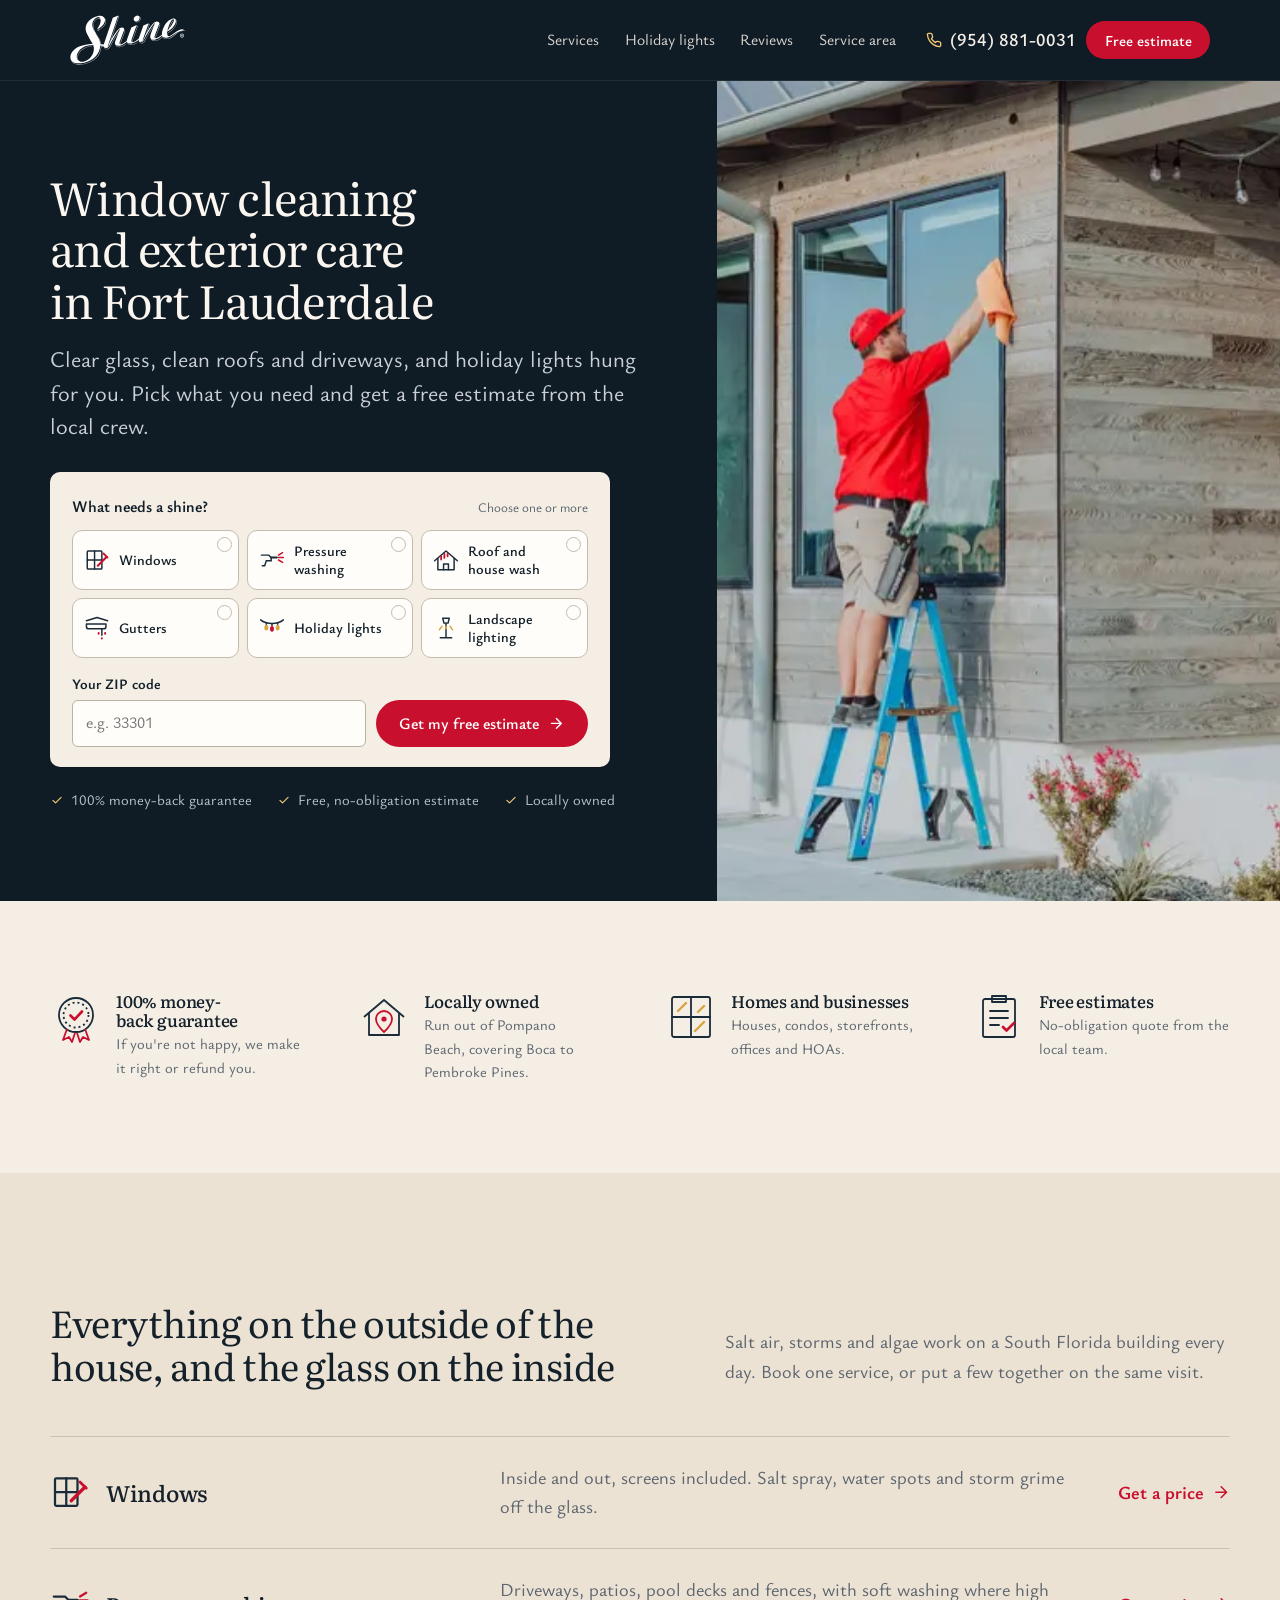
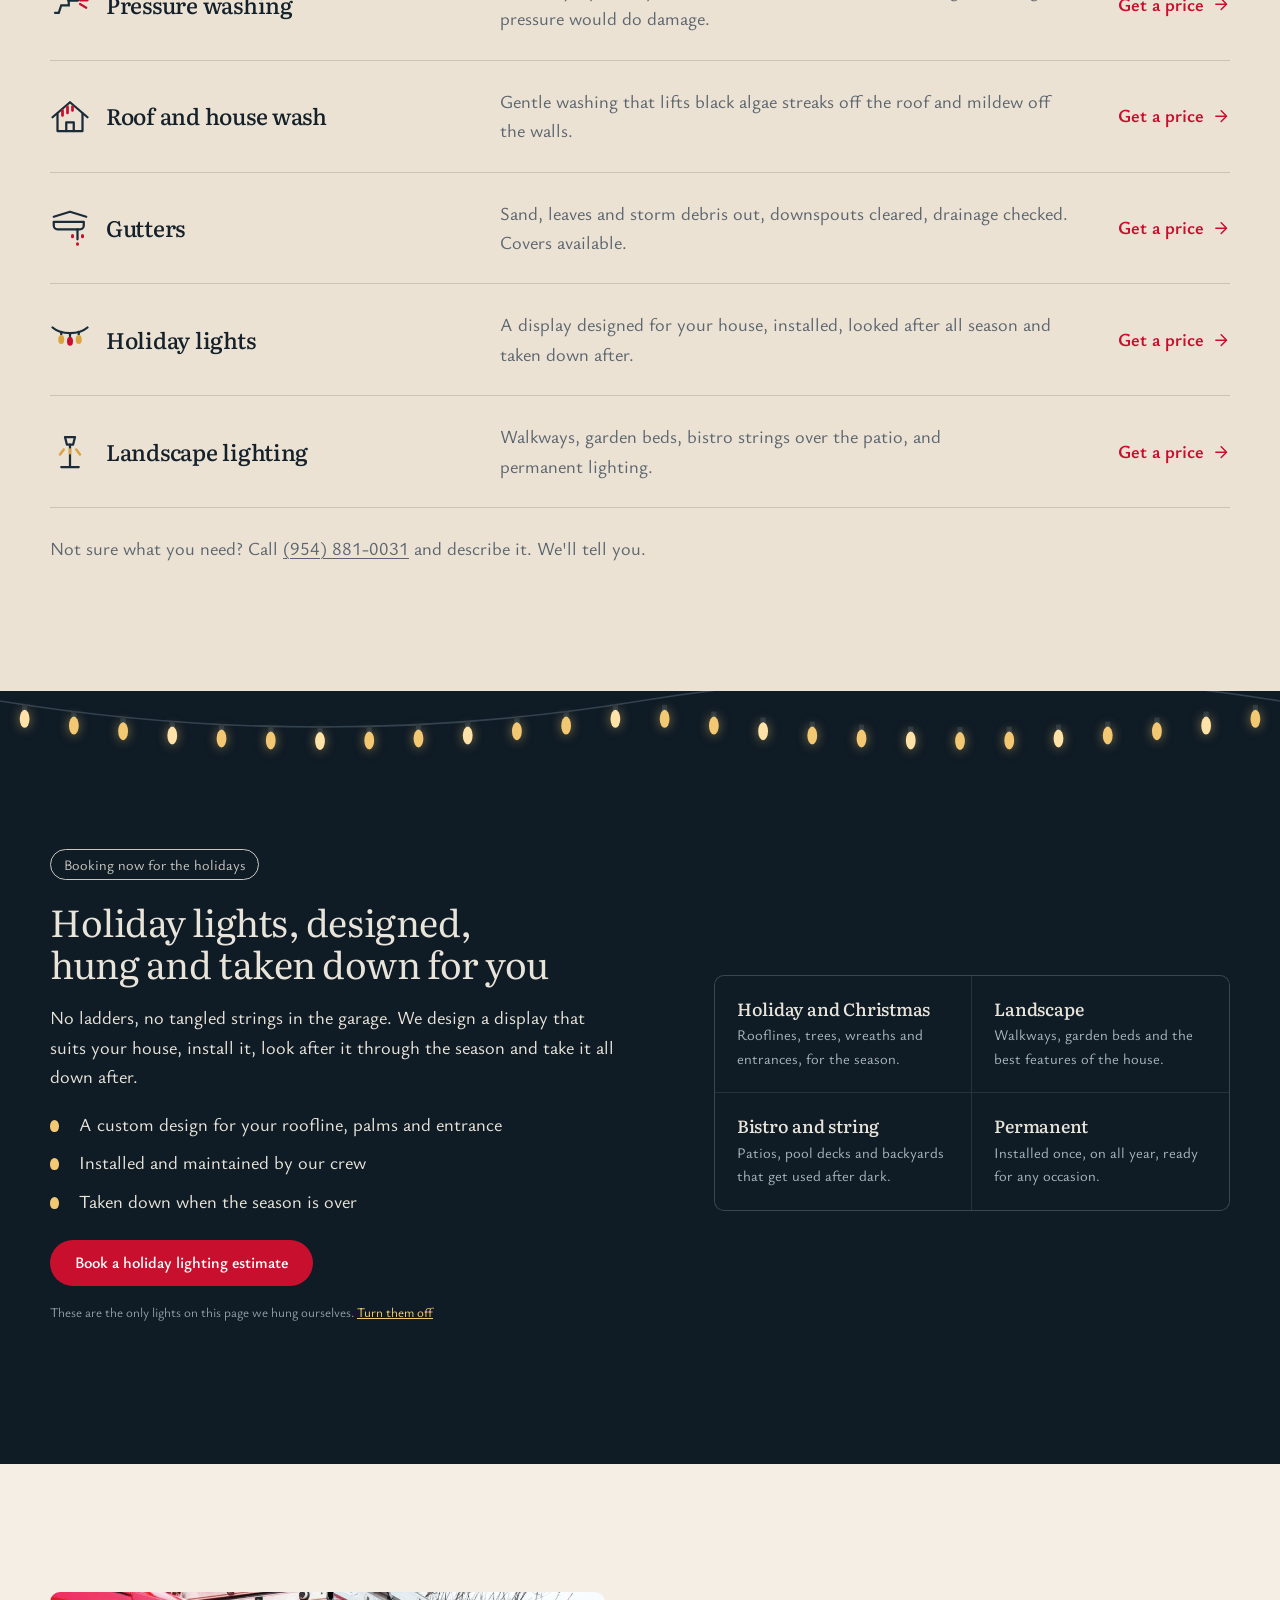
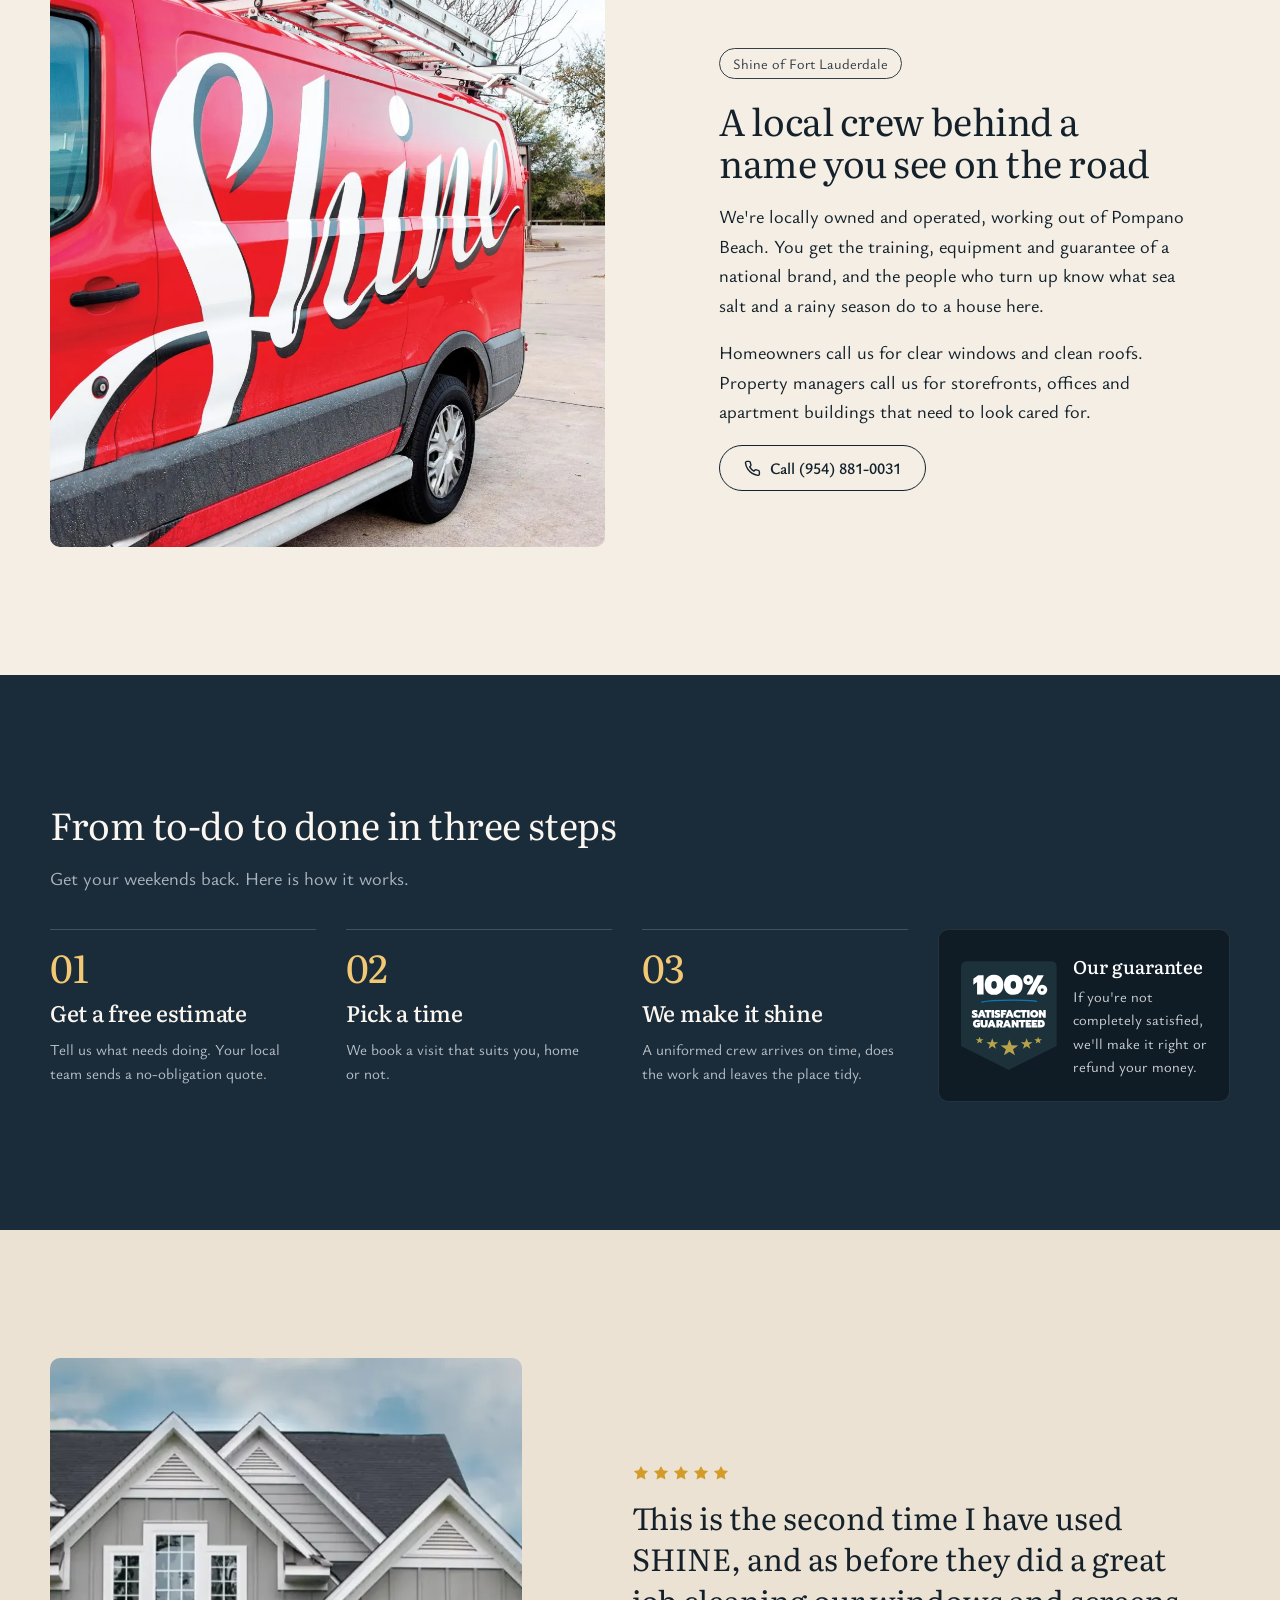
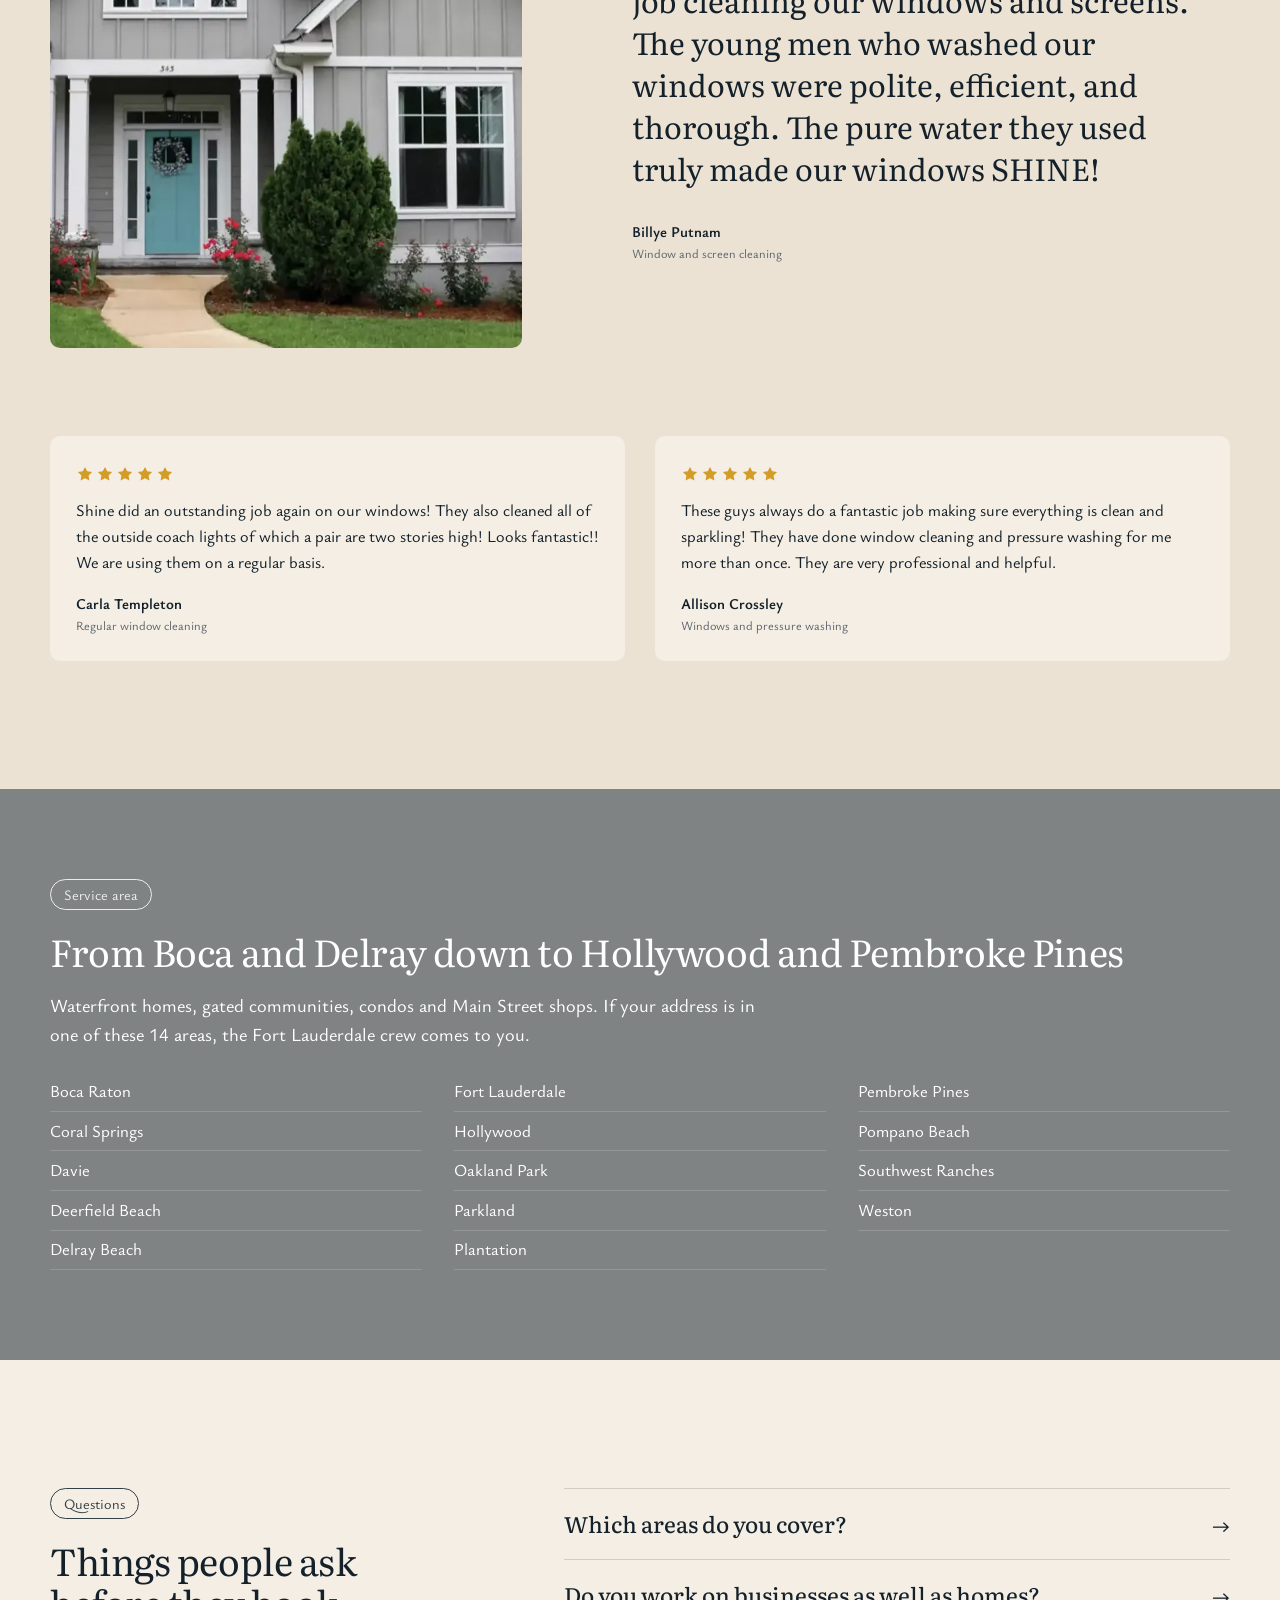
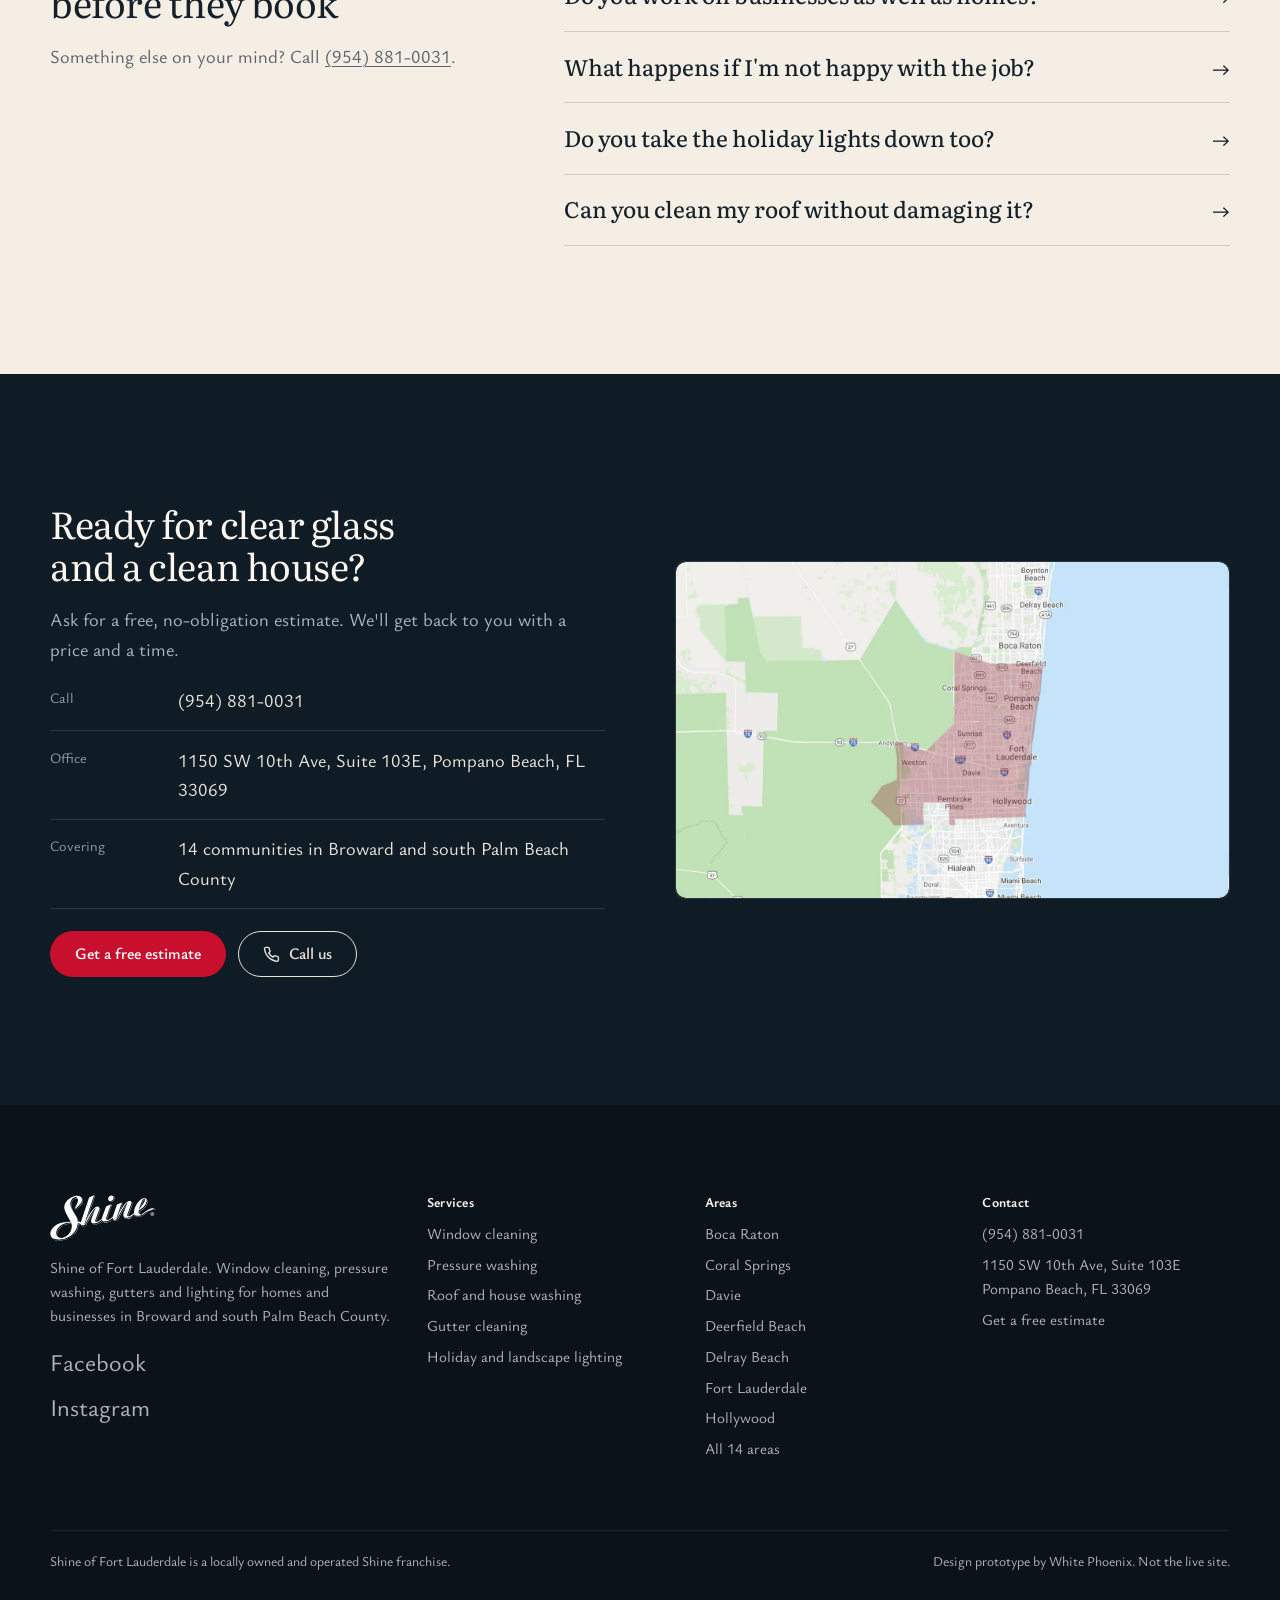
==== commit be56e744: "Two-step funnel: service picker + ZIP in hero, cleaner service rows, quote page picks up at step 2" ====
--- a/index.html
+++ b/index.html
@@ -11,17 +11,16 @@
 <link rel="preconnect" href="https://fonts.googleapis.com"><link rel="preconnect" href="https://fonts.gstatic.com" crossorigin>
 <link rel="stylesheet" href="https://fonts.googleapis.com/css2?family=Literata:ital,opsz,wght@0,7..72,400;0,7..72,500;1,7..72,400&family=Ysabeau+Office:wght@400;450;600;700&display=swap">
 <link rel="stylesheet" href="assets/css/wp-blocks.css?ver=70587eb1">
-<link rel="stylesheet" href="assets/css/site.css?ver=f921d6d4">
+<link rel="stylesheet" href="assets/css/site.css?ver=adef926d">
 <script type="speculationrules">{"prerender":[{"where":{"href_matches":"/*"},"eagerness":"moderate"}]}</script>
-<script src="assets/js/site.js?ver=845930ab" defer></script>
+<script src="assets/js/site.js?ver=ba929c5a" defer></script>
 </head>
 <body>
 <a class="screen-reader-text" href="#main">Skip to content</a>
 <header class="site-header wp-block-template-part">
 <div class="inner wp-block-group alignwide">
 <a class="wp-block-site-logo" href="" aria-label="Shine of Fort Lauderdale, home" data-logo><img src="assets/img/logo.svg" alt="Shine" width="116" height="50"></a>
-<p class="wp-block-site-title">Exterior Cleaning<br>&amp; Lighting, Fort Lauderdale</p>
-<nav class="wp-block-navigation" aria-label="Main"><a href="" aria-current="page">Home</a><a href="#services">Services</a><a href="#lights">Holiday lights</a><a href="#reviews">Reviews</a><a href="#area">Service area</a></nav>
+<nav class="wp-block-navigation" aria-label="Main"><a href="#services">Services</a><a href="#lights">Holiday lights</a><a href="#reviews">Reviews</a><a href="#area">Service area</a></nav>
 <div class="header-actions"><a class="header-phone" href="tel:+19548810031"><svg xmlns="http://www.w3.org/2000/svg" aria-hidden="true" focusable="false" fill="none" stroke="currentColor" stroke-width="2" stroke-linecap="round" stroke-linejoin="round" viewBox="0 0 24 24"><path d="M22 16.92v3a2 2 0 0 1-2.18 2 19.8 19.8 0 0 1-8.63-3.07 19.5 19.5 0 0 1-6-6A19.8 19.8 0 0 1 2.12 4.18 2 2 0 0 1 4.11 2h3a2 2 0 0 1 2 1.72c.13.96.36 1.9.7 2.81a2 2 0 0 1-.45 2.11L8.09 9.91a16 16 0 0 0 6 6l1.27-1.27a2 2 0 0 1 2.11-.45c.91.34 1.85.57 2.81.7A2 2 0 0 1 22 16.92z"/></svg>(954) 881-0031</a><div class="wp-block-button"><a class="wp-block-button__link wp-element-button" href="quote/">Free estimate</a></div><a class="icon-btn header-call" href="tel:+19548810031" aria-label="Call (954) 881-0031"><svg xmlns="http://www.w3.org/2000/svg" aria-hidden="true" focusable="false" fill="none" stroke="currentColor" stroke-width="2" stroke-linecap="round" stroke-linejoin="round" viewBox="0 0 24 24"><path d="M22 16.92v3a2 2 0 0 1-2.18 2 19.8 19.8 0 0 1-8.63-3.07 19.5 19.5 0 0 1-6-6A19.8 19.8 0 0 1 2.12 4.18 2 2 0 0 1 4.11 2h3a2 2 0 0 1 2 1.72c.13.96.36 1.9.7 2.81a2 2 0 0 1-.45 2.11L8.09 9.91a16 16 0 0 0 6 6l1.27-1.27a2 2 0 0 1 2.11-.45c.91.34 1.85.57 2.81.7A2 2 0 0 1 22 16.92z"/></svg></a><button class="icon-btn menu-toggle" type="button" aria-label="Open menu" aria-expanded="false" aria-controls="menu"><svg xmlns="http://www.w3.org/2000/svg" aria-hidden="true" focusable="false" viewBox="0 0 24 24"><path fill="currentColor" d="M5 5v1.5h14V5H5zm0 7.8h14v-1.5H5v1.5zM5 19h14v-1.5H5V19z"/></svg></button></div>
 </div>
 <svg class="header-string" xmlns="http://www.w3.org/2000/svg" aria-hidden="true" focusable="false" viewBox="0 0 1440 90" preserveAspectRatio="none"><path class="wire" d="M0 2 Q 360.0 14 720.0 2 T 1440 2"/><rect class="cap" x="12.0" y="2.5" width="6" height="6" rx="1"/><ellipse class="bulb" cx="15.0" cy="16.5" rx="5.5" ry="9"/><rect class="cap" x="42.0" y="3.4" width="6" height="6" rx="1"/><ellipse class="bulb" cx="45.0" cy="17.4" rx="5.5" ry="9"/><rect class="cap" x="72.0" y="4.2" width="6" height="6" rx="1"/><ellipse class="bulb" cx="75.0" cy="18.2" rx="5.5" ry="9"/><rect class="cap" x="102.0" y="5.0" width="6" height="6" rx="1"/><ellipse class="bulb" cx="105.0" cy="19.0" rx="5.5" ry="9"/><rect class="cap" x="132.0" y="5.7" width="6" height="6" rx="1"/><ellipse class="bulb" cx="135.0" cy="19.7" rx="5.5" ry="9"/><rect class="cap" x="162.0" y="6.2" width="6" height="6" rx="1"/><ellipse class="bulb" cx="165.0" cy="20.2" rx="5.5" ry="9"/><rect class="cap" x="192.0" y="6.7" width="6" height="6" rx="1"/><ellipse class="bulb" cx="195.0" cy="20.7" rx="5.5" ry="9"/><rect class="cap" x="222.0" y="7.2" width="6" height="6" rx="1"/><ellipse class="bulb" cx="225.0" cy="21.2" rx="5.5" ry="9"/><rect class="cap" x="252.0" y="7.5" width="6" height="6" rx="1"/><ellipse class="bulb" cx="255.0" cy="21.5" rx="5.5" ry="9"/><rect class="cap" x="282.0" y="7.7" width="6" height="6" rx="1"/><ellipse class="bulb" cx="285.0" cy="21.7" rx="5.5" ry="9"/><rect class="cap" x="312.0" y="7.9" width="6" height="6" rx="1"/><ellipse class="bulb" cx="315.0" cy="21.9" rx="5.5" ry="9"/><rect class="cap" x="342.0" y="8.0" width="6" height="6" rx="1"/><ellipse class="bulb" cx="345.0" cy="22.0" rx="5.5" ry="9"/><rect class="cap" x="372.0" y="8.0" width="6" height="6" rx="1"/><ellipse class="bulb" cx="375.0" cy="22.0" rx="5.5" ry="9"/><rect class="cap" x="402.0" y="7.9" width="6" height="6" rx="1"/><ellipse class="bulb" cx="405.0" cy="21.9" rx="5.5" ry="9"/><rect class="cap" x="432.0" y="7.7" width="6" height="6" rx="1"/><ellipse class="bulb" cx="435.0" cy="21.7" rx="5.5" ry="9"/><rect class="cap" x="462.0" y="7.5" width="6" height="6" rx="1"/><ellipse class="bulb" cx="465.0" cy="21.5" rx="5.5" ry="9"/><rect class="cap" x="492.0" y="7.2" width="6" height="6" rx="1"/><ellipse class="bulb" cx="495.0" cy="21.2" rx="5.5" ry="9"/><rect class="cap" x="522.0" y="6.7" width="6" height="6" rx="1"/><ellipse class="bulb" cx="525.0" cy="20.7" rx="5.5" ry="9"/><rect class="cap" x="552.0" y="6.2" width="6" height="6" rx="1"/><ellipse class="bulb" cx="555.0" cy="20.2" rx="5.5" ry="9"/><rect class="cap" x="582.0" y="5.7" width="6" height="6" rx="1"/><ellipse class="bulb" cx="585.0" cy="19.7" rx="5.5" ry="9"/><rect class="cap" x="612.0" y="5.0" width="6" height="6" rx="1"/><ellipse class="bulb" cx="615.0" cy="19.0" rx="5.5" ry="9"/><rect class="cap" x="642.0" y="4.2" width="6" height="6" rx="1"/><ellipse class="bulb" cx="645.0" cy="18.2" rx="5.5" ry="9"/><rect class="cap" x="672.0" y="3.4" width="6" height="6" rx="1"/><ellipse class="bulb" cx="675.0" cy="17.4" rx="5.5" ry="9"/><rect class="cap" x="702.0" y="2.5" width="6" height="6" rx="1"/><ellipse class="bulb" cx="705.0" cy="16.5" rx="5.5" ry="9"/><rect class="cap" x="732.0" y="2.5" width="6" height="6" rx="1"/><ellipse class="bulb" cx="735.0" cy="16.5" rx="5.5" ry="9"/><rect class="cap" x="762.0" y="3.4" width="6" height="6" rx="1"/><ellipse class="bulb" cx="765.0" cy="17.4" rx="5.5" ry="9"/><rect class="cap" x="792.0" y="4.2" width="6" height="6" rx="1"/><ellipse class="bulb" cx="795.0" cy="18.2" rx="5.5" ry="9"/><rect class="cap" x="822.0" y="5.0" width="6" height="6" rx="1"/><ellipse class="bulb" cx="825.0" cy="19.0" rx="5.5" ry="9"/><rect class="cap" x="852.0" y="5.7" width="6" height="6" rx="1"/><ellipse class="bulb" cx="855.0" cy="19.7" rx="5.5" ry="9"/><rect class="cap" x="882.0" y="6.2" width="6" height="6" rx="1"/><ellipse class="bulb" cx="885.0" cy="20.2" rx="5.5" ry="9"/><rect class="cap" x="912.0" y="6.7" width="6" height="6" rx="1"/><ellipse class="bulb" cx="915.0" cy="20.7" rx="5.5" ry="9"/><rect class="cap" x="942.0" y="7.2" width="6" height="6" rx="1"/><ellipse class="bulb" cx="945.0" cy="21.2" rx="5.5" ry="9"/><rect class="cap" x="972.0" y="7.5" width="6" height="6" rx="1"/><ellipse class="bulb" cx="975.0" cy="21.5" rx="5.5" ry="9"/><rect class="cap" x="1002.0" y="7.7" width="6" height="6" rx="1"/><ellipse class="bulb" cx="1005.0" cy="21.7" rx="5.5" ry="9"/><rect class="cap" x="1032.0" y="7.9" width="6" height="6" rx="1"/><ellipse class="bulb" cx="1035.0" cy="21.9" rx="5.5" ry="9"/><rect class="cap" x="1062.0" y="8.0" width="6" height="6" rx="1"/><ellipse class="bulb" cx="1065.0" cy="22.0" rx="5.5" ry="9"/><rect class="cap" x="1092.0" y="8.0" width="6" height="6" rx="1"/><ellipse class="bulb" cx="1095.0" cy="22.0" rx="5.5" ry="9"/><rect class="cap" x="1122.0" y="7.9" width="6" height="6" rx="1"/><ellipse class="bulb" cx="1125.0" cy="21.9" rx="5.5" ry="9"/><rect class="cap" x="1152.0" y="7.7" width="6" height="6" rx="1"/><ellipse class="bulb" cx="1155.0" cy="21.7" rx="5.5" ry="9"/><rect class="cap" x="1182.0" y="7.5" width="6" height="6" rx="1"/><ellipse class="bulb" cx="1185.0" cy="21.5" rx="5.5" ry="9"/><rect class="cap" x="1212.0" y="7.2" width="6" height="6" rx="1"/><ellipse class="bulb" cx="1215.0" cy="21.2" rx="5.5" ry="9"/><rect class="cap" x="1242.0" y="6.7" width="6" height="6" rx="1"/><ellipse class="bulb" cx="1245.0" cy="20.7" rx="5.5" ry="9"/><rect class="cap" x="1272.0" y="6.2" width="6" height="6" rx="1"/><ellipse class="bulb" cx="1275.0" cy="20.2" rx="5.5" ry="9"/><rect class="cap" x="1302.0" y="5.7" width="6" height="6" rx="1"/><ellipse class="bulb" cx="1305.0" cy="19.7" rx="5.5" ry="9"/><rect class="cap" x="1332.0" y="5.0" width="6" height="6" rx="1"/><ellipse class="bulb" cx="1335.0" cy="19.0" rx="5.5" ry="9"/><rect class="cap" x="1362.0" y="4.2" width="6" height="6" rx="1"/><ellipse class="bulb" cx="1365.0" cy="18.2" rx="5.5" ry="9"/><rect class="cap" x="1392.0" y="3.4" width="6" height="6" rx="1"/><ellipse class="bulb" cx="1395.0" cy="17.4" rx="5.5" ry="9"/><rect class="cap" x="1422.0" y="2.5" width="6" height="6" rx="1"/><ellipse class="bulb" cx="1425.0" cy="16.5" rx="5.5" ry="9"/></svg>
@@ -29,19 +28,14 @@
 <div class="menu-overlay" id="menu" hidden><button class="icon-btn menu-close" type="button" aria-label="Close menu"><svg xmlns="http://www.w3.org/2000/svg" aria-hidden="true" focusable="false" viewBox="0 0 24 24"><path fill="currentColor" d="m13.06 12 6.47-6.47-1.06-1.06L12 10.94 5.53 4.47 4.47 5.53 10.94 12l-6.47 6.47 1.06 1.06L12 13.06l6.47 6.47 1.06-1.06L13.06 12Z"/></svg></button><a href="">Home</a><a href="#services">Services</a><a href="#lights">Holiday lights</a><a href="#reviews">Reviews</a><a href="#area">Service area</a><a href="quote/">Estimate</a><a href="tel:+19548810031">Call (954) 881-0031</a></div>
 <main id="main">
 <section class="wp-block-media-text has-media-on-the-right is-stacked-on-mobile is-image-fill-element hero">
-<div class="wp-block-media-text__content"><h1>Window cleaning, pressure washing and lighting in Fort Lauderdale</h1><p class="lede">Salt air, storms and algae are hard on a South Florida house. Our local crew cleans the glass, roof, driveway and gutters, and hangs your holiday lights.</p><div class="gform_wrapper gravity-theme" data-form="mini"><div class="gform_heading"><h2 class="gform_title">Get your free estimate</h2><p class="gform_description">Takes a minute</p></div><form novalidate><div class="gform_validation_errors" hidden role="alert">There was a problem with your submission. Please review the fields below.</div><div class="gform_fields"><div class="gfield gfield--width-half gfield_contains_required"><label class="gfield_label" for="h-name">Name<span class="gfield_required">*</span></label><input id="h-name" name="name" autocomplete="name" required></div><div class="gfield gfield--width-half gfield_contains_required"><label class="gfield_label" for="h-phone">Phone<span class="gfield_required">*</span></label><input id="h-phone" name="phone" type="tel" autocomplete="tel" required></div><fieldset class="gfield gfield_contains_required" data-group><legend class="gfield_label">What can we help with?<span class="gfield_required">*</span></legend><div class="choice-cards"><label class="choice"><input type="radio" name="service" value="windows"><svg class="art" xmlns="http://www.w3.org/2000/svg" aria-hidden="true" focusable="false" viewBox="0 0 32 32" fill="none" stroke-width="1.8" stroke-linecap="round"><rect x="4" y="5" width="18" height="22" rx="1" stroke="#1a2b39"/><path d="M13 5v22M4 16h18" stroke="#1a2b39"/><path d="M17 23l11-11" stroke="#c8102e" stroke-width="2.6"/><path d="M24 8l5 5" stroke="#c8102e" stroke-width="2.2"/></svg>Windows<span class="tick"><svg xmlns="http://www.w3.org/2000/svg" aria-hidden="true" focusable="false" fill="none" stroke="currentColor" stroke-width="2" stroke-linecap="round" stroke-linejoin="round" stroke-width="3" viewBox="0 0 24 24"><path d="M5 12.5l4.5 4.5L19 7.5"/></svg></span></label><label class="choice"><input type="radio" name="service" value="pressure"><svg class="art" xmlns="http://www.w3.org/2000/svg" aria-hidden="true" focusable="false" viewBox="0 0 32 32" fill="none" stroke-width="1.8" stroke-linecap="round"><path d="M3 10h9l3 3v4H9l-2 6H4" stroke="#1a2b39"/><path d="M15 13h7" stroke="#1a2b39" stroke-width="2.4"/><path d="M24 10l5-3M24 13h6M24 16l5 3" stroke="#c8102e"/></svg>Pressure washing<span class="tick"><svg xmlns="http://www.w3.org/2000/svg" aria-hidden="true" focusable="false" fill="none" stroke="currentColor" stroke-width="2" stroke-linecap="round" stroke-linejoin="round" stroke-width="3" viewBox="0 0 24 24"><path d="M5 12.5l4.5 4.5L19 7.5"/></svg></span></label><label class="choice"><input type="radio" name="service" value="gutters"><svg class="art" xmlns="http://www.w3.org/2000/svg" aria-hidden="true" focusable="false" viewBox="0 0 32 32" fill="none" stroke-width="1.8" stroke-linecap="round" stroke-linejoin="round"><path d="M3 7l13-4 13 4" stroke="#1a2b39"/><path d="M3 11h24v3a3 3 0 0 1-3 3H6a3 3 0 0 1-3-3z" stroke="#1a2b39"/><path d="M22 17v8" stroke="#1a2b39"/><path d="M22 28.5v.5M18 22v1M26 22v1" stroke="#c8102e" stroke-width="2.4"/></svg>Gutters<span class="tick"><svg xmlns="http://www.w3.org/2000/svg" aria-hidden="true" focusable="false" fill="none" stroke="currentColor" stroke-width="2" stroke-linecap="round" stroke-linejoin="round" stroke-width="3" viewBox="0 0 24 24"><path d="M5 12.5l4.5 4.5L19 7.5"/></svg></span></label><label class="choice"><input type="radio" name="service" value="lighting"><svg class="art" xmlns="http://www.w3.org/2000/svg" aria-hidden="true" focusable="false" viewBox="0 0 32 32" fill="none" stroke-width="1.8" stroke-linecap="round"><path d="M2 6c7 6 21 6 28 0" stroke="#1a2b39"/><path d="M9 9.5v2M16 11v2M23 9.5v2" stroke="#1a2b39"/><ellipse cx="9" cy="15.5" rx="2.4" ry="3.6" fill="#d9a441" stroke="none"/><ellipse cx="16" cy="17" rx="2.4" ry="3.6" fill="#c8102e" stroke="none"/><ellipse cx="23" cy="15.5" rx="2.4" ry="3.6" fill="#d9a441" stroke="none"/></svg>Lights<span class="tick"><svg xmlns="http://www.w3.org/2000/svg" aria-hidden="true" focusable="false" fill="none" stroke="currentColor" stroke-width="2" stroke-linecap="round" stroke-linejoin="round" stroke-width="3" viewBox="0 0 24 24"><path d="M5 12.5l4.5 4.5L19 7.5"/></svg></span></label></div></fieldset></div><div class="zip-row"><div class="gfield gfield_contains_required"><label class="gfield_label" for="h-zip">ZIP code<span class="gfield_required">*</span></label><input id="h-zip" name="zip" inputmode="numeric" maxlength="5" autocomplete="postal-code" required></div><button class="wp-block-button__link wp-element-button" type="submit">Get my estimate</button></div></form></div><ul class="hero-meta"><li><svg xmlns="http://www.w3.org/2000/svg" aria-hidden="true" focusable="false" viewBox="0 0 24 24"><path fill="currentColor" d="M12 2.5l2.94 5.96 6.56.95-4.75 4.63 1.12 6.54L12 17.5l-5.87 3.08 1.12-6.54L2.5 9.41l6.56-.95z"/></svg>100% money-back guarantee</li><li><svg xmlns="http://www.w3.org/2000/svg" aria-hidden="true" focusable="false" viewBox="0 0 24 24"><circle cx="12" cy="12" r="4" fill="currentColor"/></svg>Boca to Pembroke Pines</li><li><svg xmlns="http://www.w3.org/2000/svg" aria-hidden="true" focusable="false" fill="none" stroke="currentColor" stroke-width="2" stroke-linecap="round" stroke-linejoin="round" viewBox="0 0 24 24"><path d="M22 16.92v3a2 2 0 0 1-2.18 2 19.8 19.8 0 0 1-8.63-3.07 19.5 19.5 0 0 1-6-6A19.8 19.8 0 0 1 2.12 4.18 2 2 0 0 1 4.11 2h3a2 2 0 0 1 2 1.72c.13.96.36 1.9.7 2.81a2 2 0 0 1-.45 2.11L8.09 9.91a16 16 0 0 0 6 6l1.27-1.27a2 2 0 0 1 2.11-.45c.91.34 1.85.57 2.81.7A2 2 0 0 1 22 16.92z"/></svg><a href="tel:+19548810031">(954) 881-0031</a></li></ul></div>
+<div class="wp-block-media-text__content"><h1>Window cleaning and exterior care in Fort Lauderdale</h1><p class="lede">Clear glass, clean roofs and driveways, and holiday lights hung for you. Pick what you need and get a free estimate from the local crew.</p><div class="gform_wrapper gravity-theme start-box" data-form="start"><form novalidate action="quote/"><div class="gform_validation_errors" hidden role="alert">Pick at least one service and enter a 5-digit ZIP code.</div><fieldset class="gfield gfield_contains_required" data-group><legend class="gfield_label">What needs a shine? <span class="gfield_description">Choose one or more</span></legend><div class="choice-cards is-picker"><label class="choice"><input type="checkbox" name="services" value="windows"><svg class="art" xmlns="http://www.w3.org/2000/svg" aria-hidden="true" focusable="false" viewBox="0 0 32 32" fill="none" stroke-width="1.8" stroke-linecap="round"><rect x="4" y="5" width="18" height="22" rx="1" stroke="#1a2b39"/><path d="M13 5v22M4 16h18" stroke="#1a2b39"/><path d="M17 23l11-11" stroke="#c8102e" stroke-width="2.6"/><path d="M24 8l5 5" stroke="#c8102e" stroke-width="2.2"/></svg>Windows<span class="tick"><svg xmlns="http://www.w3.org/2000/svg" aria-hidden="true" focusable="false" fill="none" stroke="currentColor" stroke-width="2" stroke-linecap="round" stroke-linejoin="round" stroke-width="3" viewBox="0 0 24 24"><path d="M5 12.5l4.5 4.5L19 7.5"/></svg></span></label><label class="choice"><input type="checkbox" name="services" value="pressure"><svg class="art" xmlns="http://www.w3.org/2000/svg" aria-hidden="true" focusable="false" viewBox="0 0 32 32" fill="none" stroke-width="1.8" stroke-linecap="round"><path d="M3 10h9l3 3v4H9l-2 6H4" stroke="#1a2b39"/><path d="M15 13h7" stroke="#1a2b39" stroke-width="2.4"/><path d="M24 10l5-3M24 13h6M24 16l5 3" stroke="#c8102e"/></svg>Pressure washing<span class="tick"><svg xmlns="http://www.w3.org/2000/svg" aria-hidden="true" focusable="false" fill="none" stroke="currentColor" stroke-width="2" stroke-linecap="round" stroke-linejoin="round" stroke-width="3" viewBox="0 0 24 24"><path d="M5 12.5l4.5 4.5L19 7.5"/></svg></span></label><label class="choice"><input type="checkbox" name="services" value="roof"><svg class="art" xmlns="http://www.w3.org/2000/svg" aria-hidden="true" focusable="false" viewBox="0 0 32 32" fill="none" stroke-width="1.8" stroke-linecap="round" stroke-linejoin="round"><path d="M2 17L16 5l14 12" stroke="#1a2b39"/><path d="M6 14v14h20V14" stroke="#1a2b39"/><path d="M10 11.5v4M14 8.5v5M18 8.5v3" stroke="#c8102e" stroke-width="2.2"/><path d="M13 28v-7h6v7" stroke="#1a2b39"/></svg>Roof and house wash<span class="tick"><svg xmlns="http://www.w3.org/2000/svg" aria-hidden="true" focusable="false" fill="none" stroke="currentColor" stroke-width="2" stroke-linecap="round" stroke-linejoin="round" stroke-width="3" viewBox="0 0 24 24"><path d="M5 12.5l4.5 4.5L19 7.5"/></svg></span></label><label class="choice"><input type="checkbox" name="services" value="gutters"><svg class="art" xmlns="http://www.w3.org/2000/svg" aria-hidden="true" focusable="false" viewBox="0 0 32 32" fill="none" stroke-width="1.8" stroke-linecap="round" stroke-linejoin="round"><path d="M3 7l13-4 13 4" stroke="#1a2b39"/><path d="M3 11h24v3a3 3 0 0 1-3 3H6a3 3 0 0 1-3-3z" stroke="#1a2b39"/><path d="M22 17v8" stroke="#1a2b39"/><path d="M22 28.5v.5M18 22v1M26 22v1" stroke="#c8102e" stroke-width="2.4"/></svg>Gutters<span class="tick"><svg xmlns="http://www.w3.org/2000/svg" aria-hidden="true" focusable="false" fill="none" stroke="currentColor" stroke-width="2" stroke-linecap="round" stroke-linejoin="round" stroke-width="3" viewBox="0 0 24 24"><path d="M5 12.5l4.5 4.5L19 7.5"/></svg></span></label><label class="choice"><input type="checkbox" name="services" value="holiday"><svg class="art" xmlns="http://www.w3.org/2000/svg" aria-hidden="true" focusable="false" viewBox="0 0 32 32" fill="none" stroke-width="1.8" stroke-linecap="round"><path d="M2 6c7 6 21 6 28 0" stroke="#1a2b39"/><path d="M9 9.5v2M16 11v2M23 9.5v2" stroke="#1a2b39"/><ellipse cx="9" cy="15.5" rx="2.4" ry="3.6" fill="#d9a441" stroke="none"/><ellipse cx="16" cy="17" rx="2.4" ry="3.6" fill="#c8102e" stroke="none"/><ellipse cx="23" cy="15.5" rx="2.4" ry="3.6" fill="#d9a441" stroke="none"/></svg>Holiday lights<span class="tick"><svg xmlns="http://www.w3.org/2000/svg" aria-hidden="true" focusable="false" fill="none" stroke="currentColor" stroke-width="2" stroke-linecap="round" stroke-linejoin="round" stroke-width="3" viewBox="0 0 24 24"><path d="M5 12.5l4.5 4.5L19 7.5"/></svg></span></label><label class="choice"><input type="checkbox" name="services" value="lighting"><svg class="art" xmlns="http://www.w3.org/2000/svg" aria-hidden="true" focusable="false" viewBox="0 0 32 32" fill="none" stroke-width="1.8" stroke-linecap="round" stroke-linejoin="round"><path d="M12 4h8l-1.5 6h-5z" stroke="#1a2b39"/><path d="M16 10v18M9 28h14" stroke="#1a2b39"/><path d="M11 14l-3 4M21 14l3 4M16 14v3" stroke="#d9a441" stroke-width="2"/></svg>Landscape lighting<span class="tick"><svg xmlns="http://www.w3.org/2000/svg" aria-hidden="true" focusable="false" fill="none" stroke="currentColor" stroke-width="2" stroke-linecap="round" stroke-linejoin="round" stroke-width="3" viewBox="0 0 24 24"><path d="M5 12.5l4.5 4.5L19 7.5"/></svg></span></label></div></fieldset><div class="zip-row"><div class="gfield gfield_contains_required"><label class="gfield_label" for="h-zip">Your ZIP code</label><input id="h-zip" name="zip" inputmode="numeric" maxlength="5" autocomplete="postal-code" placeholder="e.g. 33301" required></div><button class="wp-block-button__link wp-element-button" type="submit">Get my free estimate <svg xmlns="http://www.w3.org/2000/svg" aria-hidden="true" focusable="false" fill="none" stroke="currentColor" stroke-width="2" stroke-linecap="round" stroke-linejoin="round" viewBox="0 0 24 24"><path d="M5 12h14M12 5l7 7-7 7"/></svg></button></div></form></div><ul class="hero-meta"><li><svg xmlns="http://www.w3.org/2000/svg" aria-hidden="true" focusable="false" fill="none" stroke="currentColor" stroke-width="2" stroke-linecap="round" stroke-linejoin="round" stroke-width="3" viewBox="0 0 24 24"><path d="M5 12.5l4.5 4.5L19 7.5"/></svg>100% money-back guarantee</li><li><svg xmlns="http://www.w3.org/2000/svg" aria-hidden="true" focusable="false" fill="none" stroke="currentColor" stroke-width="2" stroke-linecap="round" stroke-linejoin="round" stroke-width="3" viewBox="0 0 24 24"><path d="M5 12.5l4.5 4.5L19 7.5"/></svg>Free, no-obligation estimate</li><li><svg xmlns="http://www.w3.org/2000/svg" aria-hidden="true" focusable="false" fill="none" stroke="currentColor" stroke-width="2" stroke-linecap="round" stroke-linejoin="round" stroke-width="3" viewBox="0 0 24 24"><path d="M5 12.5l4.5 4.5L19 7.5"/></svg>Locally owned</li></ul></div>
 <figure class="wp-block-media-text__media"><img src="assets/img/hero.webp" srcset="assets/img/hero-1000.webp 1000w, assets/img/hero.webp 2000w" sizes="(max-width: 781px) 100vw, 50vw" alt="Shine technician cleaning the windows of a patio" width="2000" height="982" fetchpriority="high"></figure>
 </section>
 <section class="wp-block-group"><div class="trust alignwide"><div class="wp-reveal"><svg xmlns="http://www.w3.org/2000/svg" aria-hidden="true" focusable="false" viewBox="0 0 52 52" fill="none" stroke-width="1.8"><circle cx="26" cy="24" r="17" stroke="#1a2b39"/><circle cx="26" cy="24" r="12.5" stroke="#1a2b39" stroke-dasharray="2 3"/><path d="M17 38l-4 11 6-3 3 5 3-9M35 38l4 11-6-3-3 5-3-9" stroke="#c8102e" stroke-linejoin="round"/><path d="M20.5 24.5l4 4 7.5-8" stroke="#c8102e" stroke-width="2.6" stroke-linecap="round" stroke-linejoin="round"/></svg><div><h3>100% money-back guarantee</h3><p>If you're not happy, we make it right or refund you.</p></div></div><div class="wp-reveal"><svg xmlns="http://www.w3.org/2000/svg" aria-hidden="true" focusable="false" viewBox="0 0 52 52" fill="none" stroke-width="1.8" stroke-linejoin="round"><path d="M6 26L26 9l20 17" stroke="#1a2b39"/><path d="M11 22v22h30V22" stroke="#1a2b39"/><path d="M26 41s-8-7.5-8-13a8 8 0 0 1 16 0c0 5.5-8 13-8 13z" stroke="#c8102e"/><circle cx="26" cy="28" r="2.6" fill="#c8102e"/></svg><div><h3>Locally owned</h3><p>Run out of Pompano Beach, covering Boca to Pembroke Pines.</p></div></div><div class="wp-reveal"><svg xmlns="http://www.w3.org/2000/svg" aria-hidden="true" focusable="false" viewBox="0 0 52 52" fill="none" stroke-width="1.8" stroke-linecap="round"><rect x="7" y="6" width="38" height="40" rx="2" stroke="#1a2b39"/><path d="M26 6v40M7 26h38" stroke="#1a2b39"/><path d="M13 20l8-8M30 40l9-9M33 21l6-6" stroke="#d9a441" stroke-width="2.4"/></svg><div><h3>Homes and businesses</h3><p>Houses, condos, storefronts, offices and HOAs.</p></div></div><div class="wp-reveal"><svg xmlns="http://www.w3.org/2000/svg" aria-hidden="true" focusable="false" viewBox="0 0 52 52" fill="none" stroke-width="1.8" stroke-linecap="round" stroke-linejoin="round"><rect x="10" y="8" width="32" height="38" rx="2" stroke="#1a2b39"/><path d="M19 5h14v6H19z" stroke="#1a2b39"/><path d="M17 20h18M17 27h18M17 34h9" stroke="#1a2b39"/><path d="M30 36l3.5 3.5L41 32" stroke="#c8102e" stroke-width="2.6"/></svg><div><h3>Free estimates</h3><p>No-obligation quote from the local team.</p></div></div></div></section>
-<section class="wp-block-group section has-base-2-background-color" id="services"><div class="alignwide columns">
-<div class="services-media wp-reveal"><figure class="wp-block-image"><img src="assets/img/inside.webp" alt="A Shine technician washing a window seen from inside the living room" width="1400" height="933" loading="lazy"><figcaption>Inside and outside, the same visit.</figcaption></figure></div>
-<div><p class="is-style-text-annotation">What we do</p><h2>Everything on the outside of the house, and the glass on the inside</h2><p class="is-muted">The Florida climate works on a building every day. Pick one service or put a few together on the same visit.</p>
-<details class="wp-block-details is-style-arrow-icon-details" open><summary><span class="num">01</span>Window cleaning</summary><p>Inside and out, screens included. Salt spray, water spots and storm grime off the glass so the view comes back.</p><ul class="wp-block-list"><li>Exterior and interior glass</li><li>Screens, tracks and sills</li><li>Hard-to-reach and two-story windows</li></ul><p><a class="text-link" href="quote/?service=windows">Get an estimate for this <svg xmlns="http://www.w3.org/2000/svg" aria-hidden="true" focusable="false" fill="none" stroke="currentColor" stroke-width="2" stroke-linecap="round" stroke-linejoin="round" viewBox="0 0 24 24"><path d="M5 12h14M12 5l7 7-7 7"/></svg></a></p></details>
-<details class="wp-block-details is-style-arrow-icon-details"><summary><span class="num">02</span>Pressure washing and soft washing</summary><p>Professional equipment and soft washing for the surfaces that DIY machines tend to damage.</p><ul class="wp-block-list"><li>Driveways and sidewalks</li><li>Patios, decks and pool areas</li><li>Siding, fences and outdoor furniture</li></ul><p><a class="text-link" href="quote/?service=pressure">Get an estimate for this <svg xmlns="http://www.w3.org/2000/svg" aria-hidden="true" focusable="false" fill="none" stroke="currentColor" stroke-width="2" stroke-linecap="round" stroke-linejoin="round" viewBox="0 0 24 24"><path d="M5 12h14M12 5l7 7-7 7"/></svg></a></p></details>
-<details class="wp-block-details is-style-arrow-icon-details"><summary><span class="num">03</span>Roof and house washing</summary><p>Gentle washing that lifts the dark algae streaks off the roof and the mildew off the walls.</p><ul class="wp-block-list"><li>Black streaks on tile and shingle</li><li>Mold and pollen on siding</li><li>Safe for paint and screens</li></ul><p><a class="text-link" href="quote/?service=roof">Get an estimate for this <svg xmlns="http://www.w3.org/2000/svg" aria-hidden="true" focusable="false" fill="none" stroke="currentColor" stroke-width="2" stroke-linecap="round" stroke-linejoin="round" viewBox="0 0 24 24"><path d="M5 12h14M12 5l7 7-7 7"/></svg></a></p></details>
-<details class="wp-block-details is-style-arrow-icon-details"><summary><span class="num">04</span>Gutter cleaning and covers</summary><p>We clear the sand, leaves and storm debris, flush the downspouts and check that water drains away from the house.</p><ul class="wp-block-list"><li>Debris out, downspouts cleared</li><li>Drainage checked</li><li>Gutter covers available</li></ul><p><a class="text-link" href="quote/?service=gutters">Get an estimate for this <svg xmlns="http://www.w3.org/2000/svg" aria-hidden="true" focusable="false" fill="none" stroke="currentColor" stroke-width="2" stroke-linecap="round" stroke-linejoin="round" viewBox="0 0 24 24"><path d="M5 12h14M12 5l7 7-7 7"/></svg></a></p></details>
-<details class="wp-block-details is-style-arrow-icon-details"><summary><span class="num">05</span>Landscape and bistro lighting</summary><p>Lights for patios, walkways, garden beds and the front of the house, for every night of the year.</p><ul class="wp-block-list"><li>Landscape and path lighting</li><li>Bistro and string lights</li><li>Permanent and event lighting</li></ul><p><a class="text-link" href="quote/?service=lighting">Get an estimate for this <svg xmlns="http://www.w3.org/2000/svg" aria-hidden="true" focusable="false" fill="none" stroke="currentColor" stroke-width="2" stroke-linecap="round" stroke-linejoin="round" viewBox="0 0 24 24"><path d="M5 12h14M12 5l7 7-7 7"/></svg></a></p></details>
-</div>
+<section class="wp-block-group section has-base-2-background-color" id="services"><div class="alignwide">
+<div class="section-head"><h2>Everything on the outside of the house, and the glass on the inside</h2><p class="is-muted">Salt air, storms and algae work on a South Florida building every day. Book one service, or put a few together on the same visit.</p></div>
+<ul class="svc-list"><li class="svc-row wp-reveal"><div class="svc-name"><svg class="art lg" xmlns="http://www.w3.org/2000/svg" aria-hidden="true" focusable="false" viewBox="0 0 32 32" fill="none" stroke-width="1.8" stroke-linecap="round"><rect x="4" y="5" width="18" height="22" rx="1" stroke="#1a2b39"/><path d="M13 5v22M4 16h18" stroke="#1a2b39"/><path d="M17 23l11-11" stroke="#c8102e" stroke-width="2.6"/><path d="M24 8l5 5" stroke="#c8102e" stroke-width="2.2"/></svg><h3>Windows</h3></div><p>Inside and out, screens included. Salt spray, water spots and storm grime off the glass.</p><a class="text-link" href="quote/?services=windows">Get a price <svg xmlns="http://www.w3.org/2000/svg" aria-hidden="true" focusable="false" fill="none" stroke="currentColor" stroke-width="2" stroke-linecap="round" stroke-linejoin="round" viewBox="0 0 24 24"><path d="M5 12h14M12 5l7 7-7 7"/></svg></a></li><li class="svc-row wp-reveal"><div class="svc-name"><svg class="art lg" xmlns="http://www.w3.org/2000/svg" aria-hidden="true" focusable="false" viewBox="0 0 32 32" fill="none" stroke-width="1.8" stroke-linecap="round"><path d="M3 10h9l3 3v4H9l-2 6H4" stroke="#1a2b39"/><path d="M15 13h7" stroke="#1a2b39" stroke-width="2.4"/><path d="M24 10l5-3M24 13h6M24 16l5 3" stroke="#c8102e"/></svg><h3>Pressure washing</h3></div><p>Driveways, patios, pool decks and fences, with soft washing where high pressure would do damage.</p><a class="text-link" href="quote/?services=pressure">Get a price <svg xmlns="http://www.w3.org/2000/svg" aria-hidden="true" focusable="false" fill="none" stroke="currentColor" stroke-width="2" stroke-linecap="round" stroke-linejoin="round" viewBox="0 0 24 24"><path d="M5 12h14M12 5l7 7-7 7"/></svg></a></li><li class="svc-row wp-reveal"><div class="svc-name"><svg class="art lg" xmlns="http://www.w3.org/2000/svg" aria-hidden="true" focusable="false" viewBox="0 0 32 32" fill="none" stroke-width="1.8" stroke-linecap="round" stroke-linejoin="round"><path d="M2 17L16 5l14 12" stroke="#1a2b39"/><path d="M6 14v14h20V14" stroke="#1a2b39"/><path d="M10 11.5v4M14 8.5v5M18 8.5v3" stroke="#c8102e" stroke-width="2.2"/><path d="M13 28v-7h6v7" stroke="#1a2b39"/></svg><h3>Roof and house wash</h3></div><p>Gentle washing that lifts black algae streaks off the roof and mildew off the walls.</p><a class="text-link" href="quote/?services=roof">Get a price <svg xmlns="http://www.w3.org/2000/svg" aria-hidden="true" focusable="false" fill="none" stroke="currentColor" stroke-width="2" stroke-linecap="round" stroke-linejoin="round" viewBox="0 0 24 24"><path d="M5 12h14M12 5l7 7-7 7"/></svg></a></li><li class="svc-row wp-reveal"><div class="svc-name"><svg class="art lg" xmlns="http://www.w3.org/2000/svg" aria-hidden="true" focusable="false" viewBox="0 0 32 32" fill="none" stroke-width="1.8" stroke-linecap="round" stroke-linejoin="round"><path d="M3 7l13-4 13 4" stroke="#1a2b39"/><path d="M3 11h24v3a3 3 0 0 1-3 3H6a3 3 0 0 1-3-3z" stroke="#1a2b39"/><path d="M22 17v8" stroke="#1a2b39"/><path d="M22 28.5v.5M18 22v1M26 22v1" stroke="#c8102e" stroke-width="2.4"/></svg><h3>Gutters</h3></div><p>Sand, leaves and storm debris out, downspouts cleared, drainage checked. Covers available.</p><a class="text-link" href="quote/?services=gutters">Get a price <svg xmlns="http://www.w3.org/2000/svg" aria-hidden="true" focusable="false" fill="none" stroke="currentColor" stroke-width="2" stroke-linecap="round" stroke-linejoin="round" viewBox="0 0 24 24"><path d="M5 12h14M12 5l7 7-7 7"/></svg></a></li><li class="svc-row wp-reveal"><div class="svc-name"><svg class="art lg" xmlns="http://www.w3.org/2000/svg" aria-hidden="true" focusable="false" viewBox="0 0 32 32" fill="none" stroke-width="1.8" stroke-linecap="round"><path d="M2 6c7 6 21 6 28 0" stroke="#1a2b39"/><path d="M9 9.5v2M16 11v2M23 9.5v2" stroke="#1a2b39"/><ellipse cx="9" cy="15.5" rx="2.4" ry="3.6" fill="#d9a441" stroke="none"/><ellipse cx="16" cy="17" rx="2.4" ry="3.6" fill="#c8102e" stroke="none"/><ellipse cx="23" cy="15.5" rx="2.4" ry="3.6" fill="#d9a441" stroke="none"/></svg><h3>Holiday lights</h3></div><p>A display designed for your house, installed, looked after all season and taken down after.</p><a class="text-link" href="quote/?services=holiday">Get a price <svg xmlns="http://www.w3.org/2000/svg" aria-hidden="true" focusable="false" fill="none" stroke="currentColor" stroke-width="2" stroke-linecap="round" stroke-linejoin="round" viewBox="0 0 24 24"><path d="M5 12h14M12 5l7 7-7 7"/></svg></a></li><li class="svc-row wp-reveal"><div class="svc-name"><svg class="art lg" xmlns="http://www.w3.org/2000/svg" aria-hidden="true" focusable="false" viewBox="0 0 32 32" fill="none" stroke-width="1.8" stroke-linecap="round" stroke-linejoin="round"><path d="M12 4h8l-1.5 6h-5z" stroke="#1a2b39"/><path d="M16 10v18M9 28h14" stroke="#1a2b39"/><path d="M11 14l-3 4M21 14l3 4M16 14v3" stroke="#d9a441" stroke-width="2"/></svg><h3>Landscape lighting</h3></div><p>Walkways, garden beds, bistro strings over the patio, and permanent lighting.</p><a class="text-link" href="quote/?services=lighting">Get a price <svg xmlns="http://www.w3.org/2000/svg" aria-hidden="true" focusable="false" fill="none" stroke="currentColor" stroke-width="2" stroke-linecap="round" stroke-linejoin="round" viewBox="0 0 24 24"><path d="M5 12h14M12 5l7 7-7 7"/></svg></a></li></ul>
+<p class="svc-foot">Not sure what you need? Call <a href="tel:+19548810031">(954) 881-0031</a> and describe it. We'll tell you.</p>
 </div></section>
 <section class="lights" id="lights" data-lights><svg class="string" xmlns="http://www.w3.org/2000/svg" aria-hidden="true" focusable="false" viewBox="0 0 1440 90" preserveAspectRatio="none"><path class="wire" d="M0 10 Q 360.0 62 720.0 10 T 1440 10"/><rect class="cap" x="24.7" y="13.8" width="6" height="6" rx="1"/><ellipse class="bulb" cx="27.7" cy="27.8" rx="5.5" ry="9"/><rect class="cap" x="80.1" y="20.6" width="6" height="6" rx="1"/><ellipse class="bulb" cx="83.1" cy="34.6" rx="5.5" ry="9"/><rect class="cap" x="135.5" y="26.2" width="6" height="6" rx="1"/><ellipse class="bulb" cx="138.5" cy="40.2" rx="5.5" ry="9"/><rect class="cap" x="190.8" y="30.5" width="6" height="6" rx="1"/><ellipse class="bulb" cx="193.8" cy="44.5" rx="5.5" ry="9"/><rect class="cap" x="246.2" y="33.5" width="6" height="6" rx="1"/><ellipse class="bulb" cx="249.2" cy="47.5" rx="5.5" ry="9"/><rect class="cap" x="301.6" y="35.4" width="6" height="6" rx="1"/><ellipse class="bulb" cx="304.6" cy="49.4" rx="5.5" ry="9"/><rect class="cap" x="357.0" y="36.0" width="6" height="6" rx="1"/><ellipse class="bulb" cx="360.0" cy="50.0" rx="5.5" ry="9"/><rect class="cap" x="412.4" y="35.4" width="6" height="6" rx="1"/><ellipse class="bulb" cx="415.4" cy="49.4" rx="5.5" ry="9"/><rect class="cap" x="467.8" y="33.5" width="6" height="6" rx="1"/><ellipse class="bulb" cx="470.8" cy="47.5" rx="5.5" ry="9"/><rect class="cap" x="523.2" y="30.5" width="6" height="6" rx="1"/><ellipse class="bulb" cx="526.2" cy="44.5" rx="5.5" ry="9"/><rect class="cap" x="578.5" y="26.2" width="6" height="6" rx="1"/><ellipse class="bulb" cx="581.5" cy="40.2" rx="5.5" ry="9"/><rect class="cap" x="633.9" y="20.6" width="6" height="6" rx="1"/><ellipse class="bulb" cx="636.9" cy="34.6" rx="5.5" ry="9"/><rect class="cap" x="689.3" y="13.8" width="6" height="6" rx="1"/><ellipse class="bulb" cx="692.3" cy="27.8" rx="5.5" ry="9"/><rect class="cap" x="744.7" y="13.8" width="6" height="6" rx="1"/><ellipse class="bulb" cx="747.7" cy="27.8" rx="5.5" ry="9"/><rect class="cap" x="800.1" y="20.6" width="6" height="6" rx="1"/><ellipse class="bulb" cx="803.1" cy="34.6" rx="5.5" ry="9"/><rect class="cap" x="855.5" y="26.2" width="6" height="6" rx="1"/><ellipse class="bulb" cx="858.5" cy="40.2" rx="5.5" ry="9"/><rect class="cap" x="910.8" y="30.5" width="6" height="6" rx="1"/><ellipse class="bulb" cx="913.8" cy="44.5" rx="5.5" ry="9"/><rect class="cap" x="966.2" y="33.5" width="6" height="6" rx="1"/><ellipse class="bulb" cx="969.2" cy="47.5" rx="5.5" ry="9"/><rect class="cap" x="1021.6" y="35.4" width="6" height="6" rx="1"/><ellipse class="bulb" cx="1024.6" cy="49.4" rx="5.5" ry="9"/><rect class="cap" x="1077.0" y="36.0" width="6" height="6" rx="1"/><ellipse class="bulb" cx="1080.0" cy="50.0" rx="5.5" ry="9"/><rect class="cap" x="1132.4" y="35.4" width="6" height="6" rx="1"/><ellipse class="bulb" cx="1135.4" cy="49.4" rx="5.5" ry="9"/><rect class="cap" x="1187.8" y="33.5" width="6" height="6" rx="1"/><ellipse class="bulb" cx="1190.8" cy="47.5" rx="5.5" ry="9"/><rect class="cap" x="1243.2" y="30.5" width="6" height="6" rx="1"/><ellipse class="bulb" cx="1246.2" cy="44.5" rx="5.5" ry="9"/><rect class="cap" x="1298.5" y="26.2" width="6" height="6" rx="1"/><ellipse class="bulb" cx="1301.5" cy="40.2" rx="5.5" ry="9"/><rect class="cap" x="1353.9" y="20.6" width="6" height="6" rx="1"/><ellipse class="bulb" cx="1356.9" cy="34.6" rx="5.5" ry="9"/><rect class="cap" x="1409.3" y="13.8" width="6" height="6" rx="1"/><ellipse class="bulb" cx="1412.3" cy="27.8" rx="5.5" ry="9"/></svg>
 <div class="inner wp-block-group"><div class="alignwide grid">
@@ -50,7 +44,7 @@
 </div></div></section>
 <section class="wp-block-group section"><div class="alignwide wp-block-media-text about">
 <figure class="wp-block-media-text__media wp-reveal"><img src="assets/img/van.webp" alt="A red Shine van with the script logo on the side" width="1100" height="1100" loading="lazy"></figure>
-<div class="wp-block-media-text__content"><p class="is-style-text-annotation">Shine of Fort Lauderdale</p><h2>A local crew behind a name you see on the road</h2><p>We're locally owned and operated, working out of Pompano Beach. You get the training, equipment and guarantee of a national brand, and the people who turn up know what sea salt and a rainy season do to a house here.</p><p>Homeowners call us for clear windows and clean roofs. Property managers call us for storefronts, offices and apartment buildings that need to look cared for.</p><div class="wp-block-buttons"><div class="wp-block-button is-style-outline"><a class="wp-block-button__link wp-element-button" href="tel:+19548810031"><svg xmlns="http://www.w3.org/2000/svg" aria-hidden="true" focusable="false" fill="none" stroke="currentColor" stroke-width="2" stroke-linecap="round" stroke-linejoin="round" viewBox="0 0 24 24"><path d="M22 16.92v3a2 2 0 0 1-2.18 2 19.8 19.8 0 0 1-8.63-3.07 19.5 19.5 0 0 1-6-6A19.8 19.8 0 0 1 2.12 4.18 2 2 0 0 1 4.11 2h3a2 2 0 0 1 2 1.72c.13.96.36 1.9.7 2.81a2 2 0 0 1-.45 2.11L8.09 9.91a16 16 0 0 0 6 6l1.27-1.27a2 2 0 0 1 2.11-.45c.91.34 1.85.57 2.81.7A2 2 0 0 1 22 16.92z"/></svg>Call (954) 881-0031</a></div></div><div class="pair"><figure><img src="assets/img/vans.webp" alt="Three Shine vans" width="1200" height="453" loading="lazy" style="background:#fff"></figure><figure><img src="assets/img/squeegee.webp" alt="A squeegee pulling soapy water off a window" width="1200" height="630" loading="lazy"></figure></div></div>
+<div class="wp-block-media-text__content"><p class="is-style-text-annotation">Shine of Fort Lauderdale</p><h2>A local crew behind a name you see on the road</h2><p>We're locally owned and operated, working out of Pompano Beach. You get the training, equipment and guarantee of a national brand, and the people who turn up know what sea salt and a rainy season do to a house here.</p><p>Homeowners call us for clear windows and clean roofs. Property managers call us for storefronts, offices and apartment buildings that need to look cared for.</p><div class="wp-block-buttons"><div class="wp-block-button is-style-outline"><a class="wp-block-button__link wp-element-button" href="tel:+19548810031"><svg xmlns="http://www.w3.org/2000/svg" aria-hidden="true" focusable="false" fill="none" stroke="currentColor" stroke-width="2" stroke-linecap="round" stroke-linejoin="round" viewBox="0 0 24 24"><path d="M22 16.92v3a2 2 0 0 1-2.18 2 19.8 19.8 0 0 1-8.63-3.07 19.5 19.5 0 0 1-6-6A19.8 19.8 0 0 1 2.12 4.18 2 2 0 0 1 4.11 2h3a2 2 0 0 1 2 1.72c.13.96.36 1.9.7 2.81a2 2 0 0 1-.45 2.11L8.09 9.91a16 16 0 0 0 6 6l1.27-1.27a2 2 0 0 1 2.11-.45c.91.34 1.85.57 2.81.7A2 2 0 0 1 22 16.92z"/></svg>Call (954) 881-0031</a></div></div></div>
 </div></section>
 <section class="wp-block-group section has-accent-4-background-color"><div class="alignwide">
 <h2 class="wp-reveal">From to-do to done in three steps</h2><p class="is-muted" style="margin-bottom:2.2rem">Get your weekends back. Here is how it works.</p><div class="steps"><div class="step wp-reveal"><h3>Get a free estimate</h3><p>Tell us what needs doing. Your local team sends a no-obligation quote.</p></div><div class="step wp-reveal"><h3>Pick a time</h3><p>We book a visit that suits you, home or not.</p></div><div class="step wp-reveal"><h3>We make it shine</h3><p>A uniformed crew arrives on time, does the work and leaves the place tidy.</p></div><div class="seal wp-reveal"><img src="assets/img/guarantee.svg" alt="100% satisfaction guaranteed seal" width="96" height="120"><p><strong>Our guarantee</strong>If you're not completely satisfied, we'll make it right or refund your money.</p></div></div>
--- a/assets/css/site.css
+++ b/assets/css/site.css
@@ -151,14 +151,9 @@
 .hero { background: var(--wp--preset--color--accent-3); color: #e9e4da; }
 @media (min-width: 782px) { .hero.wp-block-media-text.has-media-on-the-right { grid-template-columns: 1fr 44%; min-height: min(calc(100vh - var(--header-h)), 820px); } }
 .hero .wp-block-media-text__content { align-self: center; }
-.hero .choice-cards .choice { padding: 8px 10px; gap: 4px; }
-.hero .choice .tick { width: 16px; height: 16px; top: 7px; right: 7px; }
-.hero .choice svg.art { width: 26px; height: 26px; flex: none; }
-.hero .gform_wrapper { padding: 18px 20px; }
-.hero .gform_fields { gap: 10px 12px; }
-.hero .gfield input:not([type=checkbox]):not([type=radio]) { padding: .5em .75em; }
+
 .hero .wp-block-media-text__content { padding: clamp(24px, 3vw, 44px) var(--gutter) clamp(28px, 4vw, 48px) max(var(--gutter), calc((100vw - 1240px) / 2)); }
-.hero h1 { color: #fbf7f0; margin-bottom: .3em; font-size: clamp(2rem, 1.3rem + 1.8vw, 2.9rem); }
+.hero h1 { color: #fbf7f0; margin-bottom: .35em; font-size: clamp(2.1rem, 1.4rem + 2vw, 3.1rem); max-width: 13em; }
 .hero .lede { color: #c9cfd4; max-width: 34em; margin-bottom: 1.1em; }
 .hero .wp-block-media-text__media img { animation: slowzoom 18s ease-out both; object-position: 36% 55%; }
 @keyframes slowzoom { from { transform: scale(1.06); } to { transform: none; } }
@@ -382,3 +377,47 @@
 .text-link svg { width: 1em; height: 1em; flex: none; }
 .review-row .wp-block-quote.is-style-plain { background: var(--wp--preset--color--base); border-radius: var(--radius); padding: 26px; }
 @media (max-width: 559px) { .gform_description { display: none; } }
+
+/* ---- Funnel pass: calmer hero, picker, service rows ---- */
+.hero .wp-block-media-text__content { padding-top: clamp(32px, 4.5vw, 64px); padding-bottom: clamp(32px, 4.5vw, 64px); }
+.hero .lede { font-size: var(--wp--preset--font-size--large); line-height: 1.5; margin-bottom: 1.6em; max-width: 30em; }
+.start-box { max-width: 580px; padding: 22px 22px 20px; box-shadow: 0 1px 0 rgba(0,0,0,.2); }
+.start-box legend.gfield_label { display: flex; justify-content: space-between; align-items: baseline; width: 100%; font-size: 1rem; margin-bottom: 10px; }
+.start-box legend .gfield_description { font-weight: 450; margin: 0; }
+.choice-cards.is-picker { grid-template-columns: repeat(3, 1fr); gap: 8px; }
+.is-picker .choice { flex-direction: row; align-items: center; gap: 9px; padding: 11px 26px 11px 11px; min-height: 54px; font-size: .9rem; }
+.is-picker .choice svg.art { width: 26px; height: 26px; flex: none; }
+.is-picker .choice .tick { width: 15px; height: 15px; top: 6px; right: 6px; }
+.is-picker .choice .tick svg { width: 9px; height: 9px; }
+@media (max-width: 559px) { .choice-cards.is-picker { grid-template-columns: 1fr 1fr; } }
+.start-box .zip-row { margin-top: 14px; }
+.start-box .zip-row .wp-block-button__link { padding: .82em 1.4em; white-space: nowrap; }
+.start-box fieldset.gfield_error .choice { border-color: var(--wp--preset--color--accent-1); }
+@media (max-width: 459px) { .start-box .zip-row { flex-direction: column; align-items: stretch; } .start-box .zip-row .wp-block-button__link { justify-content: center; } }
+.hero-meta { gap: .5rem 1.6rem; margin-top: 1.3rem; }
+.hero-meta svg { width: 14px; height: 14px; }
+
+.trust { padding-top: var(--wp--preset--spacing--70); padding-bottom: var(--wp--preset--spacing--70); gap: var(--wp--preset--spacing--50); }
+.section-head { display: grid; grid-template-columns: 1.2fr 1fr; gap: var(--wp--preset--spacing--60); align-items: end; margin-bottom: var(--wp--preset--spacing--50); }
+.section-head h2 { margin: 0; max-width: 16em; }
+.section-head p { margin: 0; }
+@media (max-width: 781px) { .section-head { grid-template-columns: 1fr; gap: 14px; } }
+.svc-list { list-style: none; margin: 0; padding: 0; border-bottom: 1px solid var(--wp--preset--color--accent-6); }
+.svc-row { display: grid; grid-template-columns: minmax(240px, 1fr) 1.4fr auto; gap: var(--wp--preset--spacing--40); align-items: center; padding: 26px 0; border-top: 1px solid var(--wp--preset--color--accent-6); }
+.svc-row .svc-name { display: flex; align-items: center; gap: 16px; }
+.svc-row h3 { margin: 0; font-size: var(--wp--preset--font-size--large); }
+.svc-row p { margin: 0; color: var(--wp--preset--color--accent-5); }
+.svc-row svg.art.lg { width: 40px; height: 40px; flex: none; }
+.svc-row .text-link { white-space: nowrap; }
+.svc-row:hover h3 { color: var(--wp--preset--color--accent-1); }
+@media (max-width: 781px) { .svc-row { grid-template-columns: 1fr; gap: 8px; padding: 20px 0; } .svc-row p { padding-left: 56px; } .svc-row .text-link { padding-left: 56px; } }
+.svc-foot { margin: 1.6rem 0 0; color: var(--wp--preset--color--accent-5); }
+
+.page-banner.is-compact { padding: var(--wp--preset--spacing--50) var(--gutter) var(--wp--preset--spacing--40); }
+.page-banner.is-compact h1 { font-size: var(--wp--preset--font-size--x-large); margin-bottom: .25em; }
+.page-banner.is-compact p { margin: 0; }
+.choice { padding-right: 32px; }
+.hero .wp-block-media-text__content { padding-top: clamp(28px, 3.6vw, 52px); padding-bottom: clamp(28px, 3.6vw, 52px); }
+.hero h1 { font-size: clamp(2.1rem, 1.4rem + 1.8vw, 2.9rem); }
+.hero .lede { margin-bottom: 1.3em; }
+.quote-layout { margin-top: calc(var(--wp--preset--spacing--30) * -1); }
